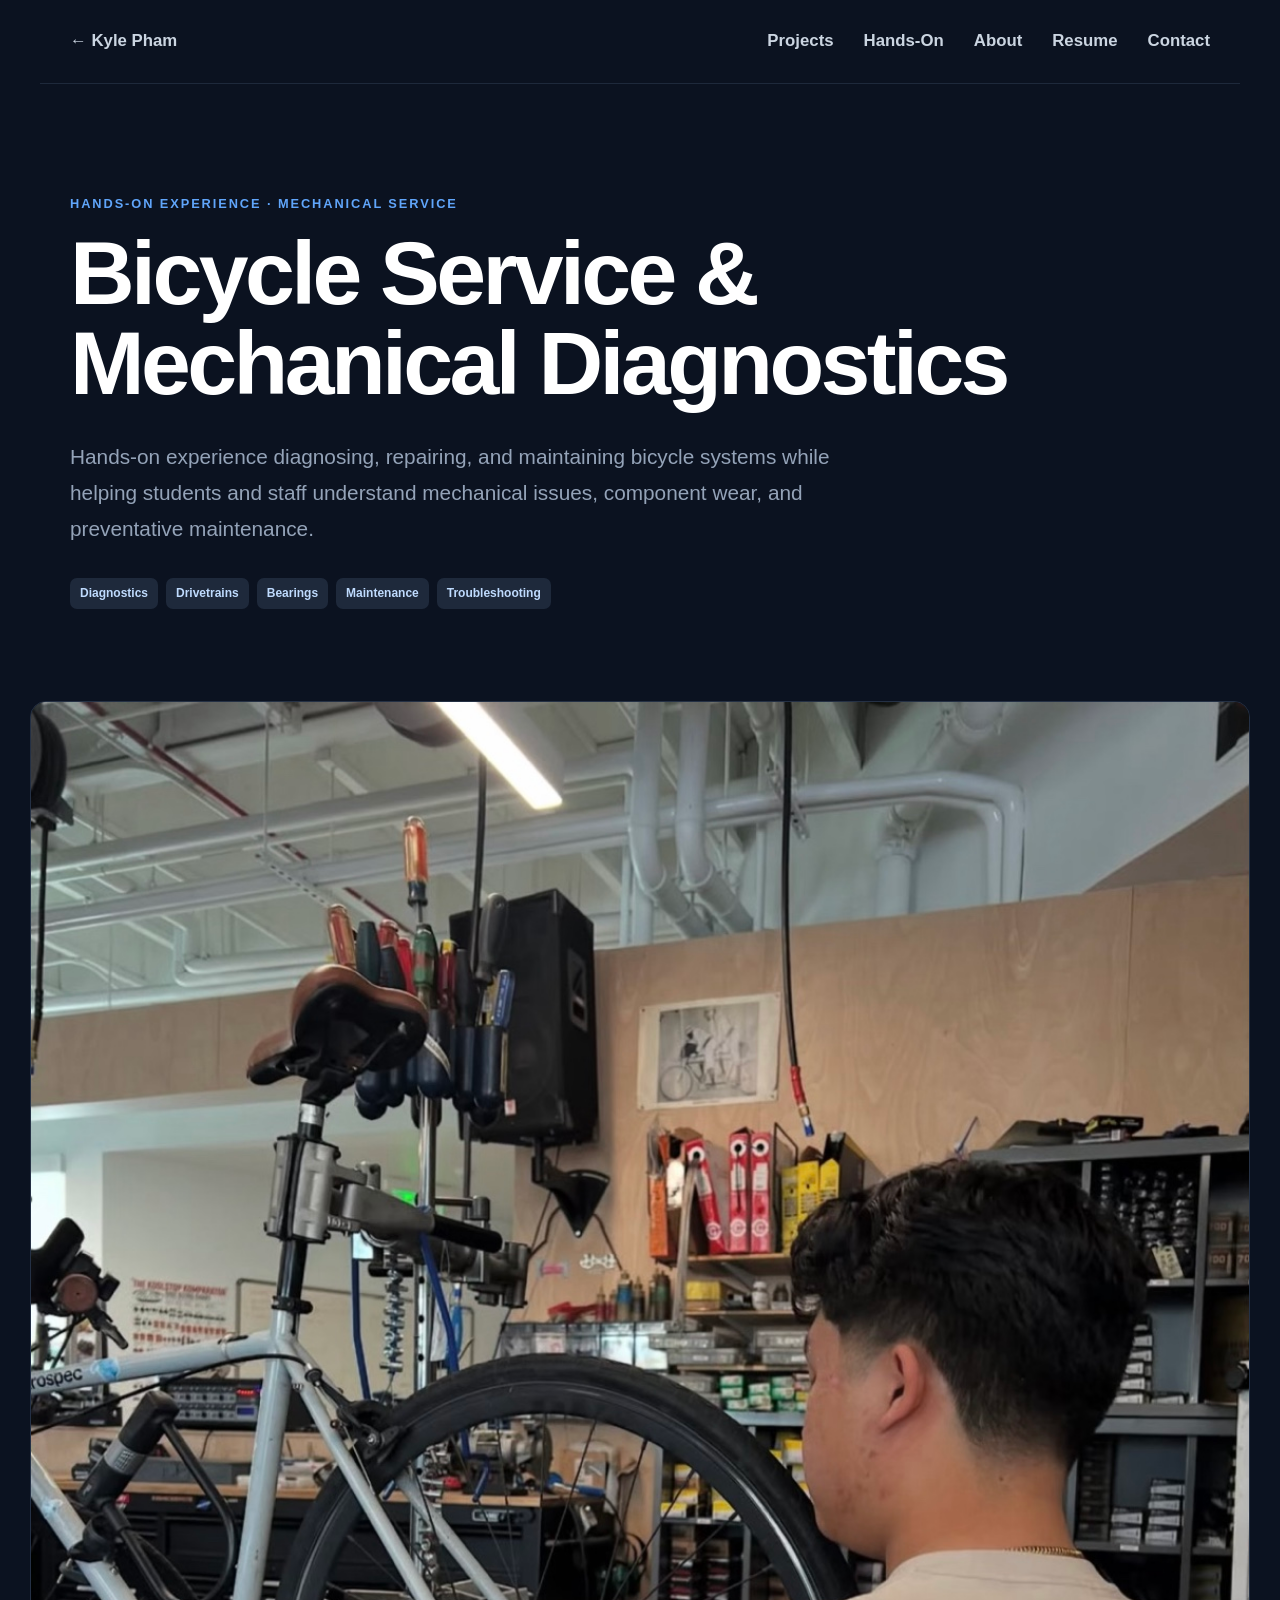
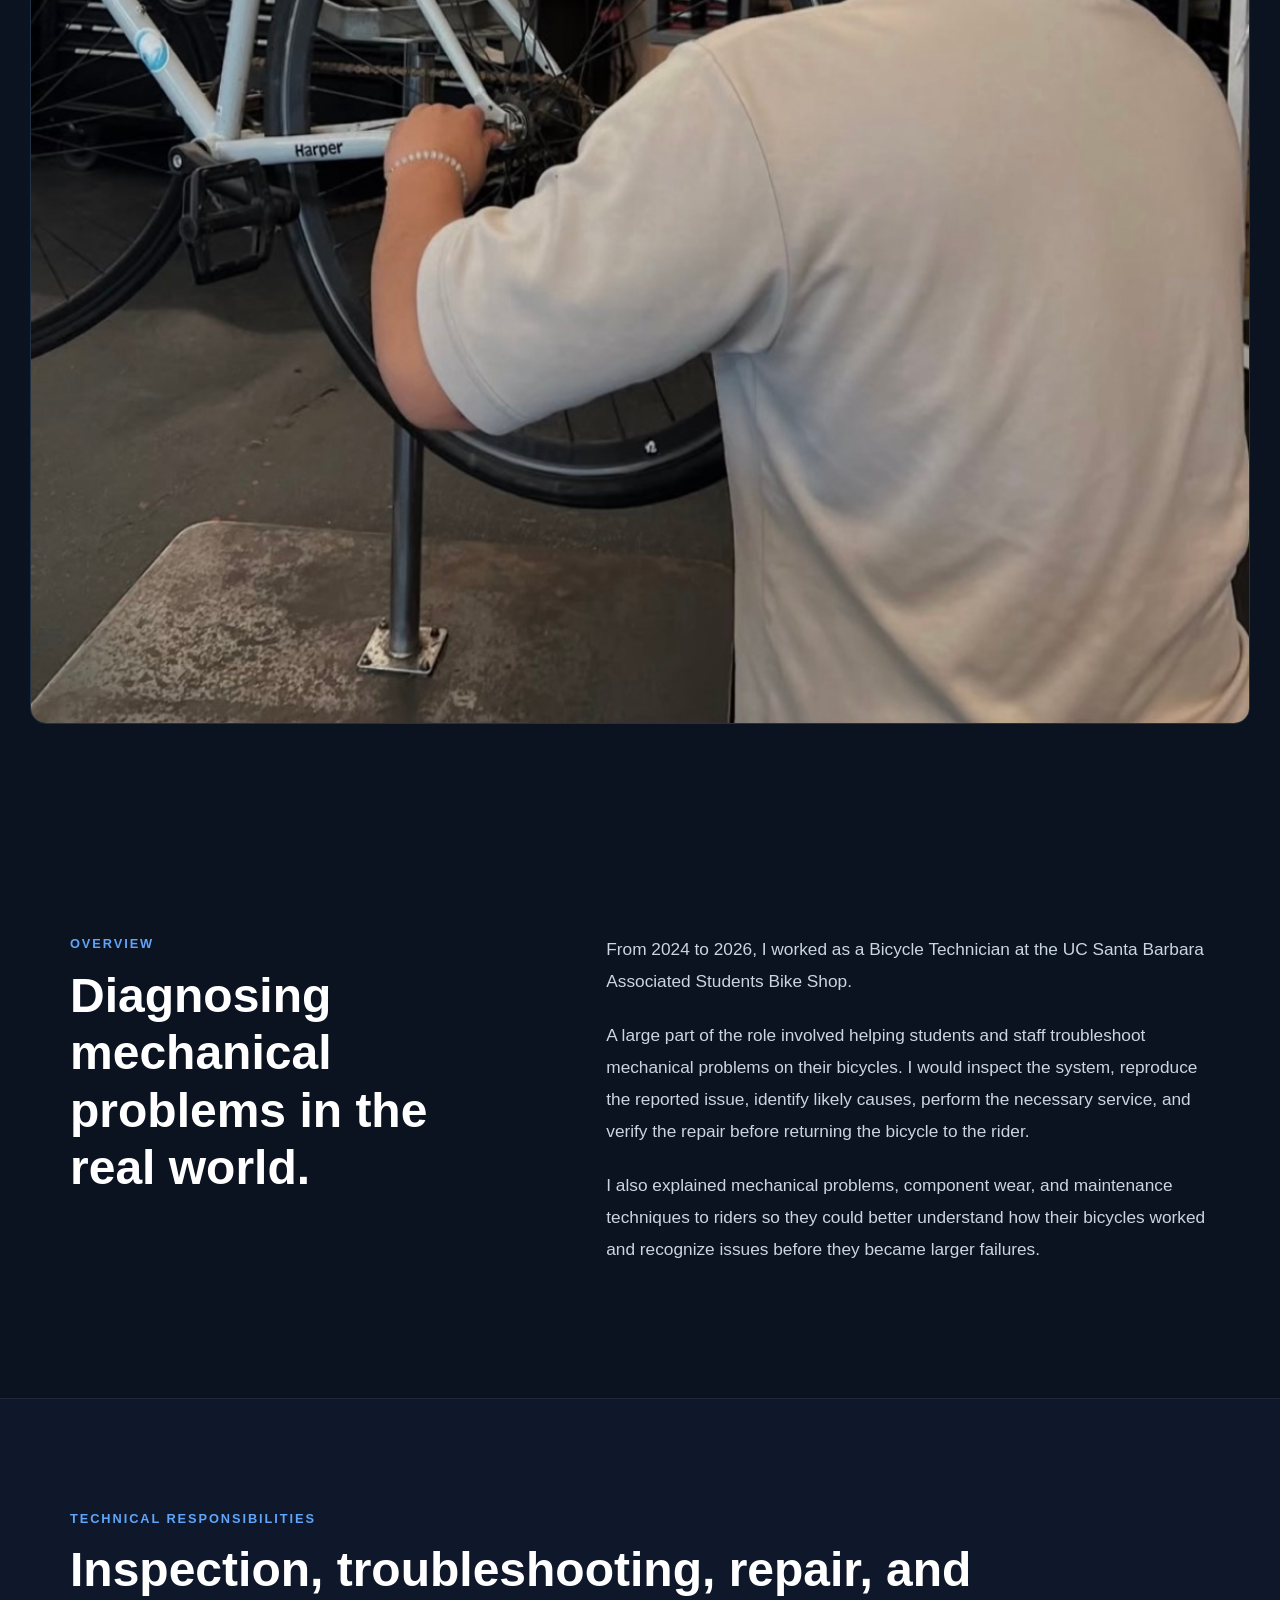
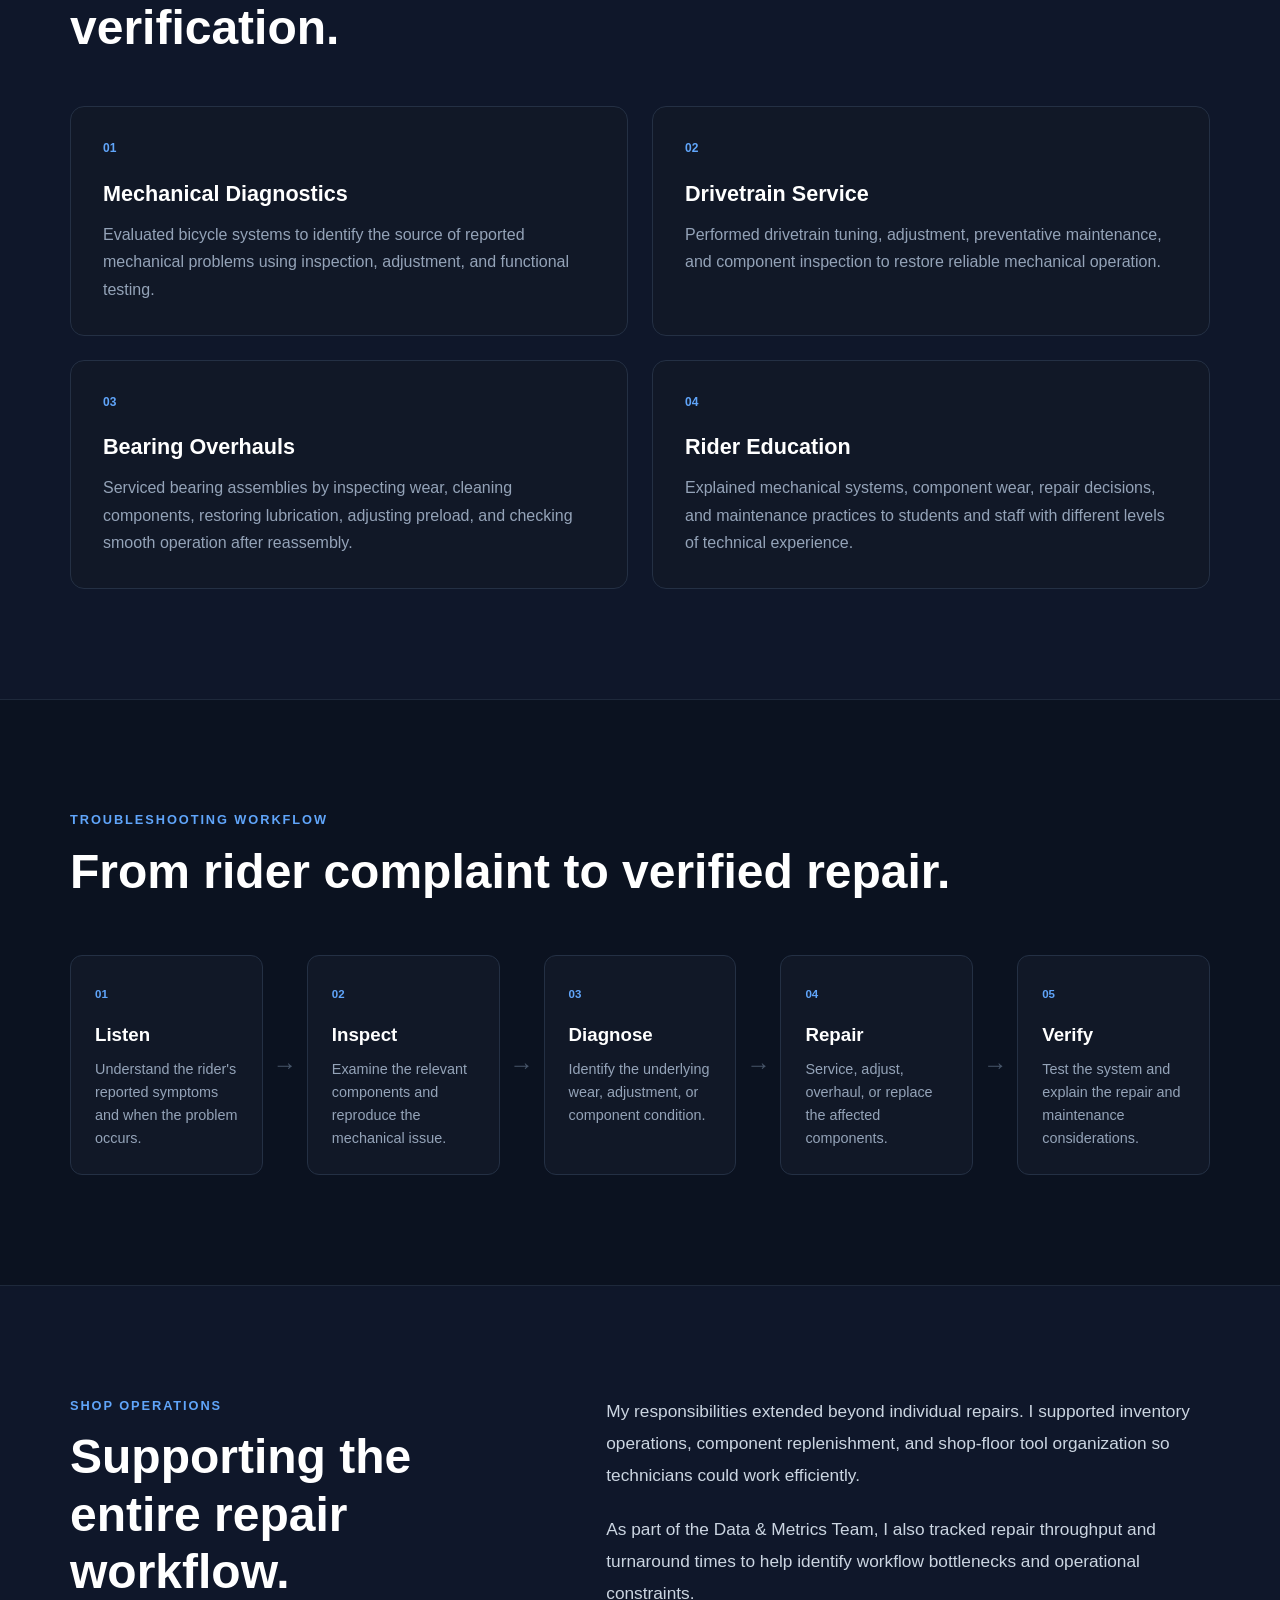
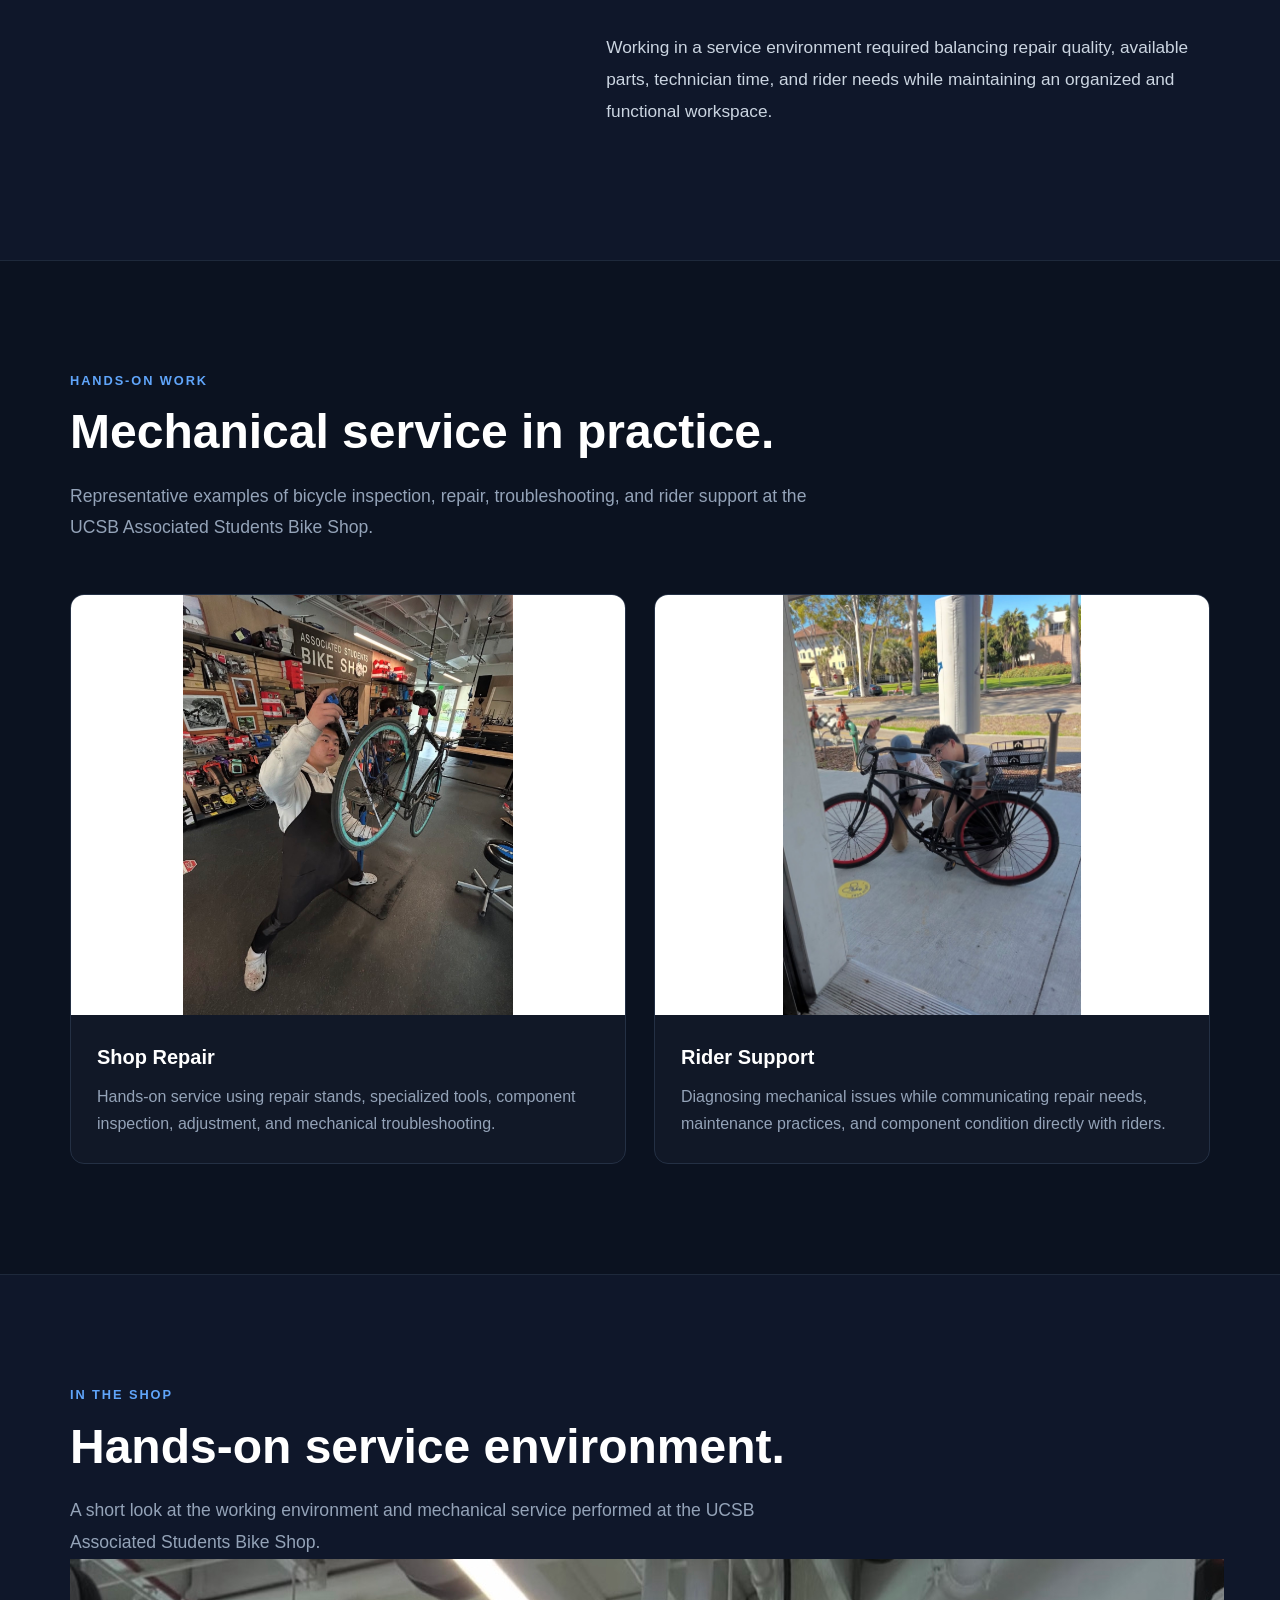
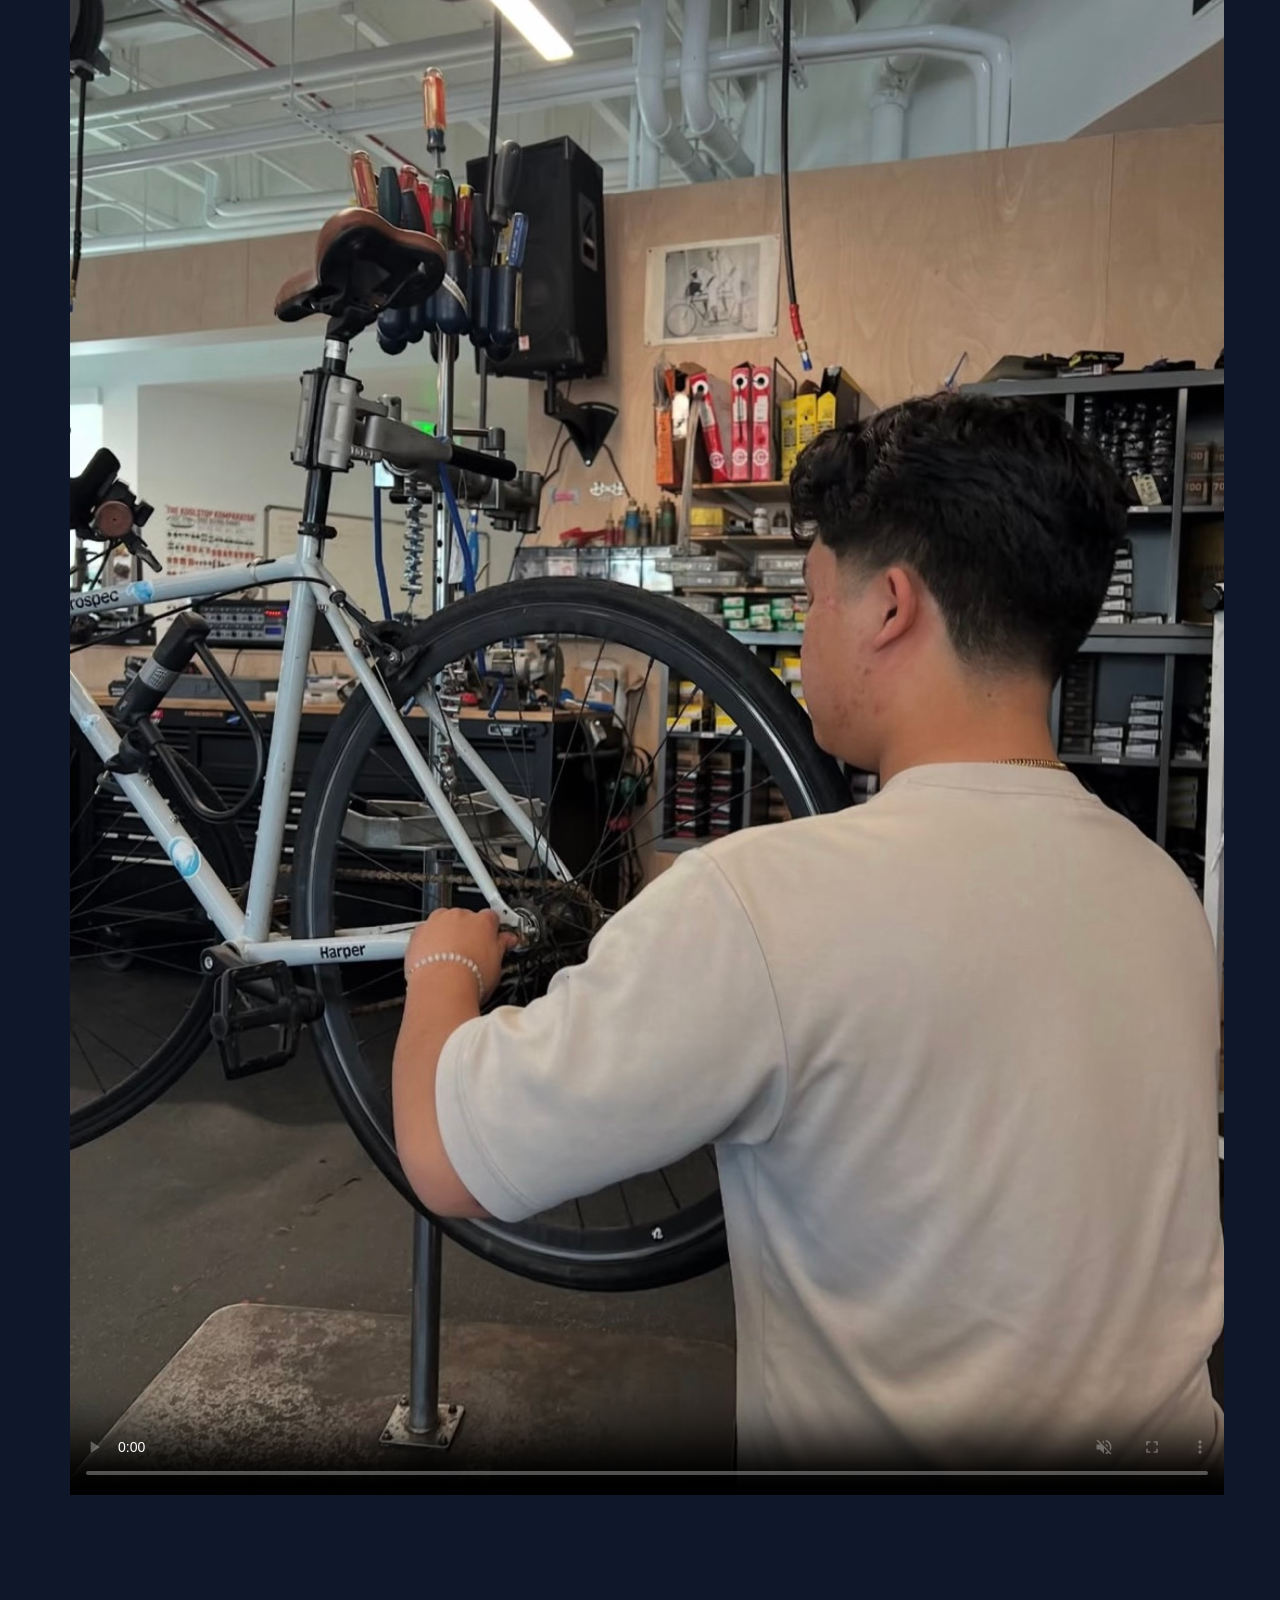
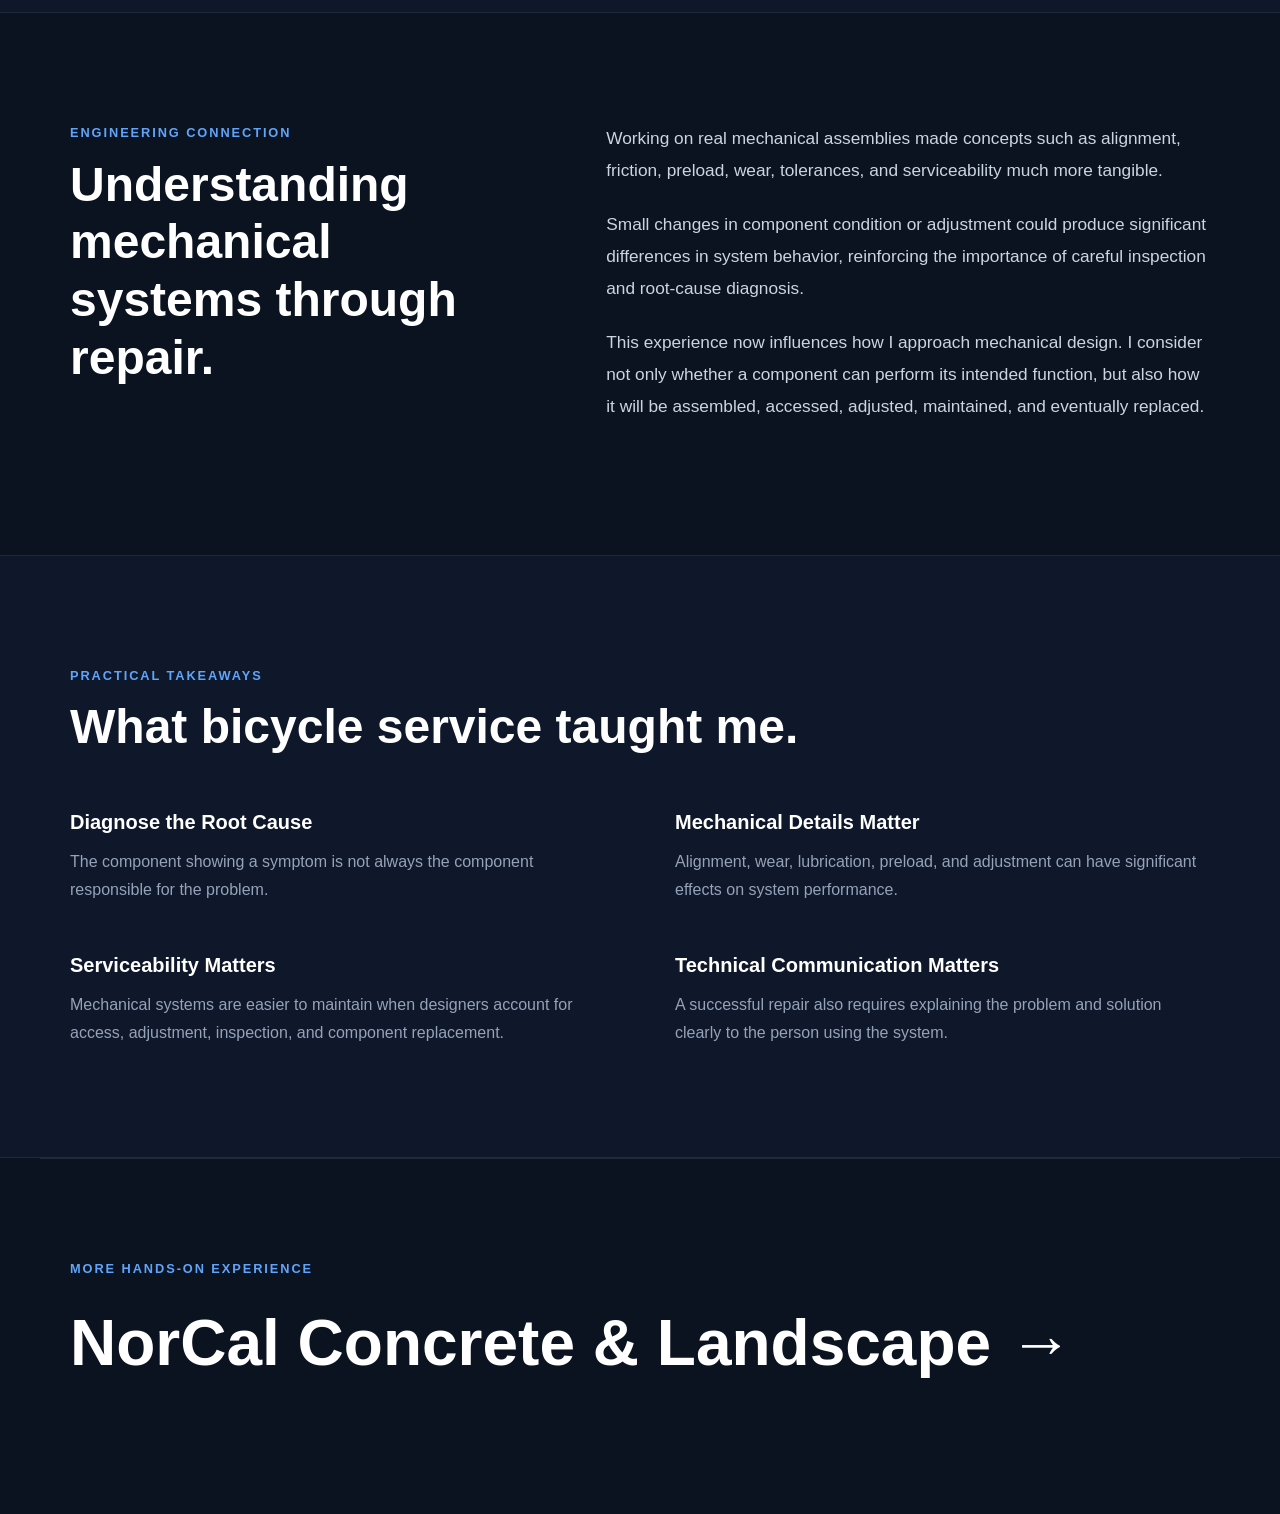
==== projects/bike-shop.html @ 349b84fe "Add bike shop HTML structure This file contains the complete HTML structure for the bike shop projec" ====
<!DOCTYPE html>
<html lang="en">

<head>
  <meta charset="UTF-8">

  <meta
    name="viewport"
    content="width=device-width, initial-scale=1.0"
  >

  <meta
    name="description"
    content="Hands-on bicycle diagnostics, repair, maintenance, and shop operations experience by Kyle Pham at the UCSB Associated Students Bike Shop."
  >

  <title>
    Bicycle Service & Mechanical Diagnostics | Kyle Pham
  </title>

  <link rel="stylesheet" href="../style.css?v=9">
  <link rel="stylesheet" href="../project.css?v=5">
</head>


<body>


  <!-- ========================================
       NAVIGATION
  ========================================= -->

  <nav class="project-nav">

    <a
      href="../index.html"
      class="back-link"
    >
      ← Kyle Pham
    </a>


    <div class="project-nav-links">

      <a href="../index.html#projects">
        Projects
      </a>

      <a href="../index.html#hands-on">
        Hands-On
      </a>

      <a href="../index.html#about">
        About
      </a>

      <a
        href="../assets/docs/Kyle_Pham_Resume.pdf"
        target="_blank"
        rel="noopener noreferrer"
      >
        Resume
      </a>

      <a href="../index.html#contact">
        Contact
      </a>

    </div>

  </nav>



  <!-- ========================================
       HERO
  ========================================= -->

  <section class="project-hero">

    <p class="section-label">
      HANDS-ON EXPERIENCE · MECHANICAL SERVICE
    </p>

    <h1>
      Bicycle Service & Mechanical Diagnostics
    </h1>

    <p class="project-lead">
      Hands-on experience diagnosing, repairing, and maintaining bicycle
      systems while helping students and staff understand mechanical issues,
      component wear, and preventative maintenance.
    </p>


    <div class="tags project-hero-tags">

      <span>Diagnostics</span>

      <span>Drivetrains</span>

      <span>Bearings</span>

      <span>Maintenance</span>

      <span>Troubleshooting</span>

    </div>

  </section>



  <!-- ========================================
       MAIN IMAGE
  ========================================= -->

  <div class="project-wide-image">

    <img
      src="../assets/images/bike-shop-main.jpg"
      alt="Kyle Pham performing bicycle repair at the UCSB Associated Students Bike Shop"
    >

  </div>



  <!-- ========================================
       OVERVIEW
  ========================================= -->

  <section class="project-page-section">

    <div class="project-two-column">


      <div>

        <p class="section-label">
          OVERVIEW
        </p>

        <h2>
          Diagnosing mechanical problems in the real world.
        </h2>

      </div>


      <div class="project-body-text">

        <p>
          From 2024 to 2026, I worked as a Bicycle Technician at the
          UC Santa Barbara Associated Students Bike Shop.
        </p>

        <p>
          A large part of the role involved helping students and staff
          troubleshoot mechanical problems on their bicycles. I would inspect
          the system, reproduce the reported issue, identify likely causes,
          perform the necessary service, and verify the repair before returning
          the bicycle to the rider.
        </p>

        <p>
          I also explained mechanical problems, component wear, and maintenance
          techniques to riders so they could better understand how their
          bicycles worked and recognize issues before they became larger
          failures.
        </p>

      </div>

    </div>

  </section>



  <!-- ========================================
       TECHNICAL RESPONSIBILITIES
  ========================================= -->

  <section class="project-page-section project-section-dark">

    <p class="section-label">
      TECHNICAL RESPONSIBILITIES
    </p>

    <h2>
      Inspection, troubleshooting, repair, and verification.
    </h2>


    <div class="responsibility-grid">


      <div class="responsibility-card">

        <span class="card-number">
          01
        </span>

        <h3>
          Mechanical Diagnostics
        </h3>

        <p>
          Evaluated bicycle systems to identify the source of reported
          mechanical problems using inspection, adjustment, and functional
          testing.
        </p>

      </div>


      <div class="responsibility-card">

        <span class="card-number">
          02
        </span>

        <h3>
          Drivetrain Service
        </h3>

        <p>
          Performed drivetrain tuning, adjustment, preventative maintenance,
          and component inspection to restore reliable mechanical operation.
        </p>

      </div>


      <div class="responsibility-card">

        <span class="card-number">
          03
        </span>

        <h3>
          Bearing Overhauls
        </h3>

        <p>
          Serviced bearing assemblies by inspecting wear, cleaning components,
          restoring lubrication, adjusting preload, and checking smooth
          operation after reassembly.
        </p>

      </div>


      <div class="responsibility-card">

        <span class="card-number">
          04
        </span>

        <h3>
          Rider Education
        </h3>

        <p>
          Explained mechanical systems, component wear, repair decisions,
          and maintenance practices to students and staff with different
          levels of technical experience.
        </p>

      </div>

    </div>

  </section>



  <!-- ========================================
       TROUBLESHOOTING WORKFLOW
  ========================================= -->

  <section class="project-page-section">

    <p class="section-label">
      TROUBLESHOOTING WORKFLOW
    </p>

    <h2>
      From rider complaint to verified repair.
    </h2>


    <div class="workflow">


      <div class="workflow-step">

        <span>
          01
        </span>

        <h3>
          Listen
        </h3>

        <p>
          Understand the rider's reported symptoms and when the problem occurs.
        </p>

      </div>


      <div class="workflow-arrow">
        →
      </div>


      <div class="workflow-step">

        <span>
          02
        </span>

        <h3>
          Inspect
        </h3>

        <p>
          Examine the relevant components and reproduce the mechanical issue.
        </p>

      </div>


      <div class="workflow-arrow">
        →
      </div>


      <div class="workflow-step">

        <span>
          03
        </span>

        <h3>
          Diagnose
        </h3>

        <p>
          Identify the underlying wear, adjustment, or component condition.
        </p>

      </div>


      <div class="workflow-arrow">
        →
      </div>


      <div class="workflow-step">

        <span>
          04
        </span>

        <h3>
          Repair
        </h3>

        <p>
          Service, adjust, overhaul, or replace the affected components.
        </p>

      </div>


      <div class="workflow-arrow">
        →
      </div>


      <div class="workflow-step">

        <span>
          05
        </span>

        <h3>
          Verify
        </h3>

        <p>
          Test the system and explain the repair and maintenance considerations.
        </p>

      </div>


    </div>

  </section>



  <!-- ========================================
       SHOP OPERATIONS
  ========================================= -->

  <section class="project-page-section project-section-dark">

    <div class="project-two-column">


      <div>

        <p class="section-label">
          SHOP OPERATIONS
        </p>

        <h2>
          Supporting the entire repair workflow.
        </h2>

      </div>


      <div class="project-body-text">

        <p>
          My responsibilities extended beyond individual repairs. I supported
          inventory operations, component replenishment, and shop-floor tool
          organization so technicians could work efficiently.
        </p>

        <p>
          As part of the Data & Metrics Team, I also tracked repair throughput
          and turnaround times to help identify workflow bottlenecks and
          operational constraints.
        </p>

        <p>
          Working in a service environment required balancing repair quality,
          available parts, technician time, and rider needs while maintaining
          an organized and functional workspace.
        </p>

      </div>

    </div>

  </section>



  <!-- ========================================
       PHOTO GALLERY
  ========================================= -->

  <section class="project-page-section">

    <p class="section-label">
      HANDS-ON WORK
    </p>

    <h2>
      Mechanical service in practice.
    </h2>

    <p class="project-section-intro">
      Representative examples of bicycle inspection, repair, troubleshooting,
      and rider support at the UCSB Associated Students Bike Shop.
    </p>


    <div class="cad-gallery">


      <div class="cad-gallery-item">

        <img
          src="../assets/images/bike-shop-shop.jpg"
          alt="Bicycle service inside the UCSB Associated Students Bike Shop"
        >

        <div class="cad-gallery-text">

          <h3>
            Shop Repair
          </h3>

          <p>
            Hands-on service using repair stands, specialized tools,
            component inspection, adjustment, and mechanical troubleshooting.
          </p>

        </div>

      </div>


      <div class="cad-gallery-item">

        <img
          src="../assets/images/bike-shop-customer.jpg"
          alt="Helping a rider troubleshoot a bicycle problem"
        >

        <div class="cad-gallery-text">

          <h3>
            Rider Support
          </h3>

          <p>
            Diagnosing mechanical issues while communicating repair needs,
            maintenance practices, and component condition directly with riders.
          </p>

        </div>

      </div>


    </div>

  </section>



  <!-- ========================================
       VIDEO
  ========================================= -->

  <section class="project-page-section project-section-dark">

    <p class="section-label">
      IN THE SHOP
    </p>

    <h2>
      Hands-on service environment.
    </h2>

    <p class="project-section-intro">
      A short look at the working environment and mechanical service
      performed at the UCSB Associated Students Bike Shop.
    </p>


    <div class="project-video">

      <video
        autoplay
        muted
        loop
        playsinline
        controls
        preload="metadata"
        poster="../assets/images/bike-shop-main.jpg"
      >

        <source
          src="../assets/videos/bike-shop-demo.mp4"
          type="video/mp4"
        >

        Your browser does not support HTML5 video.

      </video>

    </div>

  </section>



  <!-- ========================================
       ENGINEERING CONNECTION
  ========================================= -->

  <section class="project-page-section">

    <div class="project-two-column">


      <div>

        <p class="section-label">
          ENGINEERING CONNECTION
        </p>

        <h2>
          Understanding mechanical systems through repair.
        </h2>

      </div>


      <div class="project-body-text">

        <p>
          Working on real mechanical assemblies made concepts such as
          alignment, friction, preload, wear, tolerances, and serviceability
          much more tangible.
        </p>

        <p>
          Small changes in component condition or adjustment could produce
          significant differences in system behavior, reinforcing the
          importance of careful inspection and root-cause diagnosis.
        </p>

        <p>
          This experience now influences how I approach mechanical design.
          I consider not only whether a component can perform its intended
          function, but also how it will be assembled, accessed, adjusted,
          maintained, and eventually replaced.
        </p>

      </div>

    </div>

  </section>



  <!-- ========================================
       TAKEAWAYS
  ========================================= -->

  <section class="project-page-section project-section-dark">

    <p class="section-label">
      PRACTICAL TAKEAWAYS
    </p>

    <h2>
      What bicycle service taught me.
    </h2>


    <div class="takeaway-grid">


      <div>

        <h3>
          Diagnose the Root Cause
        </h3>

        <p>
          The component showing a symptom is not always the component
          responsible for the problem.
        </p>

      </div>


      <div>

        <h3>
          Mechanical Details Matter
        </h3>

        <p>
          Alignment, wear, lubrication, preload, and adjustment can have
          significant effects on system performance.
        </p>

      </div>


      <div>

        <h3>
          Serviceability Matters
        </h3>

        <p>
          Mechanical systems are easier to maintain when designers account
          for access, adjustment, inspection, and component replacement.
        </p>

      </div>


      <div>

        <h3>
          Technical Communication Matters
        </h3>

        <p>
          A successful repair also requires explaining the problem and
          solution clearly to the person using the system.
        </p>

      </div>


    </div>

  </section>



  <!-- ========================================
       NEXT EXPERIENCE
  ========================================= -->

  <section class="next-project">

    <p class="section-label">
      MORE HANDS-ON EXPERIENCE
    </p>

    <a href="norcal-concrete.html">
      NorCal Concrete & Landscape →
    </a>

  </section>


</body>

</html>
---- style.css ----
/* =========================================
   GLOBAL
========================================= */

* {
  margin: 0;
  padding: 0;
  box-sizing: border-box;
}

html {
  scroll-behavior: smooth;
}

body {
  font-family: Arial, Helvetica, sans-serif;
  background: #0b1220;
  color: #e2e8f0;
  line-height: 1.6;
}

a {
  color: inherit;
}


/* =========================================
   HERO
========================================= */

header {
  min-height: 75vh;

  display: flex;
  flex-direction: column;

  justify-content: center;
  align-items: center;

  text-align: center;

  padding: 40px 20px;

  background: linear-gradient(
    180deg,
    #111827 0%,
    #0f172a 100%
  );
}

header h1 {
  font-size: clamp(4rem, 9vw, 7.5rem);
  line-height: 1;

  color: white;

  margin-bottom: 25px;
}

header p {
  font-size: clamp(1rem, 2vw, 1.5rem);

  color: #94a3b8;

  margin-bottom: 35px;
}


/* =========================================
   NAVIGATION
========================================= */

nav {
  display: flex;

  justify-content: center;

  gap: 40px;

  flex-wrap: wrap;
}

nav a {
  color: #e2e8f0;

  text-decoration: none;

  font-weight: 700;

  font-size: 1.05rem;

  transition: color 0.2s ease;
}

nav a:hover {
  color: #60a5fa;
}


/* =========================================
   MAIN / SECTIONS
========================================= */

main {
  width: 100%;
}

.section {
  max-width: 1200px;

  margin: 0 auto;

  padding: 100px 30px;
}

.section-label {
  color: #60a5fa;

  font-size: 0.8rem;

  font-weight: 700;

  letter-spacing: 0.15em;

  margin-bottom: 12px;
}

.section h2 {
  color: white;

  font-size: clamp(2rem, 4vw, 3rem);

  line-height: 1.2;

  margin-bottom: 35px;
}


/* =========================================
   ABOUT
========================================= */

#about {
  max-width: 1200px;

  margin: 0 auto;

  padding: 100px 30px;
}

#about h2 {
  color: white;

  font-size: clamp(2rem, 4vw, 3rem);

  margin-bottom: 25px;
}

#about p {
  max-width: 800px;

  color: #cbd5e1;

  font-size: 1.15rem;

  line-height: 1.8;
}


/* =========================================
   PROJECT GRID
========================================= */

.project-grid {
  display: grid;

  grid-template-columns: repeat(2, minmax(0, 1fr));

  gap: 32px;

  margin-top: 45px;
}


/* =========================================
   PROJECT CARD
========================================= */

.project-card {
  display: block;

  overflow: hidden;

  background: #111827;

  border: 1px solid #243044;

  border-radius: 18px;

  text-decoration: none;

  transition:
    transform 0.25s ease,
    border-color 0.25s ease,
    box-shadow 0.25s ease;
}

.project-card:hover {
  transform: translateY(-6px);

  border-color: #60a5fa;

  box-shadow: 0 20px 50px rgba(0, 0, 0, 0.35);
}


/* =========================================
   PROJECT IMAGE
========================================= */

.project-image {
  width: 100%;

  height: 330px;

  background: white;

  overflow: hidden;
}

.project-image img {
  width: 100%;

  height: 100%;

  object-fit: contain;

  display: block;

  transition: transform 0.35s ease;
}

.project-card:hover .project-image img {
  transform: scale(1.025);
}


/* =========================================
   PROJECT CONTENT
========================================= */

.project-content {
  padding: 28px;
}

.project-type {
  color: #60a5fa;

  font-size: 0.72rem;

  font-weight: 700;

  letter-spacing: 0.12em;

  margin-bottom: 10px;
}

.project-content h3 {
  color: white;

  font-size: 1.55rem;

  line-height: 1.3;

  margin-bottom: 12px;
}

.project-content > p:not(.project-type):not(.view-project) {
  color: #cbd5e1;

  line-height: 1.7;

  margin-bottom: 20px;
}


/* =========================================
   PROJECT TAGS
========================================= */

.tags {
  display: flex;

  flex-wrap: wrap;

  gap: 8px;

  margin-bottom: 22px;
}

.tags span {
  display: inline-block;

  padding: 6px 10px;

  background: #1e293b;

  border-radius: 7px;

  color: #bfdbfe;

  font-size: 0.75rem;

  font-weight: 600;
}


/* =========================================
   VIEW PROJECT
========================================= */

.view-project {
  color: #60a5fa;

  font-weight: 700;

  margin-bottom: 0;
}


/* =========================================
   CONTACT
========================================= */

#contact {
  max-width: 1200px;

  margin: 0 auto;

  padding: 80px 30px 130px;
}

#contact h2 {
  color: white;

  font-size: 2.5rem;

  margin-bottom: 20px;
}

#contact a {
  color: #60a5fa;

  text-decoration: none;

  font-size: 1.1rem;

  font-weight: 700;
}

#contact a:hover {
  text-decoration: underline;
}


/* =========================================
   MOBILE
========================================= */

@media (max-width: 800px) {

  .project-grid {
    grid-template-columns: 1fr;
  }

  .project-image {
    height: 280px;
  }

  .section {
    padding: 80px 22px;
  }

  #about {
    padding: 80px 22px;
  }

  #contact {
    padding: 70px 22px 100px;
  }

}


@media (max-width: 500px) {

  header {
    min-height: 70vh;
  }

  nav {
    gap: 22px;
  }

  .project-content {
    padding: 22px;
  }
}

/* =========================================
   PROJECT PAGE NAVIGATION
========================================= */

.project-nav {
  max-width: 1200px;

  margin: 0 auto;

  padding: 28px 30px;

  display: flex;

  justify-content: space-between;
  align-items: center;

  border-bottom: 1px solid #1e293b;
}

.project-nav a {
  text-decoration: none;

  color: #cbd5e1;

  font-weight: 600;

  transition: color 0.2s ease;
}

.project-nav a:hover {
  color: #60a5fa;
}

.back-link {
  font-size: 1.05rem;
}

.project-nav-links {
  display: flex;
  gap: 30px;
}


/* =========================================
   PROJECT HERO
========================================= */

.project-hero {
  max-width: 1200px;

  margin: 0 auto;

  padding: 110px 30px 70px;
}

.project-hero h1 {
  color: white;

  font-size: clamp(3.5rem, 8vw, 6.5rem);

  line-height: 1;

  letter-spacing: -0.04em;

  margin-bottom: 30px;
}

.project-lead {
  max-width: 800px;

  color: #94a3b8;

  font-size: clamp(1.1rem, 2vw, 1.4rem);

  line-height: 1.7;
}

.project-hero-tags {
  margin-top: 30px;
}


/* =========================================
   WIDE PROJECT IMAGE
========================================= */

.project-wide-image {
  max-width: 1400px;

  margin: 0 auto;

  padding: 0 30px 90px;
}

.project-wide-image img {
  width: 100%;

  display: block;

  border-radius: 16px;

  border: 1px solid #243044;
}


/* =========================================
   PROJECT PAGE SECTION
========================================= */

.project-page-section {
  max-width: 1200px;

  margin: 0 auto;

  padding: 100px 30px;
}

.project-page-section h2 {
  color: white;

  font-size: clamp(2rem, 4vw, 3.2rem);

  line-height: 1.2;
}

.project-section-dark {
  max-width: none;

  padding-left: max(30px, calc((100vw - 1140px) / 2));
  padding-right: max(30px, calc((100vw - 1140px) / 2));

  background: #0f172a;

  border-top: 1px solid #1e293b;
  border-bottom: 1px solid #1e293b;
}


/* =========================================
   TWO COLUMN CONTENT
========================================= */

.project-two-column {
  display: grid;

  grid-template-columns: 0.85fr 1.15fr;

  gap: 90px;

  align-items: start;
}

.project-body-text p {
  color: #cbd5e1;

  font-size: 1.08rem;

  line-height: 1.85;

  margin-bottom: 22px;
}


/* =========================================
   RESPONSIBILITY GRID
========================================= */

.responsibility-grid {
  display: grid;

  grid-template-columns: repeat(2, 1fr);

  gap: 22px;

  margin-top: 50px;
}

.responsibility-card {
  padding: 30px;

  background: #111827;

  border: 1px solid #243044;

  border-radius: 14px;
}

.card-number {
  display: block;

  color: #60a5fa;

  font-size: 0.75rem;

  font-weight: 700;

  margin-bottom: 20px;
}

.responsibility-card h3 {
  color: white;

  font-size: 1.3rem;

  margin-bottom: 10px;
}

.responsibility-card p {
  color: #94a3b8;

  line-height: 1.7;
}


/* =========================================
   WORKFLOW
========================================= */

.workflow {
  display: flex;

  align-items: stretch;

  margin-top: 55px;
}

.workflow-step {
  flex: 1;

  padding: 24px;

  background: #111827;

  border: 1px solid #243044;

  border-radius: 12px;
}

.workflow-step span {
  color: #60a5fa;

  font-size: 0.72rem;

  font-weight: 700;
}

.workflow-step h3 {
  color: white;

  margin: 14px 0 8px;
}

.workflow-step p {
  color: #94a3b8;

  font-size: 0.9rem;

  line-height: 1.6;
}

.workflow-arrow {
  display: flex;

  align-items: center;

  padding: 0 10px;

  color: #475569;

  font-size: 1.5rem;
}


/* =========================================
   RESEARCH RESULT
========================================= */

.project-section-intro {
  max-width: 760px;

  color: #94a3b8;

  font-size: 1.1rem;

  line-height: 1.8;
}

.research-result {
  margin-top: 45px;
}

.research-result img {
  width: 100%;

  border-radius: 14px;

  border: 1px solid #243044;

  display: block;
}


/* =========================================
   TAKEAWAYS
========================================= */

.takeaway-grid {
  display: grid;

  grid-template-columns: repeat(2, 1fr);

  gap: 40px 70px;

  margin-top: 50px;
}

.takeaway-grid h3 {
  color: white;

  font-size: 1.2rem;

  margin-bottom: 10px;
}

.takeaway-grid p {
  color: #94a3b8;

  line-height: 1.7;
}


/* =========================================
   NEXT PROJECT
========================================= */

.next-project {
  max-width: 1200px;

  margin: 0 auto;

  padding: 100px 30px 120px;

  border-top: 1px solid #1e293b;
}

.next-project a {
  color: white;

  text-decoration: none;

  font-size: clamp(2rem, 5vw, 4rem);

  font-weight: 700;

  transition: color 0.2s ease;
}

.next-project a:hover {
  color: #60a5fa;
}


/* =========================================
   PROJECT PAGE MOBILE
========================================= */

@media (max-width: 850px) {

  .project-two-column {
    grid-template-columns: 1fr;

    gap: 35px;
  }

  .responsibility-grid {
    grid-template-columns: 1fr;
  }

  .workflow {
    flex-direction: column;
  }

  .workflow-arrow {
    justify-content: center;

    padding: 10px;

    transform: rotate(90deg);
  }

  .takeaway-grid {
    grid-template-columns: 1fr;
  }

}


@media (max-width: 600px) {

  .project-nav-links {
    display: none;
  }

  .project-hero {
    padding-top: 75px;
  }

  .project-page-section {
    padding: 75px 22px;
  }

  .project-section-dark {
    padding-left: 22px;
    padding-right: 22px;
  }

  .project-wide-image {
    padding-left: 15px;
    padding-right: 15px;
  }
}

/* =========================================
   ABOUT SECTION
========================================= */

.about-grid {
  display: grid;

  grid-template-columns: 320px 1fr;

  gap: 70px;

  align-items: center;
}

.about-photo img {
  width: 100%;
  aspect-ratio: 1 / 1;

  object-fit: cover;

  border-radius: 18px;

  border: 1px solid #243044;
}

.about-content p {
  max-width: 750px;

  color: #cbd5e1;

  font-size: 1.1rem;

  line-height: 1.8;

  margin-bottom: 20px;
}


/* =========================================
   CONTACT SECTION
========================================= */

.contact-intro {
  max-width: 650px;

  color: #94a3b8;

  font-size: 1.05rem;

  line-height: 1.7;

  margin-bottom: 35px;
}

.contact-links {
  display: grid;

  grid-template-columns: repeat(4, 1fr);

  gap: 18px;
}

.contact-links a {
  display: flex;

  flex-direction: column;

  padding: 24px;

  background: #111827;

  border: 1px solid #243044;

  border-radius: 12px;

  text-decoration: none;

  color: #60a5fa;

  font-weight: 700;

  transition:
    transform 0.2s ease,
    border-color 0.2s ease;
}

.contact-links a:hover {
  transform: translateY(-3px);

  border-color: #60a5fa;

  text-decoration: none;
}

.contact-links span {
  margin-top: 6px;

  color: #cbd5e1;

  font-size: 0.9rem;

  font-weight: 400;
}


@media (max-width: 800px) {

  .about-grid {
    grid-template-columns: 1fr;

    gap: 35px;
  }

  .about-photo {
    max-width: 320px;
  }

  .contact-links {
    grid-template-columns: 1fr;
  }
}

/* =========================================
   FINAL SIZE / LAYOUT OVERRIDES
========================================= */

/* Keep main homepage content from feeling too wide */
#projects,
#about,
#contact {
  max-width: 1100px;
  margin-left: auto;
  margin-right: auto;
}


/* -----------------------------------------
   PROJECTS
----------------------------------------- */

.project-grid {
  grid-template-columns: repeat(2, minmax(0, 1fr));
  gap: 26px;
}

.project-image {
  height: 250px;
}

.project-image img {
  width: 100%;
  height: 100%;
  object-fit: contain;
}

.project-content {
  padding: 24px;
}

.project-content h3 {
  font-size: 1.35rem;
}


/* -----------------------------------------
   ABOUT
----------------------------------------- */

#about {
  padding-top: 90px;
  padding-bottom: 90px;
}

.about-grid {
  display: grid;
  grid-template-columns: 240px 1fr;
  gap: 55px;
  align-items: center;
}

.about-photo {
  width: 240px;
}

.about-photo img {
  display: block;

  width: 240px;
  height: 240px;

  object-fit: cover;

  border-radius: 16px;

  border: 1px solid #243044;
}


/* -----------------------------------------
   CONTACT
----------------------------------------- */

.contact-links {
  grid-template-columns: repeat(3, minmax(0, 1fr));
  gap: 16px;
}

.contact-links a {
  padding: 20px;
}


/* -----------------------------------------
   TABLET
----------------------------------------- */

@media (max-width: 850px) {

  .project-grid {
    grid-template-columns: 1fr;
  }

  .project-image {
    height: 280px;
  }

  .about-grid {
    grid-template-columns: 200px 1fr;
    gap: 35px;
  }

  .about-photo,
  .about-photo img {
    width: 200px;
    height: 200px;
  }

  .contact-links {
    grid-template-columns: 1fr;
  }

}


/* -----------------------------------------
   MOBILE
----------------------------------------- */

@media (max-width: 600px) {

  .about-grid {
    grid-template-columns: 1fr;
  }

  .about-photo {
    width: 180px;
  }

  .about-photo img {
    width: 180px;
    height: 180px;
  }

  .project-image {
    height: 220px;
  }

}

/* =========================================
   HANDS-ON EXPERIENCE
========================================= */

.experience-intro {
  max-width: 720px;

  color: #94a3b8;

  font-size: 1.05rem;
  line-height: 1.75;

  margin-bottom: 40px;
}


.experience-grid {
  display: grid;

  grid-template-columns: repeat(2, minmax(0, 1fr));

  gap: 26px;
}


.experience-card {
  display: block;

  overflow: hidden;

  background: #111827;

  border: 1px solid #243044;
  border-radius: 18px;

  text-decoration: none;

  transition:
    transform 0.25s ease,
    border-color 0.25s ease,
    box-shadow 0.25s ease;
}


a.experience-card:hover {
  transform: translateY(-6px);

  border-color: #60a5fa;

  box-shadow: 0 20px 50px rgba(0, 0, 0, 0.35);
}


.experience-image {
  width: 100%;
  height: 250px;

  overflow: hidden;

  background: #0f172a;
}


.experience-image img {
  display: block;

  width: 100%;
  height: 100%;

  object-fit: cover;

  transition: transform 0.35s ease;
}


a.experience-card:hover .experience-image img {
  transform: scale(1.025);
}


.experience-placeholder {
  height: 250px;

  display: flex;
  align-items: center;
  justify-content: center;

  background:
    linear-gradient(
      135deg,
      #111827,
      #1e293b
    );

  color: #60a5fa;

  font-size: 0.8rem;
  font-weight: 700;

  letter-spacing: 0.15em;
}


.experience-content {
  padding: 24px;
}


.experience-content h3 {
  color: white;

  font-size: 1.35rem;
  line-height: 1.3;

  margin-bottom: 12px;
}


.experience-content > p:not(.project-type):not(.view-project):not(.experience-coming) {
  color: #cbd5e1;

  line-height: 1.7;

  margin-bottom: 20px;
}


.experience-coming {
  color: #64748b;

  font-size: 0.9rem;
  font-weight: 600;

  margin-top: 4px;
}


/* =========================================
   HANDS-ON RESPONSIVE
========================================= */

@media (max-width: 850px) {

  .experience-grid {
    grid-template-columns: 1fr;
  }

  .experience-image,
  .experience-placeholder {
    height: 280px;
  }

}


@media (max-width: 600px) {

  .experience-image,
  .experience-placeholder {
    height: 220px;
  }

}
---- project.css ----
/* =========================================
   PROJECT PAGE NAV
========================================= */

.project-nav {
  max-width: 1200px;
  margin: 0 auto;
  padding: 28px 30px;

  display: flex;
  justify-content: space-between;
  align-items: center;

  border-bottom: 1px solid #1e293b;
}

.project-nav a {
  color: #cbd5e1;
  text-decoration: none;
  font-weight: 600;

  transition: color 0.2s ease;
}

.project-nav a:hover {
  color: #60a5fa;
}

.project-nav-links {
  display: flex;
  gap: 30px;
}


/* =========================================
   PROJECT HERO
========================================= */

.project-hero {
  max-width: 1200px;
  margin: 0 auto;

  padding: 110px 30px 70px;
}

.project-hero h1 {
  color: white;

  font-size: clamp(3.5rem, 7vw, 6.5rem);
  line-height: 1;

  letter-spacing: -0.04em;

  margin: 15px 0 30px;
}

.project-lead {
  max-width: 800px;

  color: #94a3b8;

  font-size: 1.3rem;
  line-height: 1.75;
}

.project-hero-tags {
  margin-top: 30px;
}


/* =========================================
   MAIN PROJECT IMAGE
========================================= */

.project-wide-image {
  max-width: 1300px;

  margin: 0 auto;

  padding: 0 30px 100px;
}

.project-wide-image img {
  display: block;

  width: 100%;

  border: 1px solid #243044;
  border-radius: 16px;
}


/* =========================================
   STANDARD PROJECT SECTION
========================================= */

.project-page-section {
  max-width: 1200px;

  margin: 0 auto;

  padding: 110px 30px;
}

.project-page-section h2 {
  color: white;

  font-size: clamp(2rem, 4vw, 3rem);
  line-height: 1.2;

  margin-top: 12px;
}

.project-section-dark {
  max-width: none;

  padding-left: max(30px, calc((100vw - 1140px) / 2));
  padding-right: max(30px, calc((100vw - 1140px) / 2));

  background: #0f172a;

  border-top: 1px solid #1e293b;
  border-bottom: 1px solid #1e293b;
}


/* =========================================
   TWO COLUMN SECTIONS
========================================= */

.project-two-column {
  display: grid;

  grid-template-columns: 0.85fr 1.15fr;

  gap: 90px;

  align-items: start;
}

.project-body-text p {
  color: #cbd5e1;

  font-size: 1.08rem;
  line-height: 1.85;

  margin-bottom: 22px;
}


/* =========================================
   MY ROLE CARDS
========================================= */

.responsibility-grid {
  display: grid;

  grid-template-columns: repeat(2, 1fr);

  gap: 24px;

  margin-top: 50px;
}

.responsibility-card {
  padding: 32px;

  background: #111827;

  border: 1px solid #243044;
  border-radius: 14px;
}

.card-number {
  display: block;

  color: #60a5fa;

  font-size: 0.75rem;
  font-weight: 700;

  margin-bottom: 18px;
}

.responsibility-card h3 {
  color: white;

  font-size: 1.35rem;

  margin-bottom: 10px;
}

.responsibility-card p {
  color: #94a3b8;

  line-height: 1.7;
}


/* =========================================
   SIMULATION WORKFLOW
========================================= */

.workflow {
  display: grid;

  grid-template-columns:
    1fr auto
    1fr auto
    1fr auto
    1fr auto
    1fr;

  align-items: stretch;

  margin-top: 55px;
}

.workflow-step {
  padding: 24px;

  background: #111827;

  border: 1px solid #243044;
  border-radius: 12px;
}

.workflow-step span {
  color: #60a5fa;

  font-size: 0.72rem;
  font-weight: 700;
}

.workflow-step h3 {
  color: white;

  margin: 14px 0 8px;
}

.workflow-step p {
  color: #94a3b8;

  font-size: 0.9rem;
  line-height: 1.6;
}

.workflow-arrow {
  display: flex;

  align-items: center;

  padding: 0 10px;

  color: #475569;

  font-size: 1.5rem;
}


/* =========================================
   PARAMETRIC RESULTS
========================================= */

.project-section-intro {
  max-width: 760px;

  color: #94a3b8;

  font-size: 1.1rem;
  line-height: 1.8;

  margin-top: 20px;
}

.research-result {
  margin-top: 45px;
}

.research-result img {
  display: block;

  width: 100%;

  border: 1px solid #243044;
  border-radius: 14px;
}


/* =========================================
   TAKEAWAYS
========================================= */

.takeaway-grid {
  display: grid;

  grid-template-columns: repeat(2, 1fr);

  gap: 45px 70px;

  margin-top: 50px;
}

.takeaway-grid h3 {
  color: white;

  font-size: 1.25rem;

  margin-bottom: 10px;
}

.takeaway-grid p {
  color: #94a3b8;

  line-height: 1.75;
}


/* =========================================
   NEXT PROJECT
========================================= */

.next-project {
  max-width: 1200px;

  margin: 0 auto;

  padding: 100px 30px 120px;

  border-top: 1px solid #1e293b;
}

.next-project a {
  color: white;

  text-decoration: none;

  font-size: clamp(2rem, 5vw, 4rem);

  font-weight: 700;

  transition: color 0.2s ease;
}

.next-project a:hover {
  color: #60a5fa;
}


/* =========================================
   RESPONSIVE
========================================= */

@media (max-width: 900px) {

  .project-two-column {
    grid-template-columns: 1fr;
    gap: 35px;
  }

  .responsibility-grid {
    grid-template-columns: 1fr;
  }

  .workflow {
    display: flex;
    flex-direction: column;
  }

  .workflow-arrow {
    justify-content: center;

    padding: 10px;

    transform: rotate(90deg);
  }

  .takeaway-grid {
    grid-template-columns: 1fr;
  }
}


@media (max-width: 600px) {

  .project-nav-links {
    display: none;
  }

  .project-hero {
    padding: 75px 22px 55px;
  }

  .project-page-section {
    padding: 75px 22px;
  }

  .project-section-dark {
    padding-left: 22px;
    padding-right: 22px;
  }

  .project-wide-image {
    padding-left: 15px;
    padding-right: 15px;
    padding-bottom: 70px;
  }
}

/* =========================================
   CAD GALLERY
========================================= */

.cad-gallery {
  display: grid;

  grid-template-columns: repeat(2, 1fr);

  gap: 28px;

  margin-top: 50px;
}

.cad-gallery-item {
  overflow: hidden;

  background: #111827;

  border: 1px solid #243044;
  border-radius: 14px;
}

.cad-gallery-item img {
  width: 100%;
  height: 420px;

  object-fit: contain;

  display: block;

  background: white;
}

.cad-gallery-text {
  padding: 26px;
}

.cad-gallery-text h3 {
  color: white;

  font-size: 1.25rem;

  margin-bottom: 10px;
}

.cad-gallery-text p {
  color: #94a3b8;

  line-height: 1.7;
}


/* =========================================
   DOCUMENTATION NOTE
========================================= */

.documentation-note {
  margin-top: 45px;

  padding: 32px;

  display: flex;

  justify-content: space-between;
  align-items: center;

  gap: 30px;

  background: #111827;

  border: 1px solid #243044;
  border-radius: 14px;
}

.documentation-note h3 {
  color: white;

  margin-bottom: 8px;
}

.documentation-note p {
  color: #94a3b8;

  line-height: 1.7;
}

.documentation-note span {
  color: #60a5fa;

  font-weight: 700;

  white-space: nowrap;
}


@media (max-width: 800px) {

  .cad-gallery {
    grid-template-columns: 1fr;
  }

  .cad-gallery-item img {
    height: 320px;
  }

  .documentation-note {
    flex-direction: column;
    align-items: flex-start;
  }

  .documentation-note span {
    white-space: normal;
  }
}

/* =========================================
   FLOW TEE FEATURE SECTION
========================================= */

.flow-feature-grid {
  display: grid;

  grid-template-columns: 1.05fr 0.95fr;

  gap: 55px;

  align-items: center;

  margin-top: 50px;
}

.flow-feature-visual {
  overflow: hidden;

  border: 1px solid #243044;
  border-radius: 14px;

  background: white;
}

.flow-feature-visual img {
  display: block;

  width: 100%;
  height: 520px;

  object-fit: contain;
}

.flow-feature-list {
  display: flex;

  flex-direction: column;

  gap: 25px;
}

.flow-feature {
  display: grid;

  grid-template-columns: 45px 1fr;

  gap: 18px;
}

.flow-feature > span {
  color: #60a5fa;

  font-size: 0.75rem;

  font-weight: 700;

  padding-top: 5px;
}

.flow-feature h3 {
  color: white;

  font-size: 1.2rem;

  margin-bottom: 6px;
}

.flow-feature p {
  color: #94a3b8;

  line-height: 1.7;
}


/* =========================================
   INTERFACE GRID
========================================= */

.interface-grid {
  display: grid;

  grid-template-columns: repeat(3, 1fr);

  gap: 22px;

  margin-top: 50px;
}

.interface-card {
  padding: 30px;

  background: #111827;

  border: 1px solid #243044;

  border-radius: 14px;
}

.interface-label {
  color: #60a5fa;

  font-size: 0.72rem;

  font-weight: 700;

  letter-spacing: 0.12em;

  margin-bottom: 15px;
}

.interface-card h3 {
  color: white;

  font-size: 1.3rem;

  margin-bottom: 10px;
}

.interface-card p {
  color: #94a3b8;

  line-height: 1.7;
}


@media (max-width: 900px) {

  .flow-feature-grid {
    grid-template-columns: 1fr;
  }

  .flow-feature-visual img {
    height: 380px;
  }

  .interface-grid {
    grid-template-columns: 1fr;
  }

}
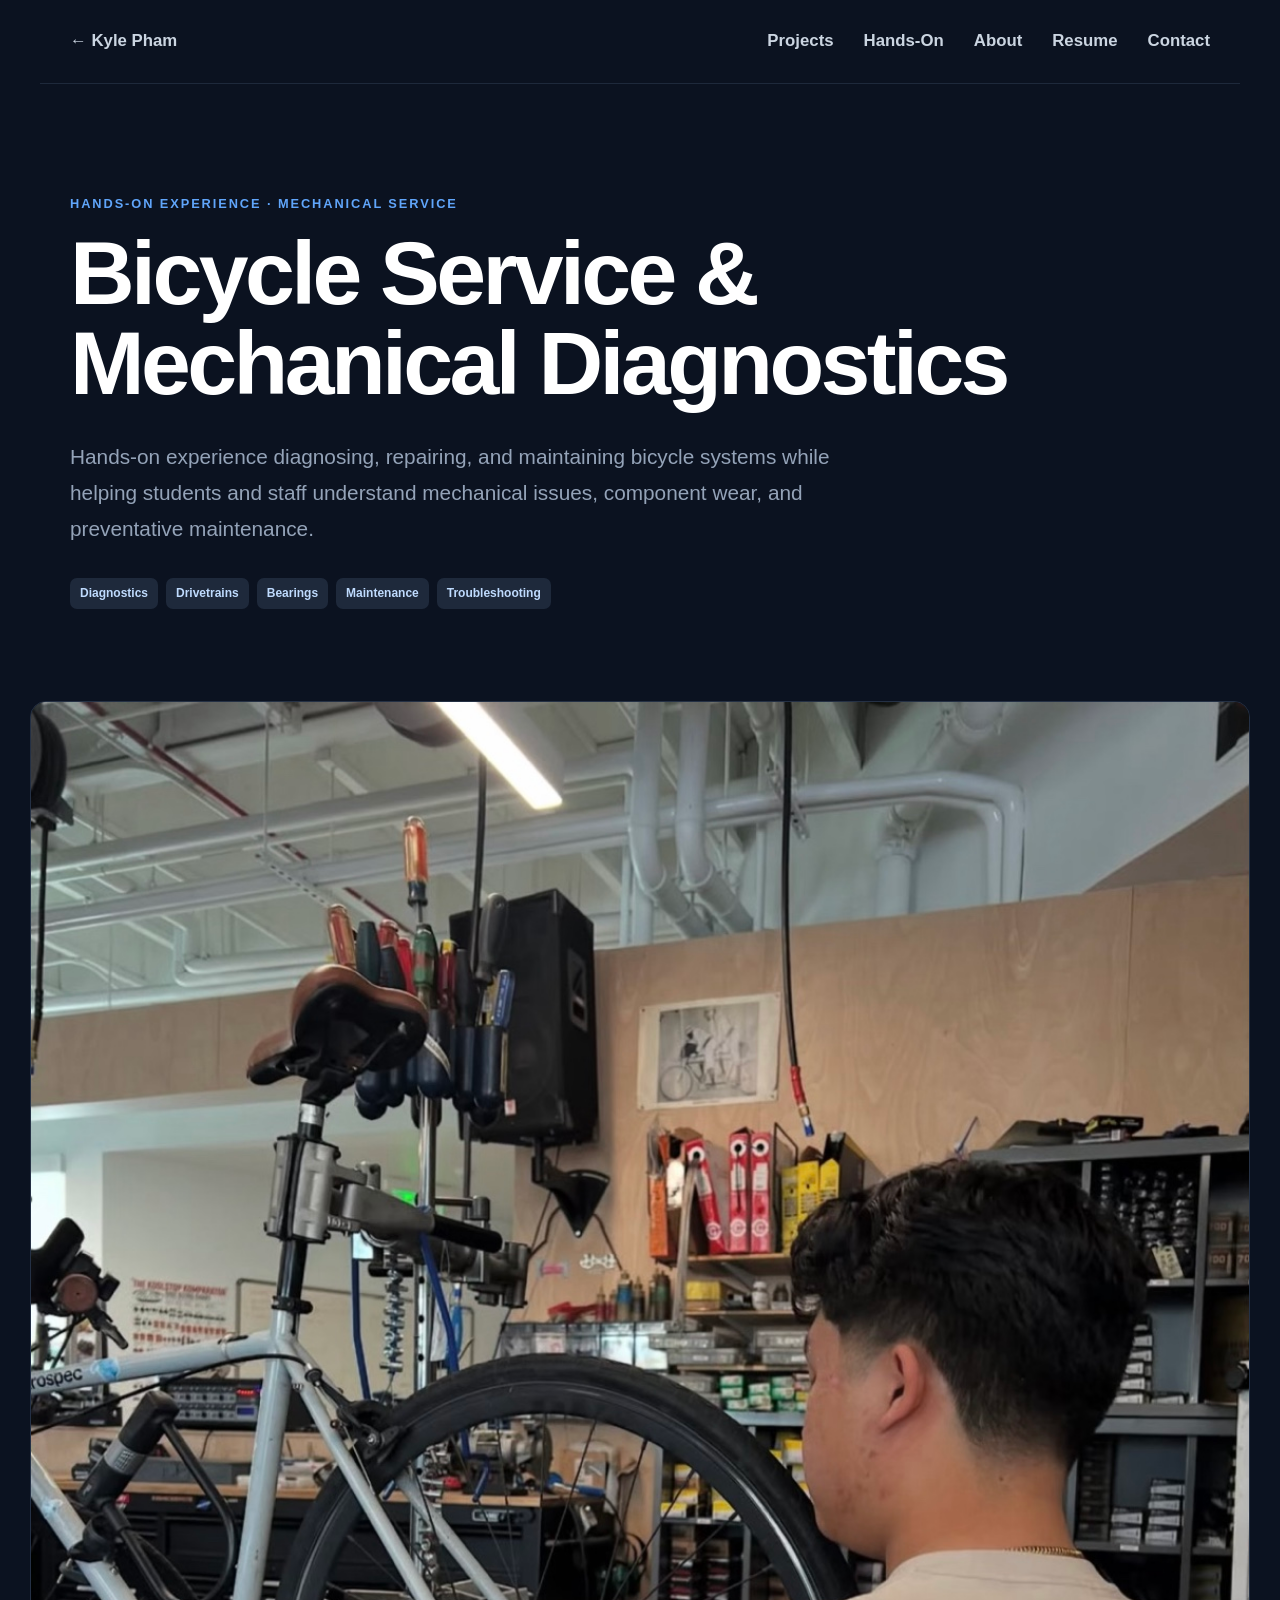
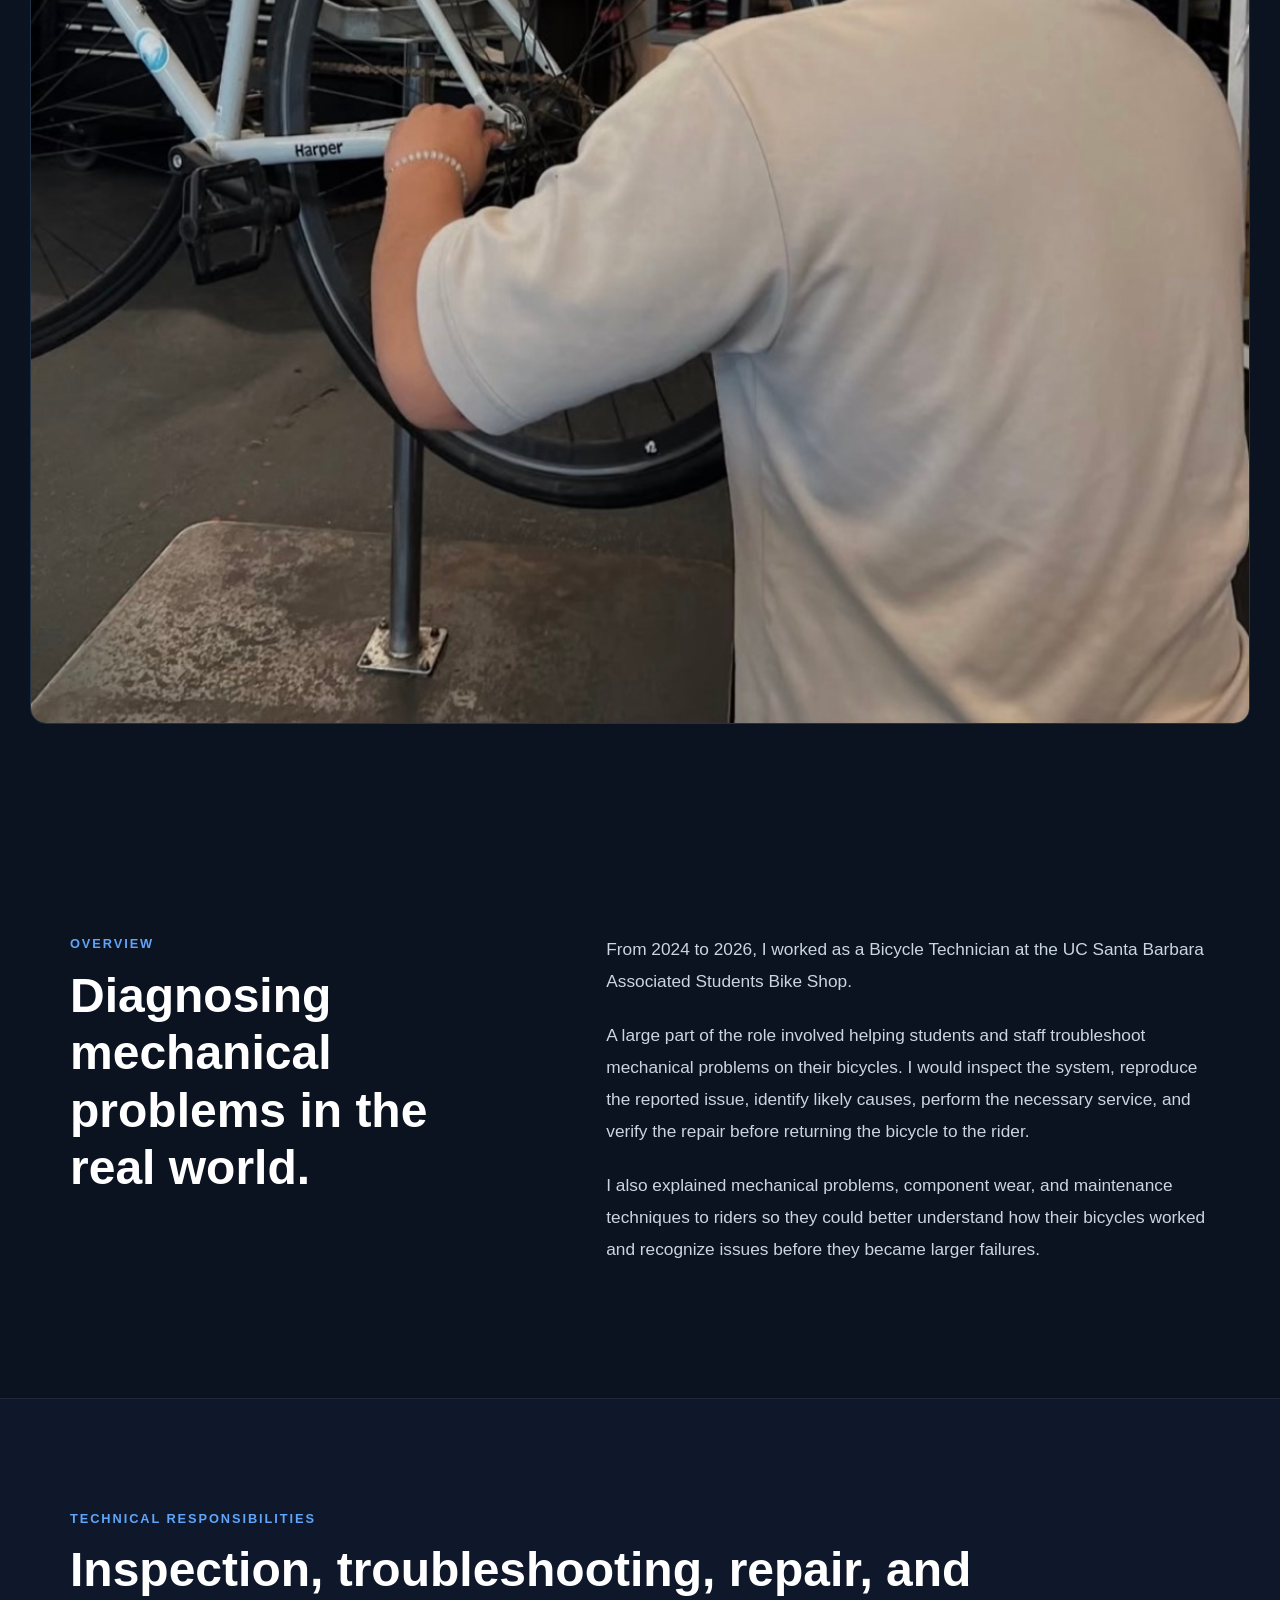
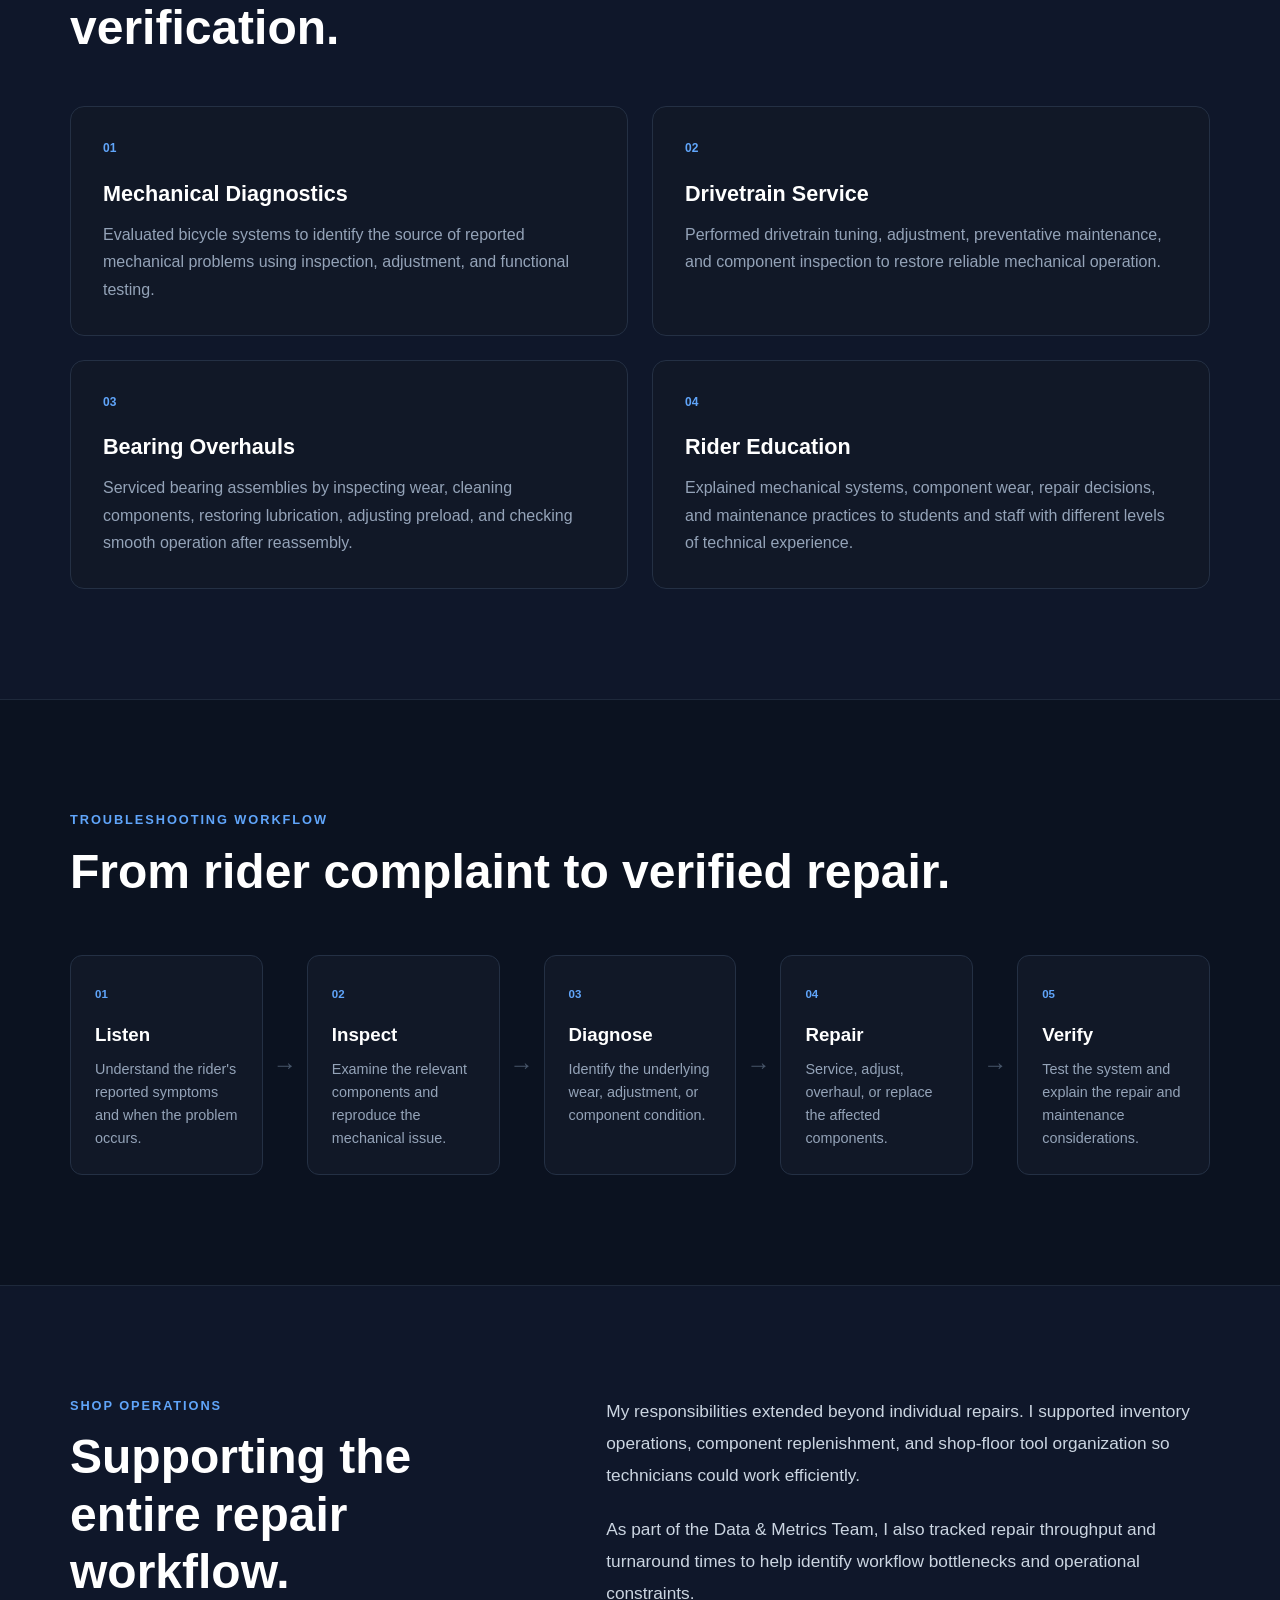
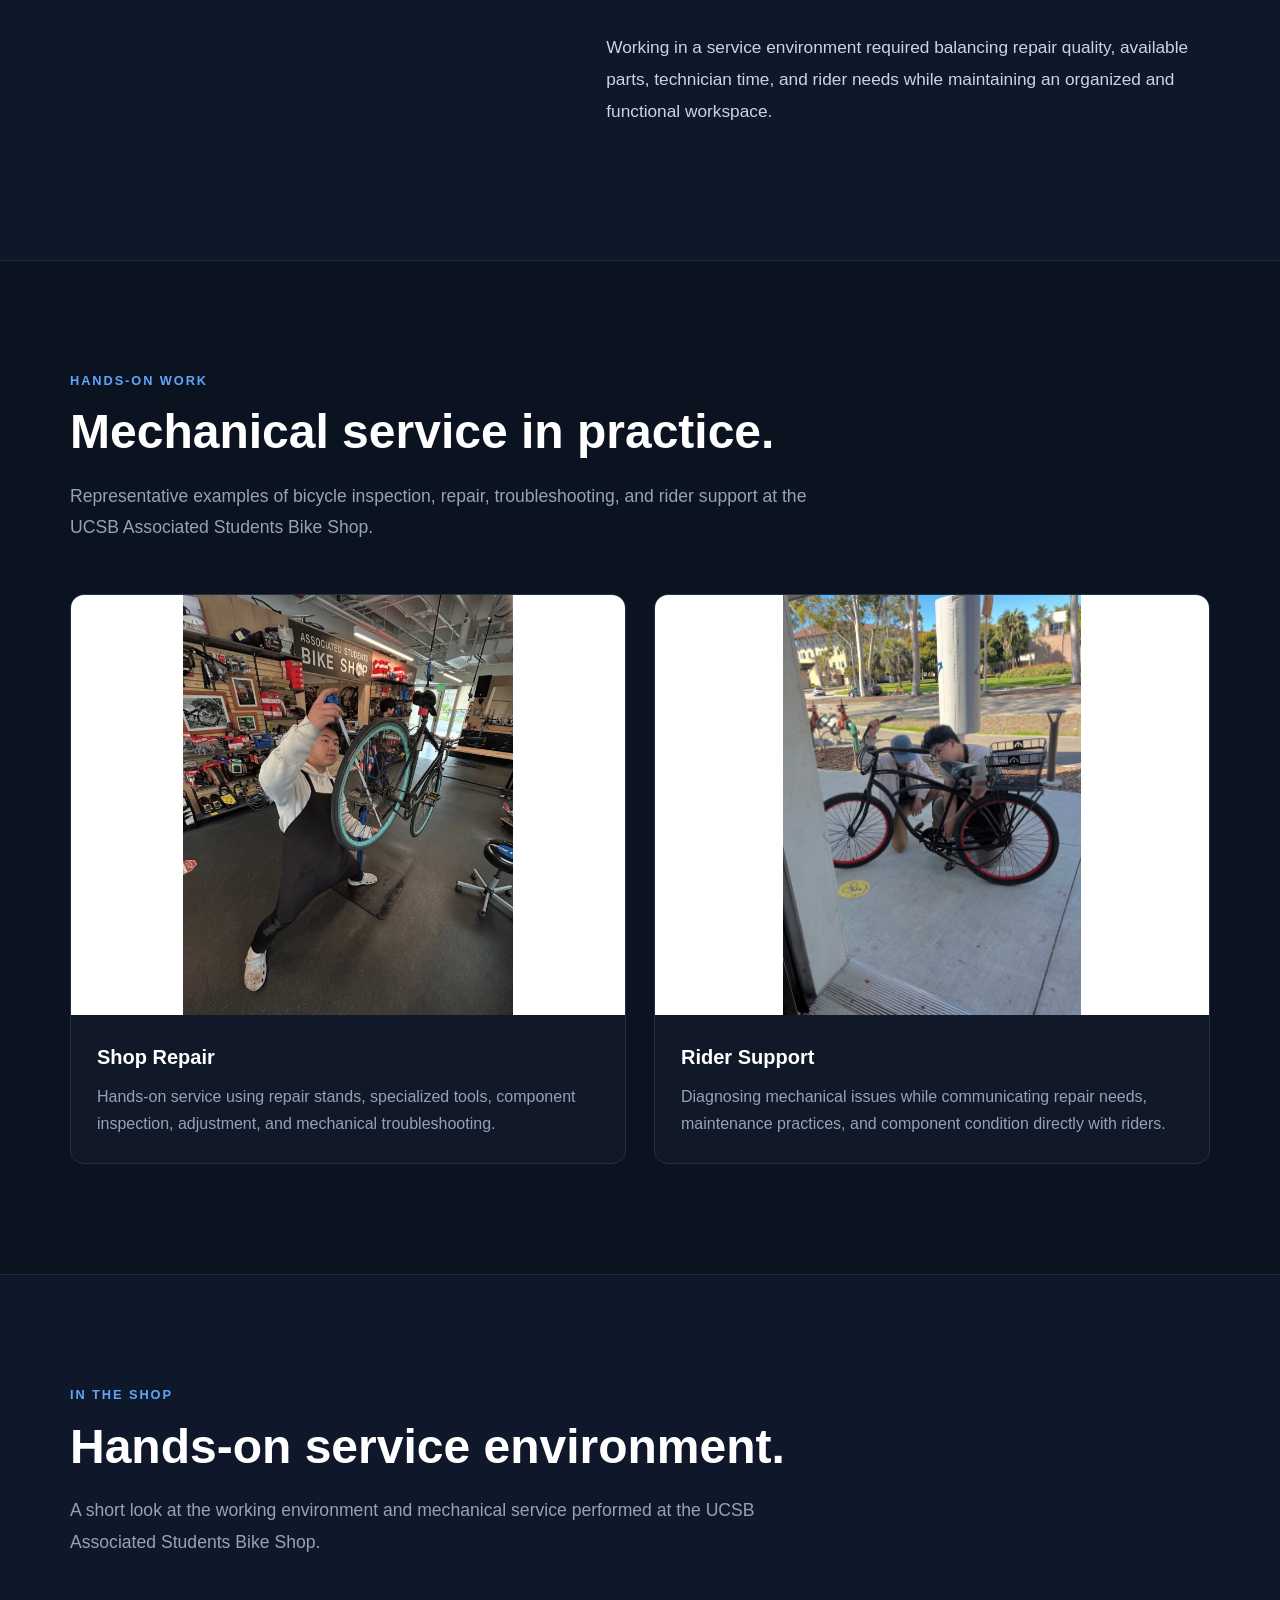
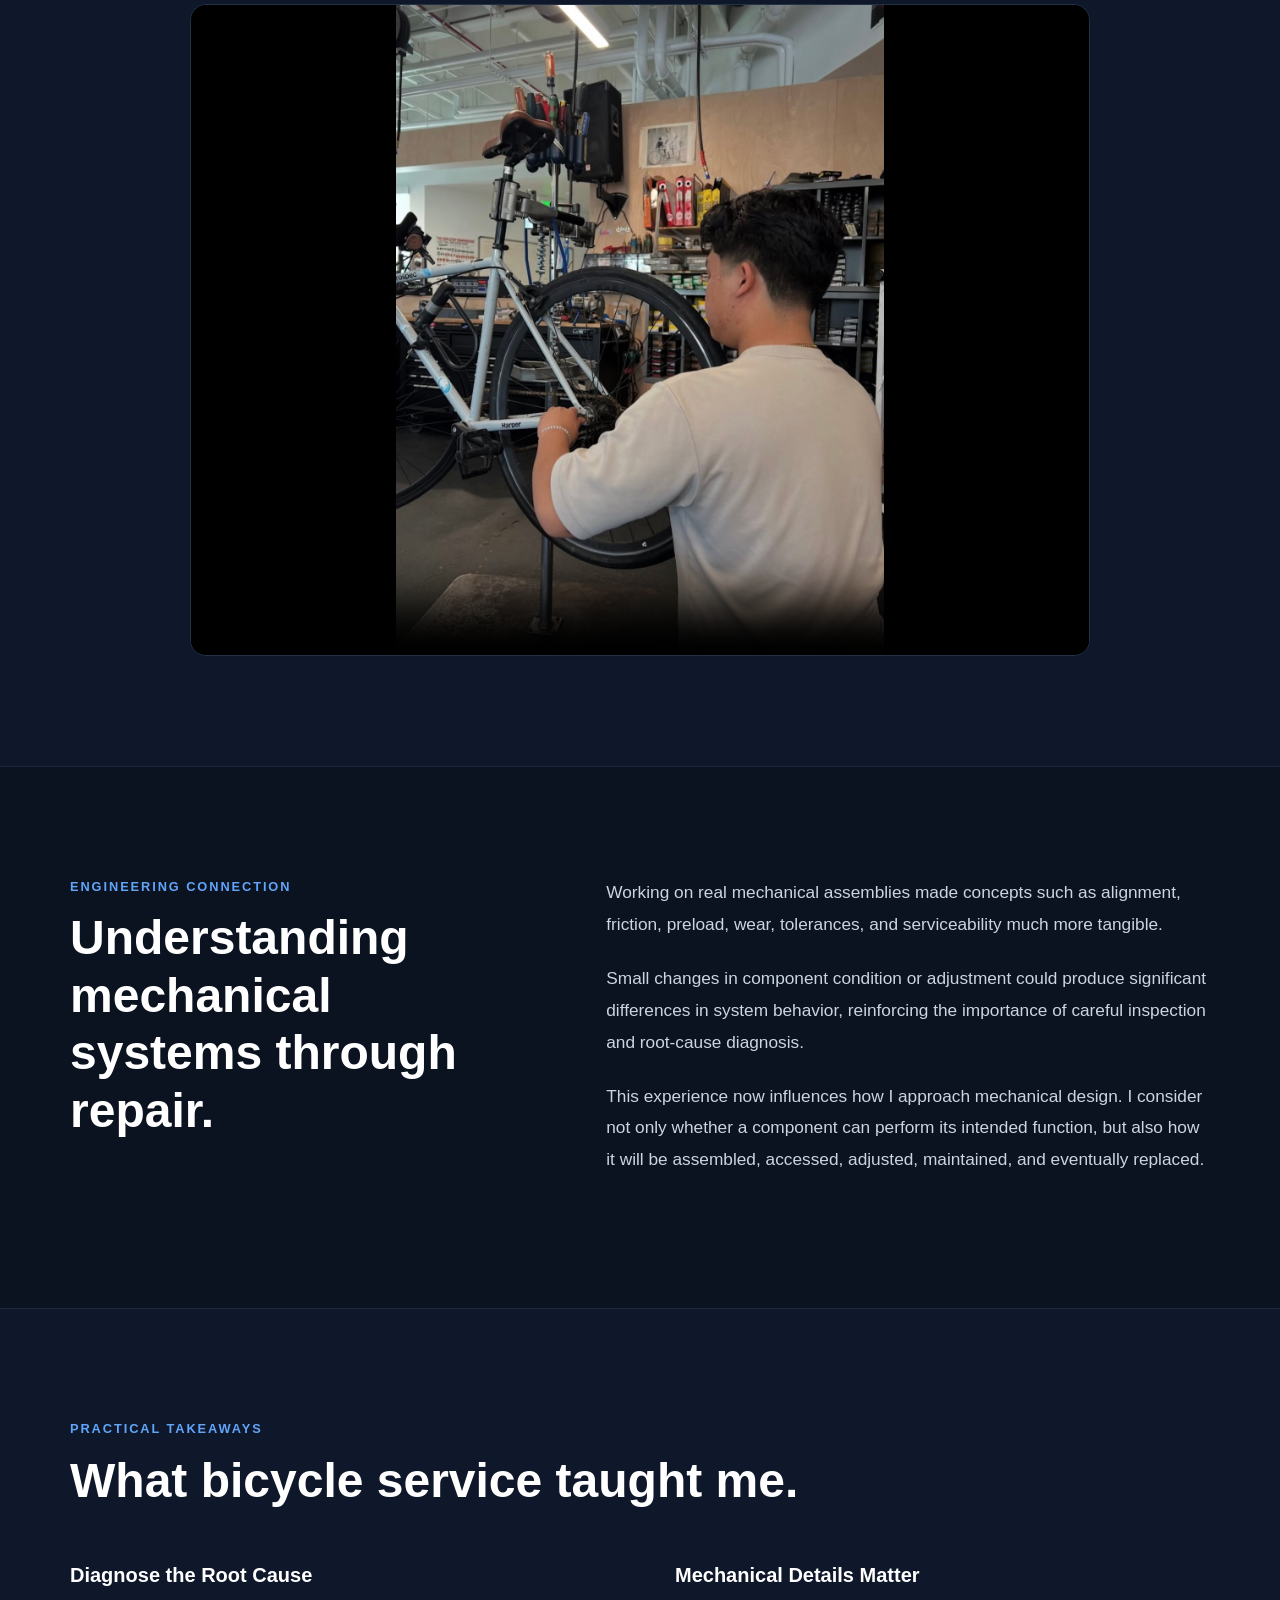
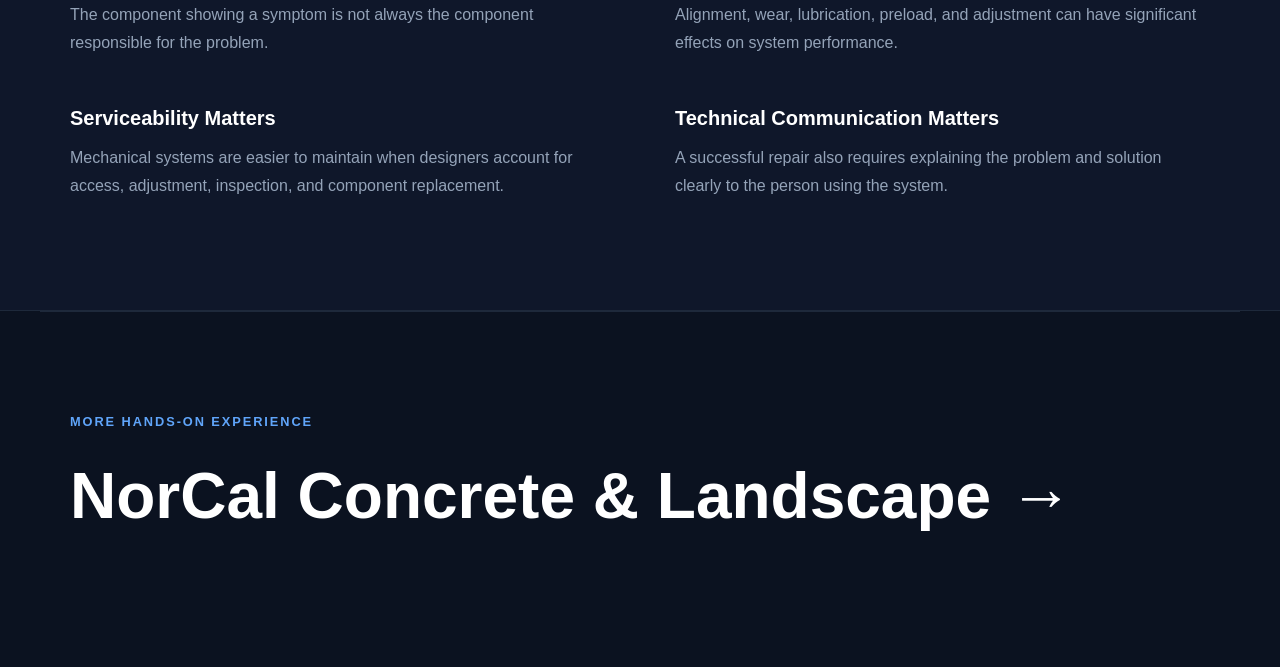
==== commit 05aefb73: "Update project.css version in bike-shop.html" ====
--- a/projects/bike-shop.html
+++ b/projects/bike-shop.html
@@ -19,7 +19,7 @@
   </title>
 
   <link rel="stylesheet" href="../style.css?v=9">
-  <link rel="stylesheet" href="../project.css?v=5">
+  <link rel="stylesheet" href="../project.css?v=6">
 </head>
 
 
--- a/project.css
+++ b/project.css
@@ -664,3 +664,43 @@
   }
 
 }
+
+/* =========================================
+   PROJECT VIDEO
+========================================= */
+
+.project-video {
+  max-width: 900px;
+
+  margin: 45px auto 0;
+
+  overflow: hidden;
+
+  background: #000;
+
+  border: 1px solid #243044;
+  border-radius: 16px;
+}
+
+
+.project-video video {
+  display: block;
+
+  width: 100%;
+  height: auto;
+
+  max-height: 650px;
+
+  object-fit: contain;
+
+  background: #000;
+}
+
+
+@media (max-width: 700px) {
+
+  .project-video {
+    margin-top: 30px;
+  }
+
+}
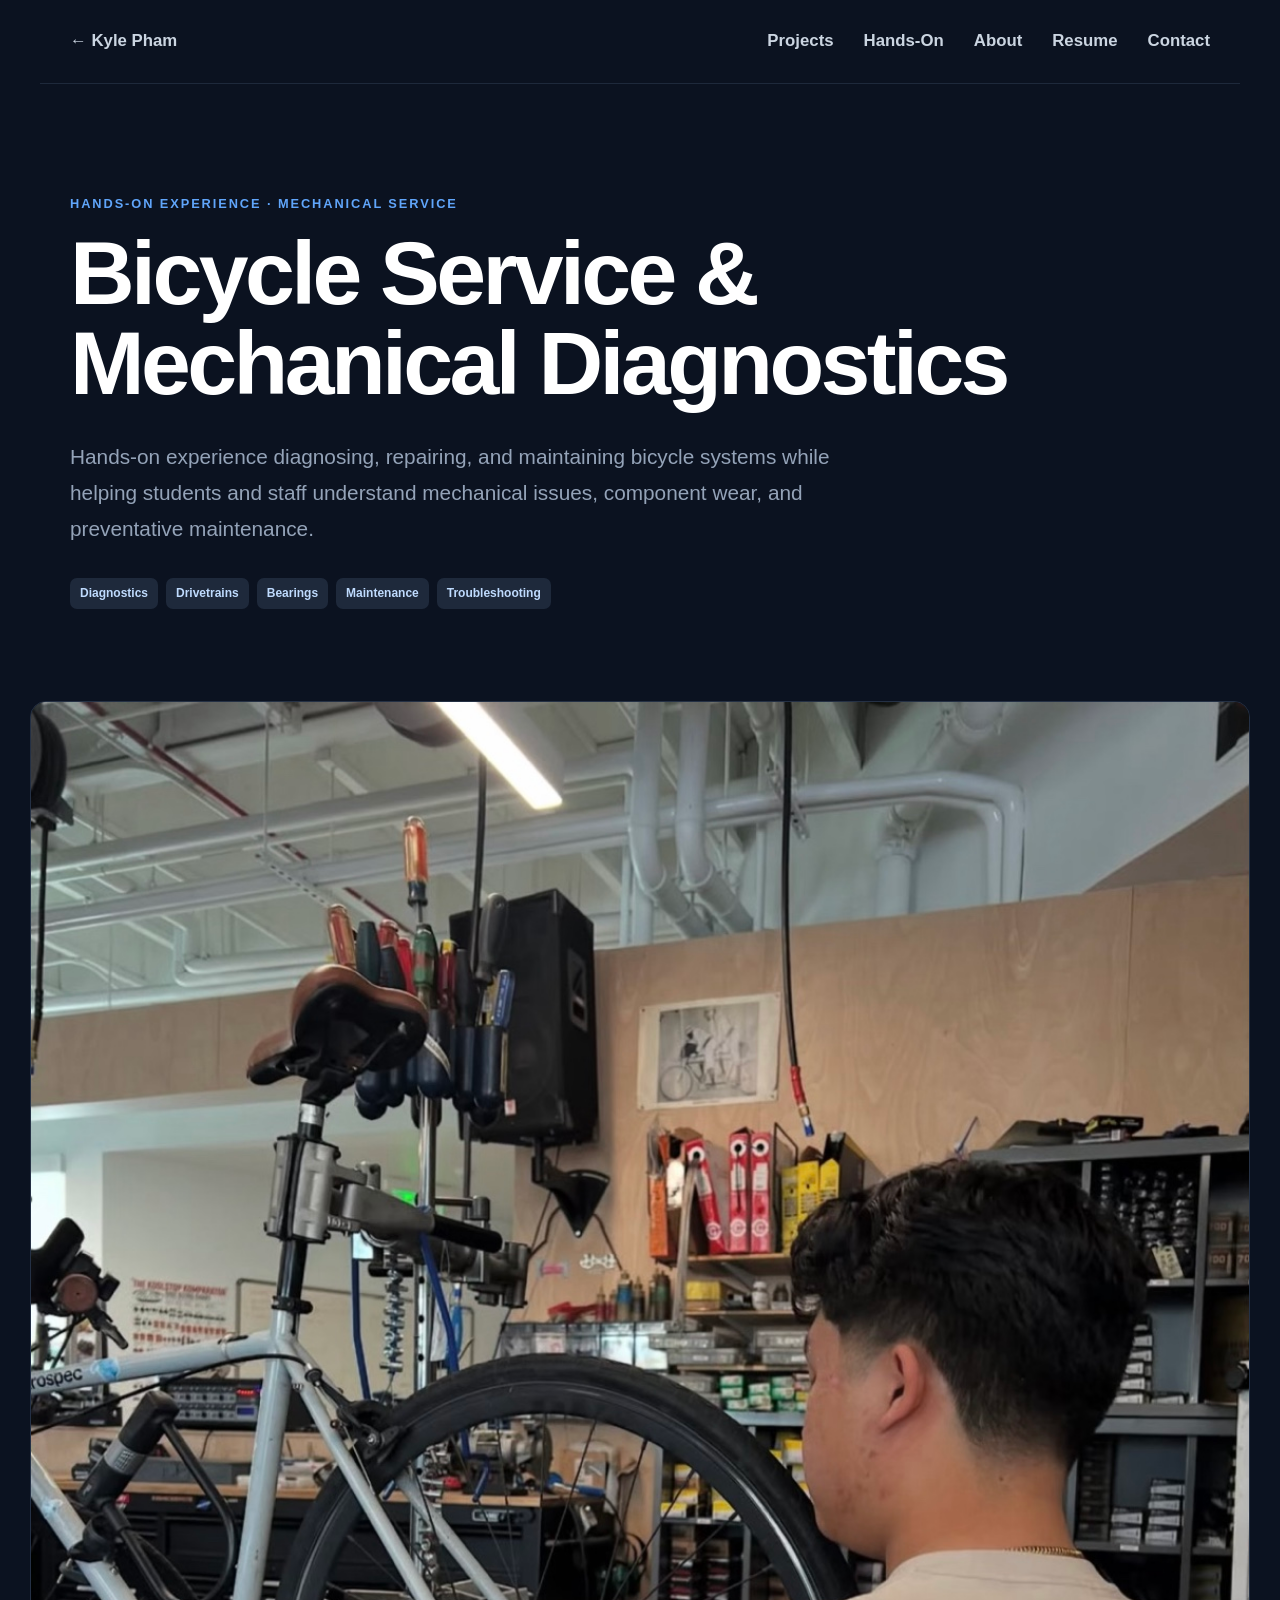
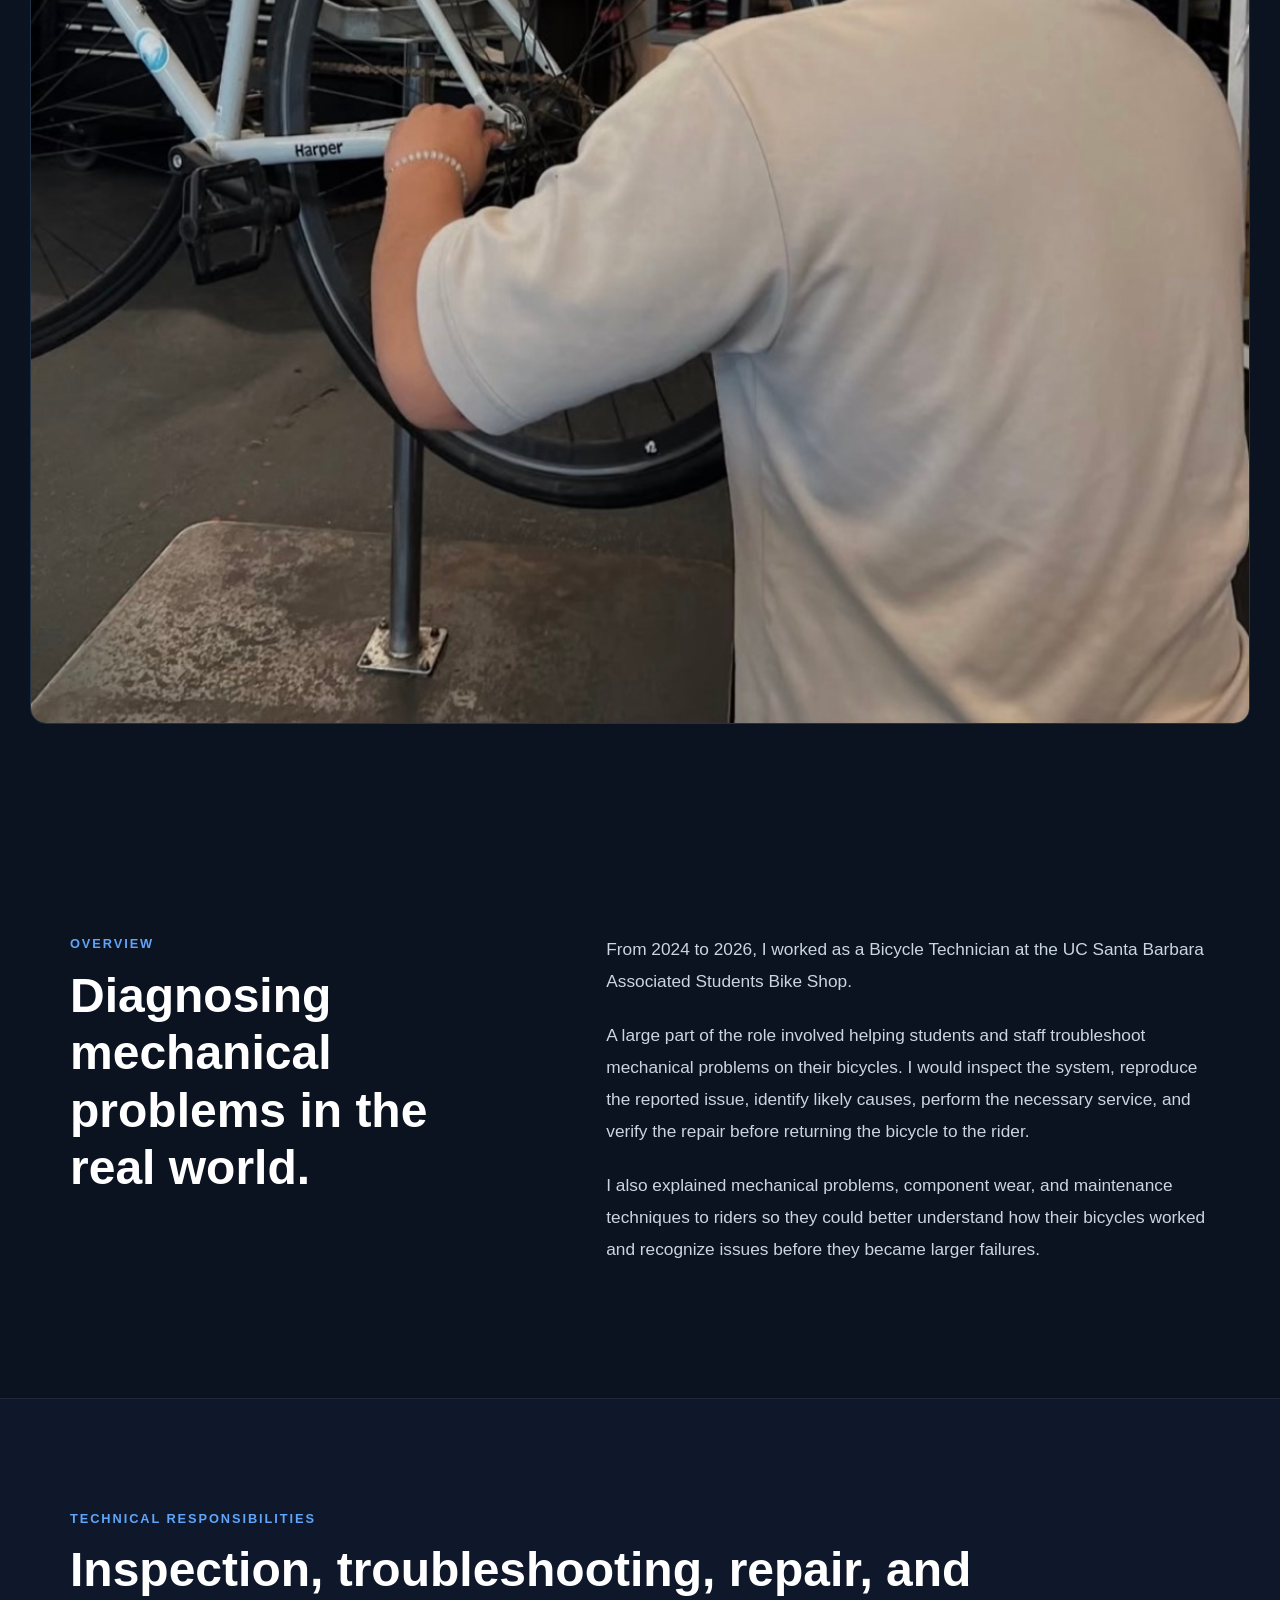
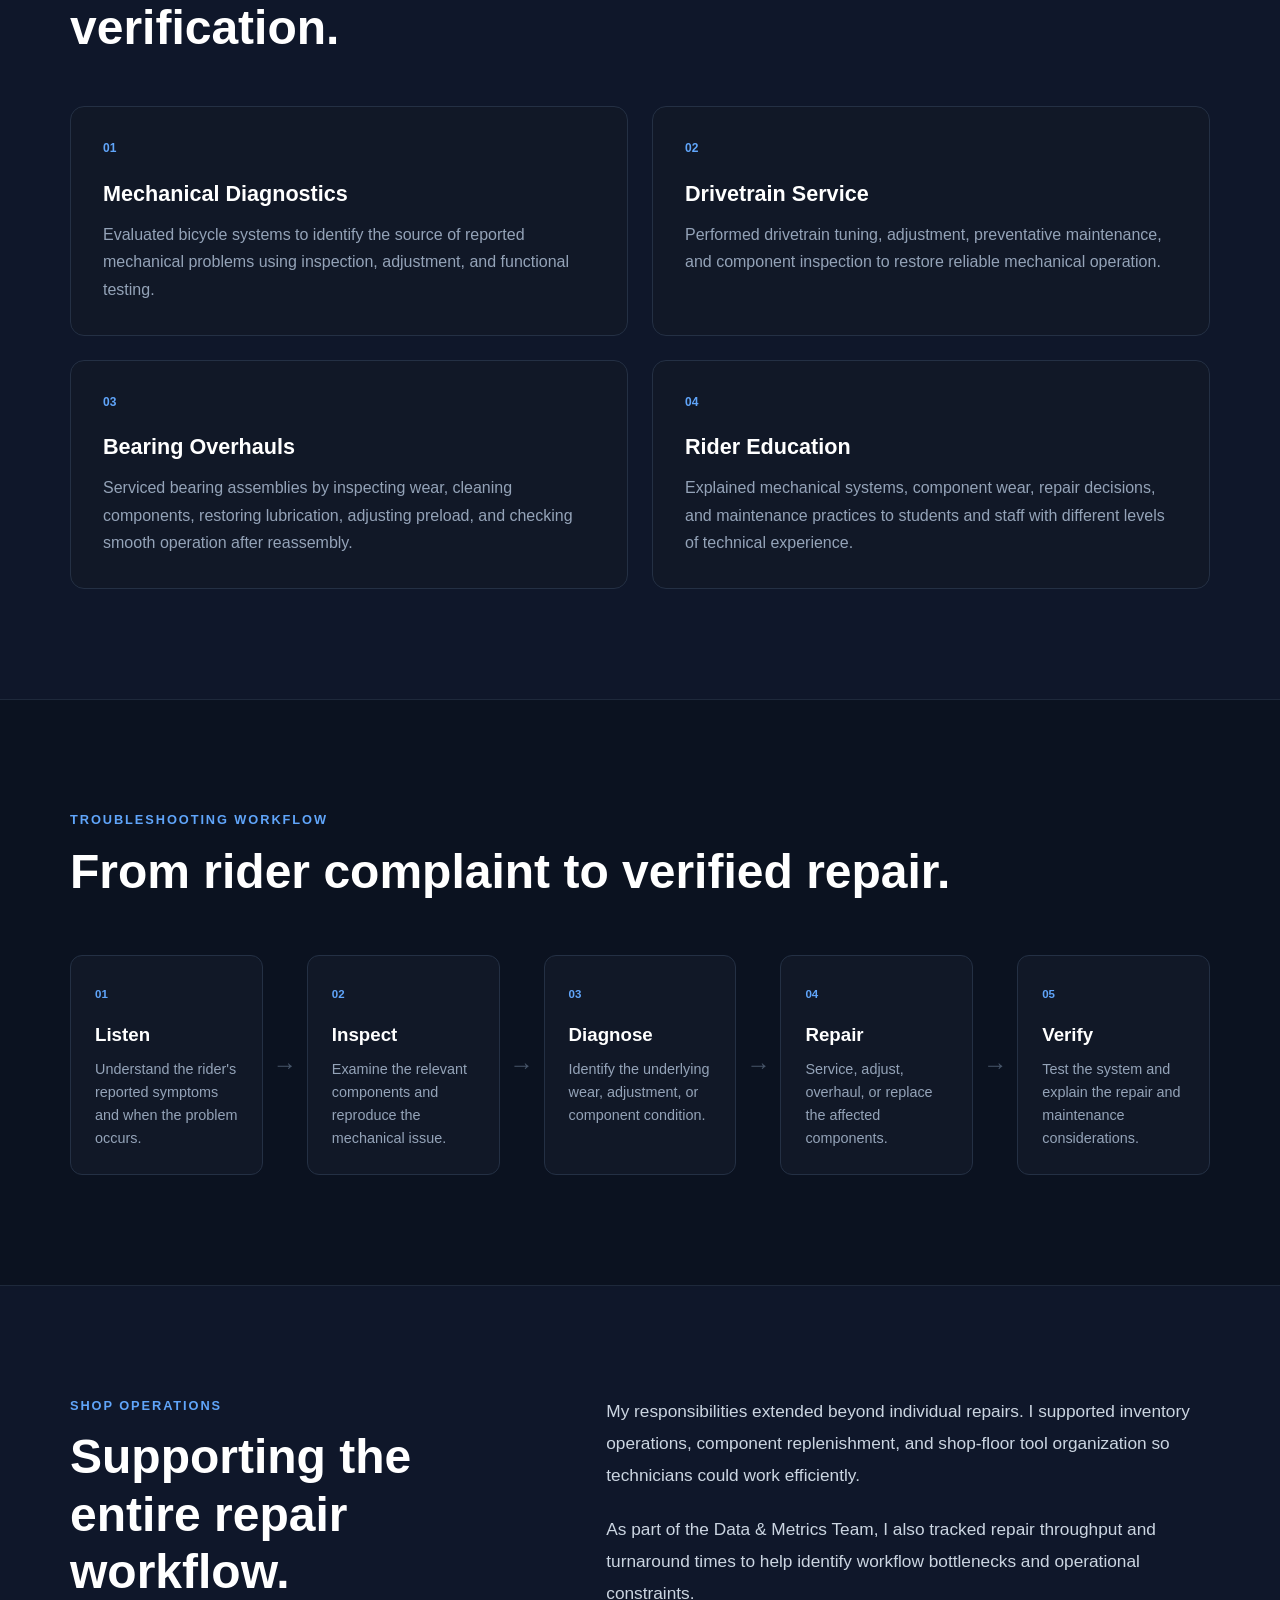
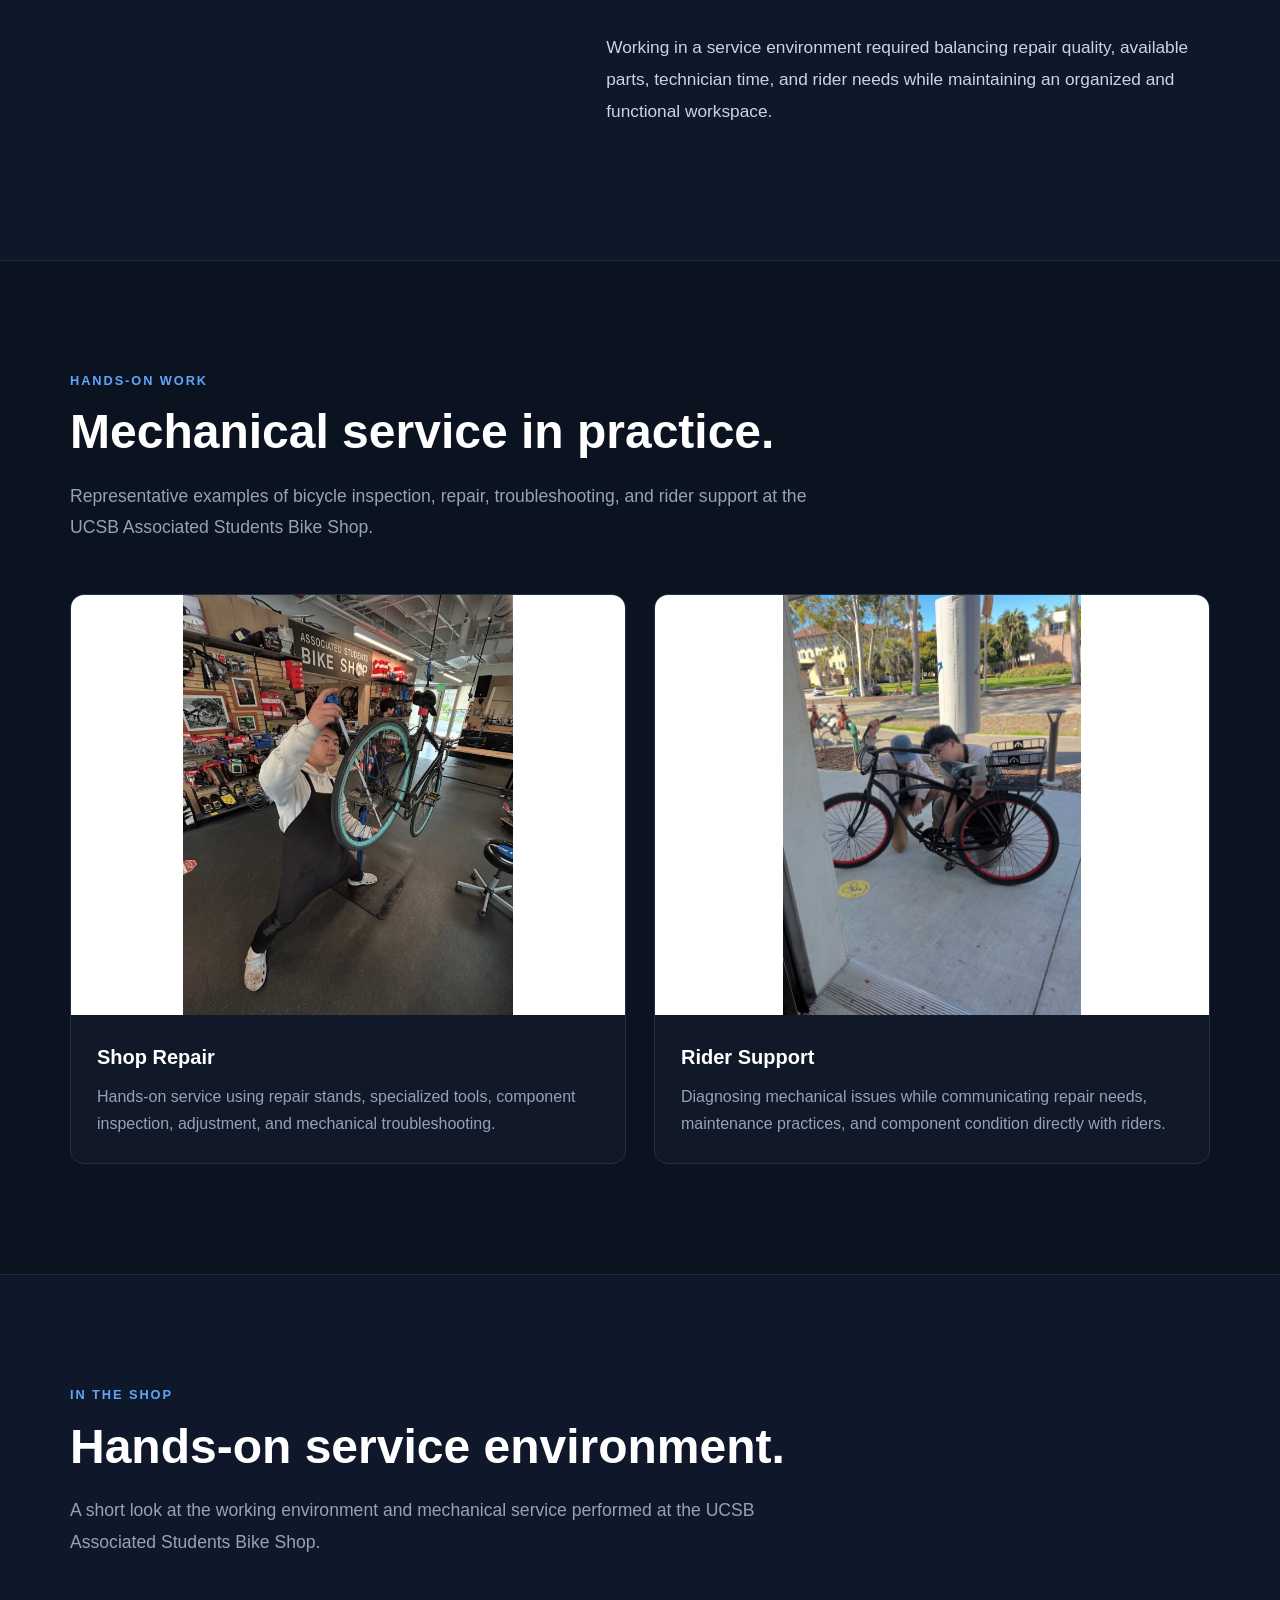
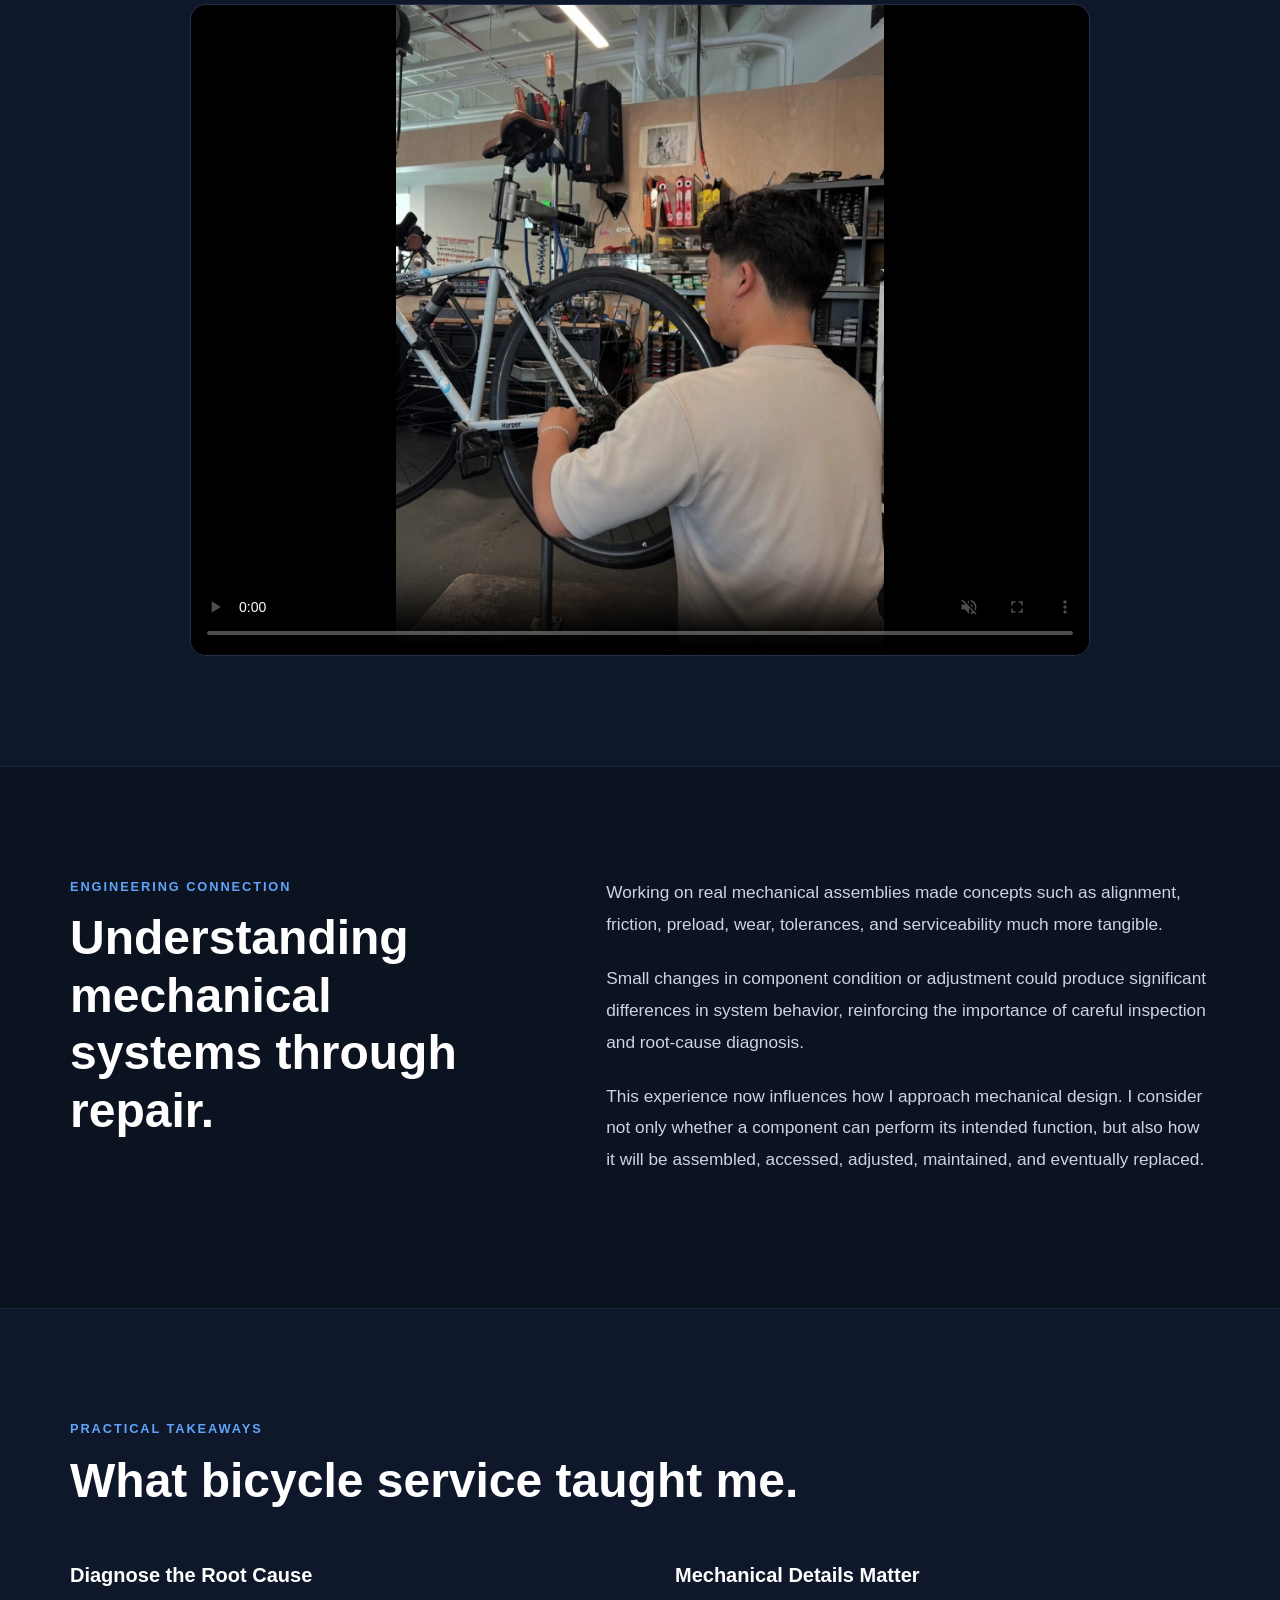
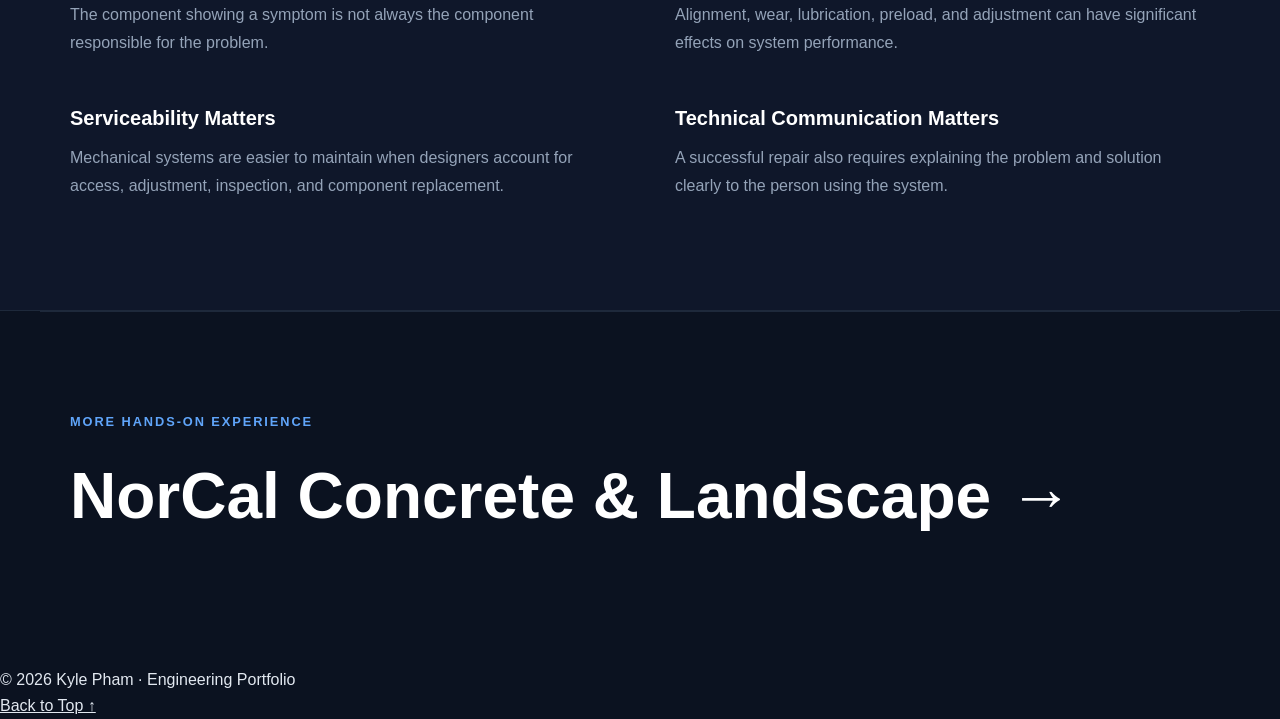
==== commit a83f720d: "Add footer section with copyright and back to top link" ====
--- a/projects/bike-shop.html
+++ b/projects/bike-shop.html
@@ -724,7 +724,17 @@
 
   </section>
 
-
+<footer class="project-footer">
+
+  <p>
+    © 2026 Kyle Pham · Engineering Portfolio
+  </p>
+
+  <a href="#">
+    Back to Top ↑
+  </a>
+
+</footer>
 </body>
 
 </html>
--- a/style.css
+++ b/style.css
@@ -1261,3 +1261,139 @@
   }
 
 }
+/* =========================================
+   FOOTER
+========================================= */
+
+.site-footer {
+  max-width: 1100px;
+  margin: 0 auto;
+
+  padding: 35px 30px 45px;
+
+  display: flex;
+  justify-content: space-between;
+  align-items: center;
+
+  gap: 20px;
+
+  border-top: 1px solid #1e293b;
+
+  color: #64748b;
+
+  font-size: 0.9rem;
+}
+
+.footer-links {
+  display: flex;
+  gap: 24px;
+}
+
+.footer-links a {
+  color: #94a3b8;
+  text-decoration: none;
+
+  transition: color 0.2s ease;
+}
+
+.footer-links a:hover {
+  color: #60a5fa;
+}
+
+
+@media (max-width: 600px) {
+
+  .site-footer {
+    flex-direction: column;
+    align-items: flex-start;
+  }
+
+}
+/* =========================================
+   TECHNICAL SKILLS
+========================================= */
+
+.skills-intro {
+  max-width: 720px;
+
+  color: #94a3b8;
+
+  font-size: 1.05rem;
+  line-height: 1.75;
+
+  margin-bottom: 40px;
+}
+
+
+.skills-grid {
+  display: grid;
+
+  grid-template-columns: repeat(2, minmax(0, 1fr));
+
+  gap: 22px;
+}
+
+
+.skill-card {
+  padding: 28px;
+
+  background: #111827;
+
+  border: 1px solid #243044;
+  border-radius: 14px;
+}
+
+
+.skill-category {
+  color: #60a5fa;
+
+  font-size: 0.72rem;
+  font-weight: 700;
+
+  letter-spacing: 0.12em;
+
+  margin-bottom: 10px;
+}
+
+
+.skill-card h3 {
+  color: white;
+
+  font-size: 1.3rem;
+
+  margin-bottom: 20px;
+}
+
+
+.skill-tags {
+  display: flex;
+
+  flex-wrap: wrap;
+
+  gap: 9px;
+}
+
+
+.skill-tags span {
+  display: inline-block;
+
+  padding: 7px 11px;
+
+  background: #1e293b;
+
+  border-radius: 7px;
+
+  color: #bfdbfe;
+
+  font-size: 0.82rem;
+  font-weight: 600;
+}
+
+
+@media (max-width: 750px) {
+
+  .skills-grid {
+    grid-template-columns: 1fr;
+  }
+
+}
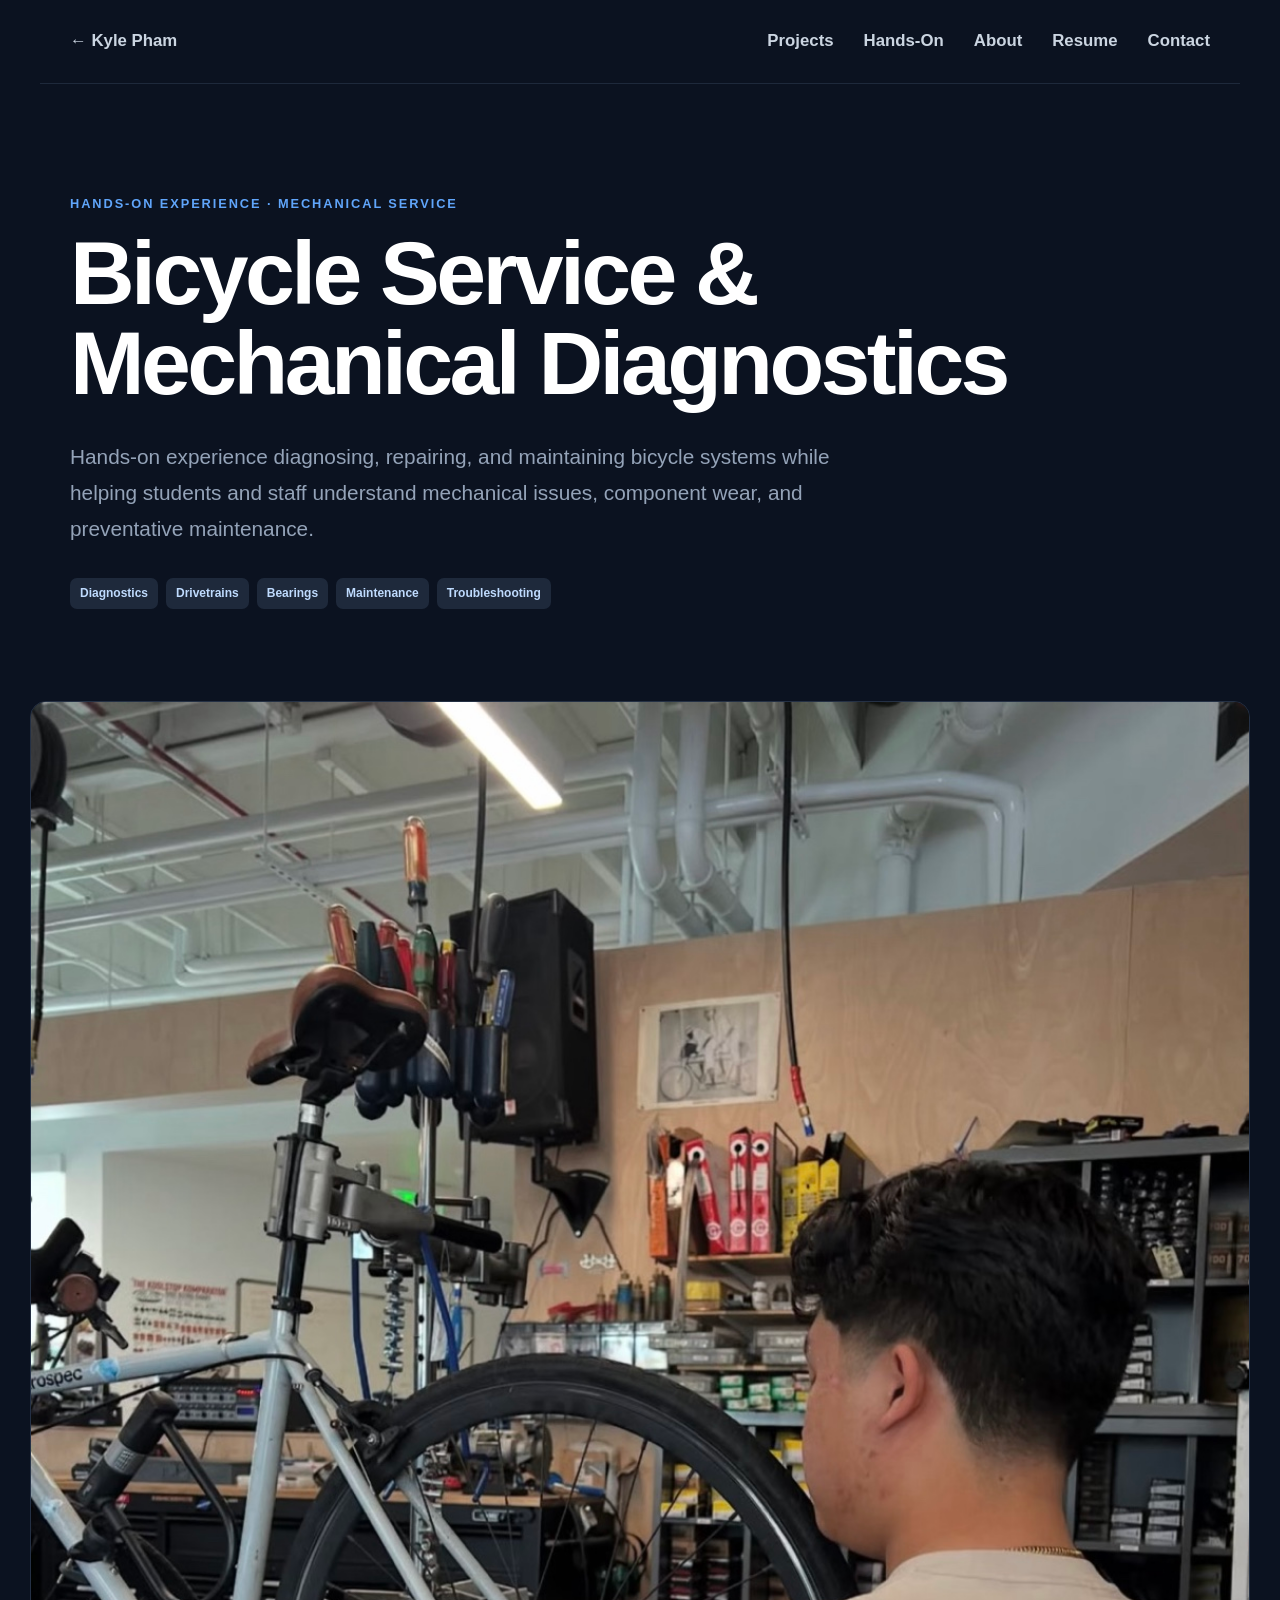
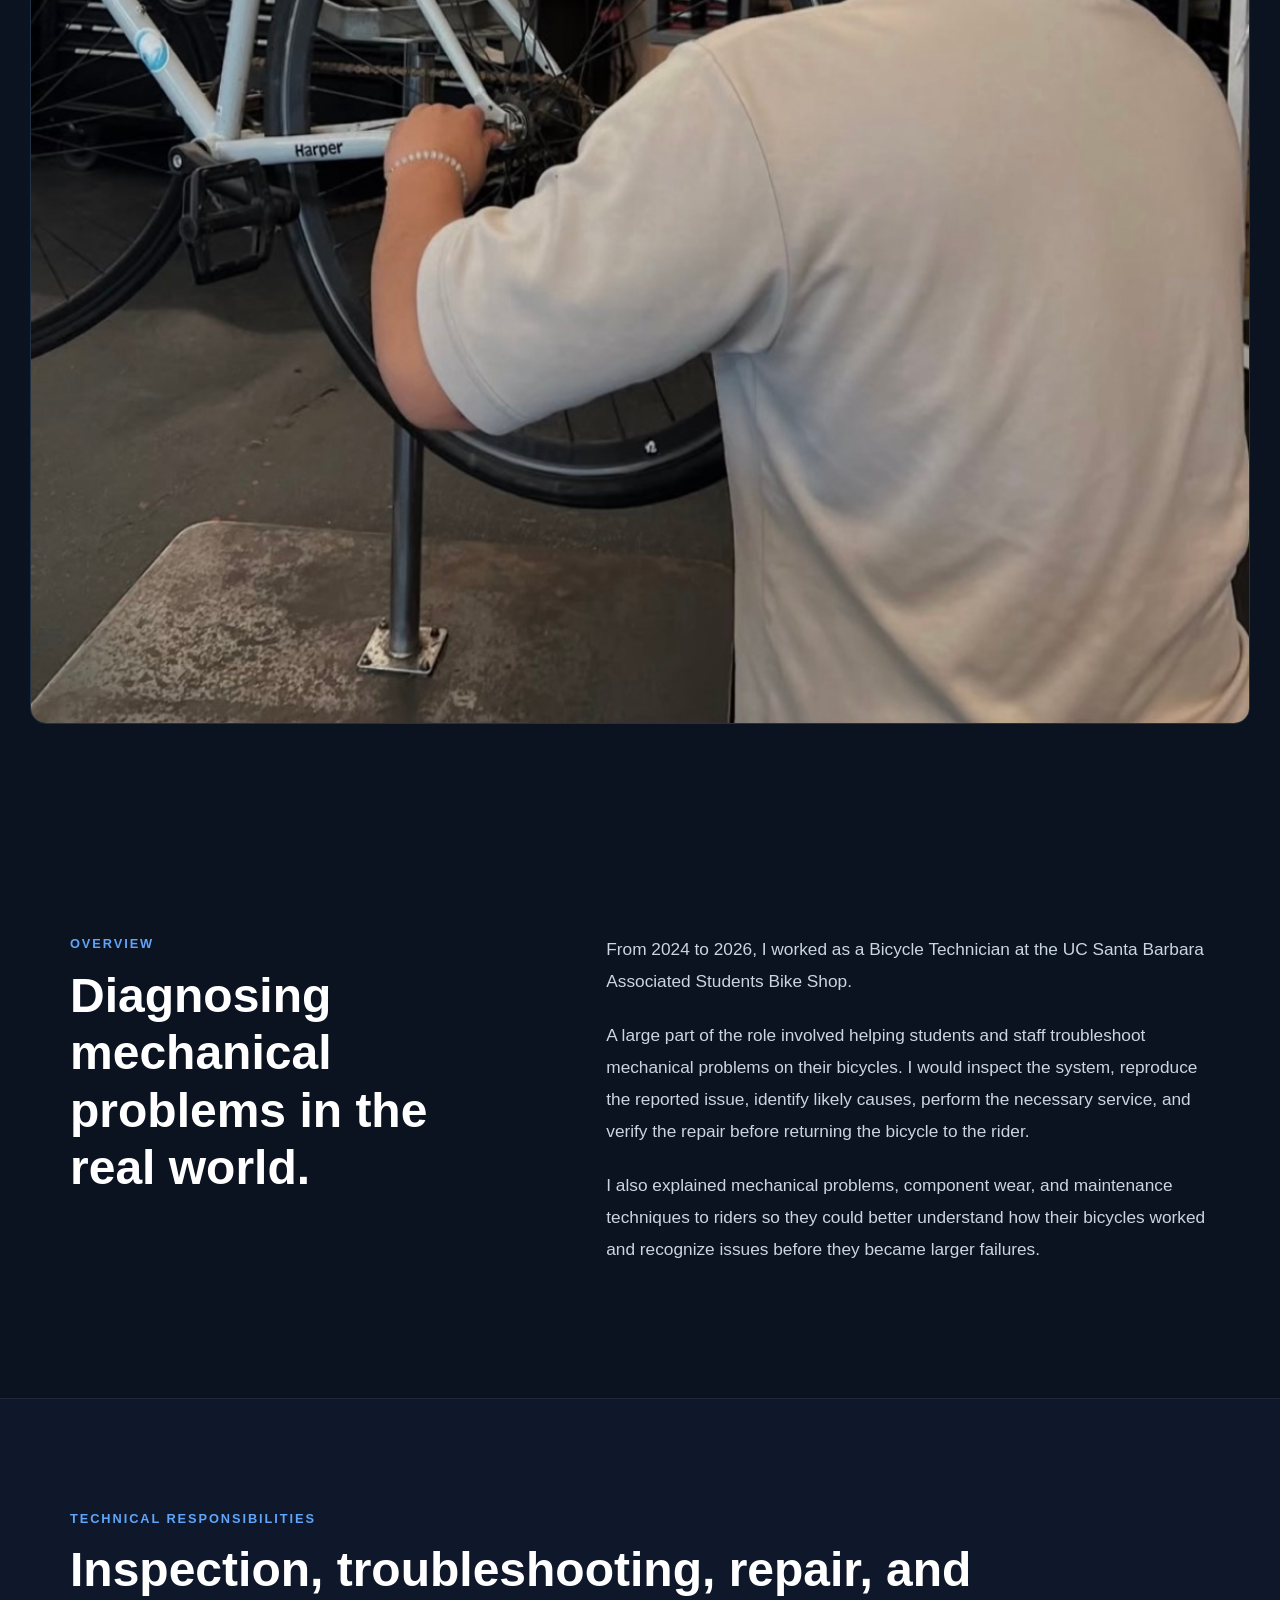
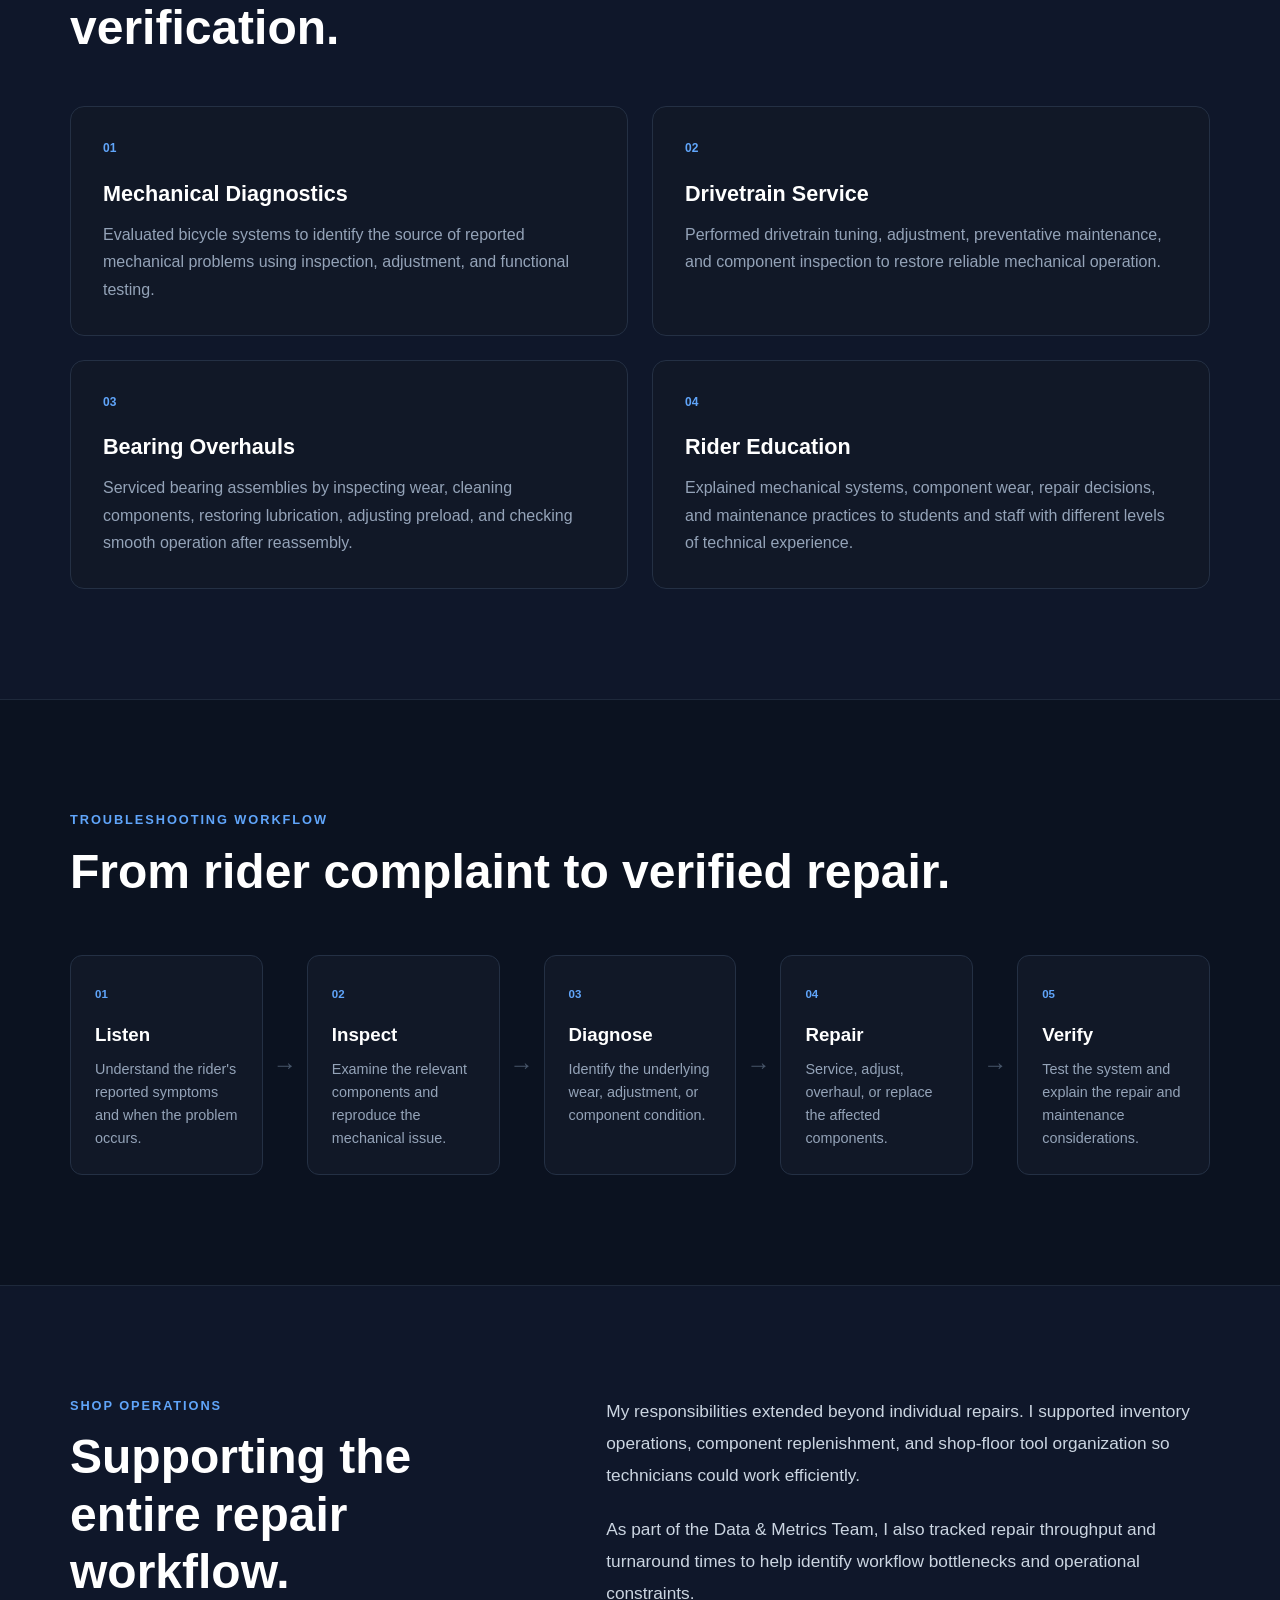
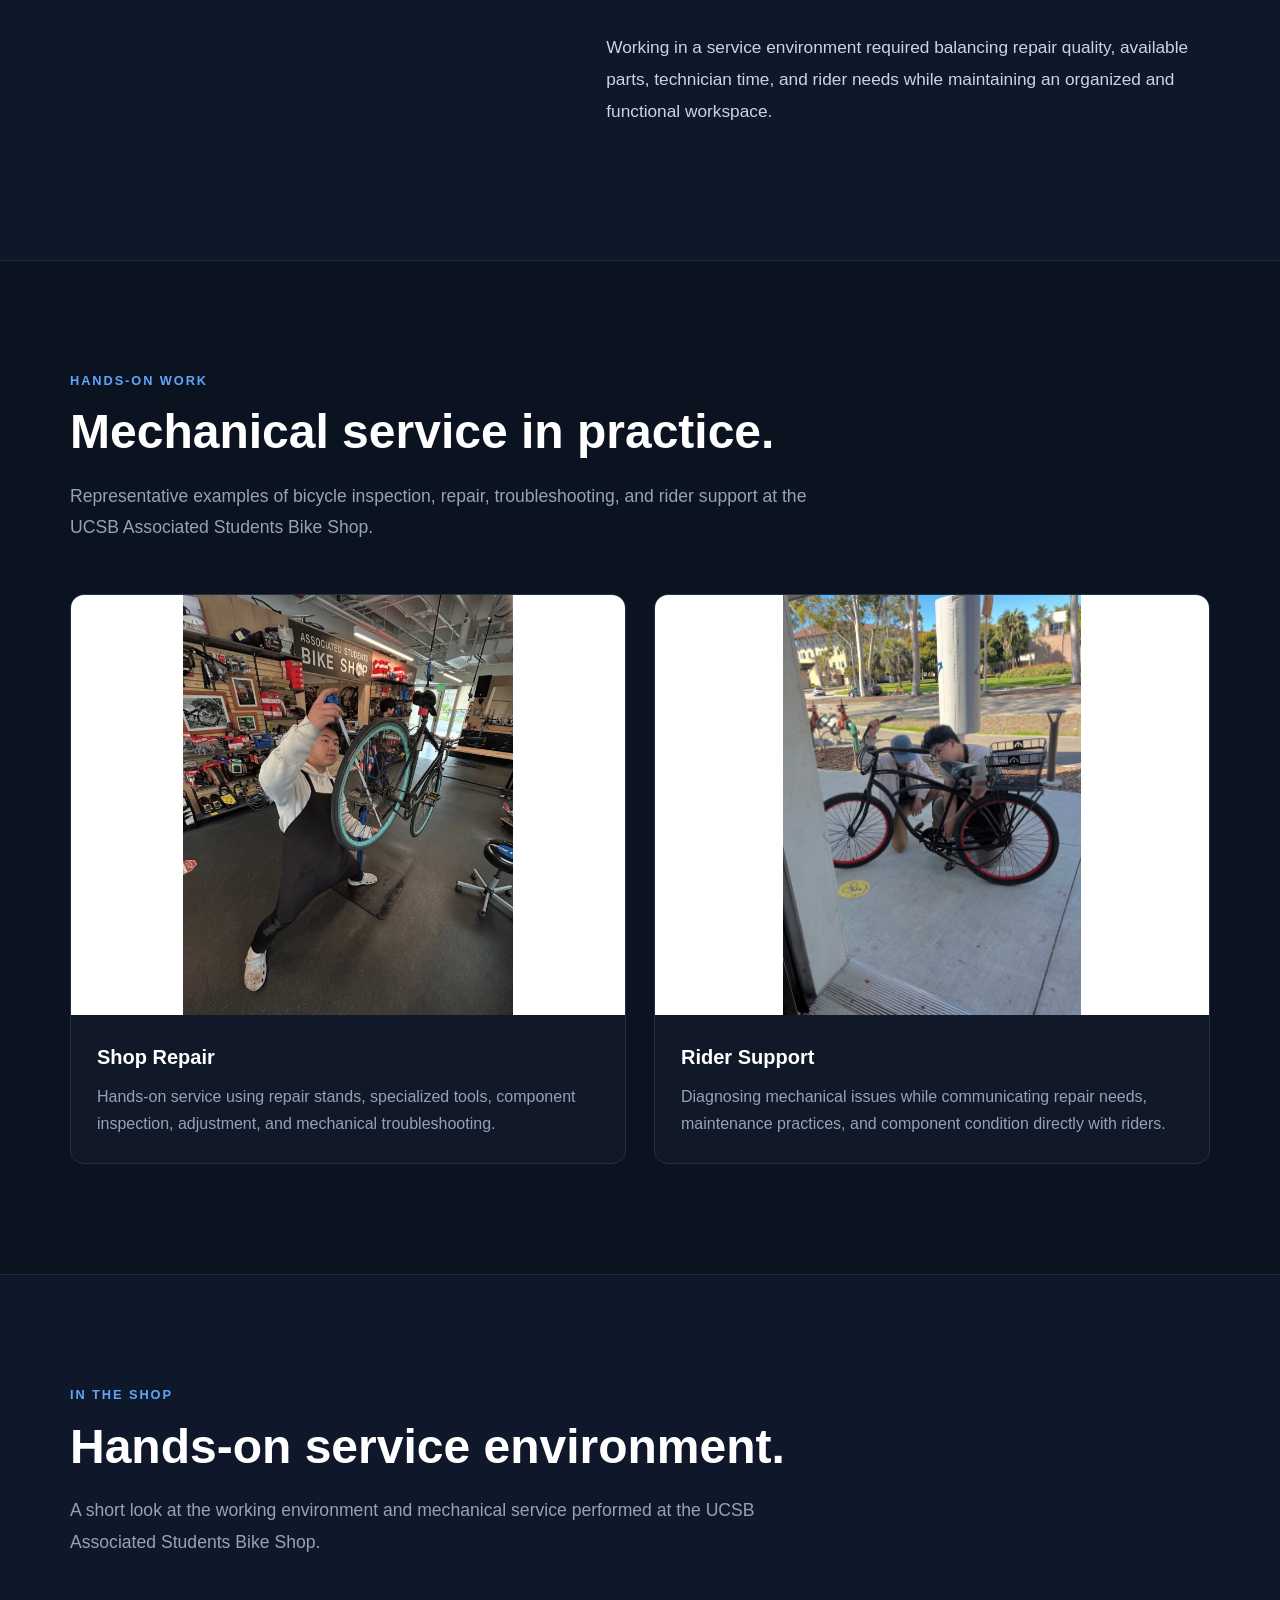
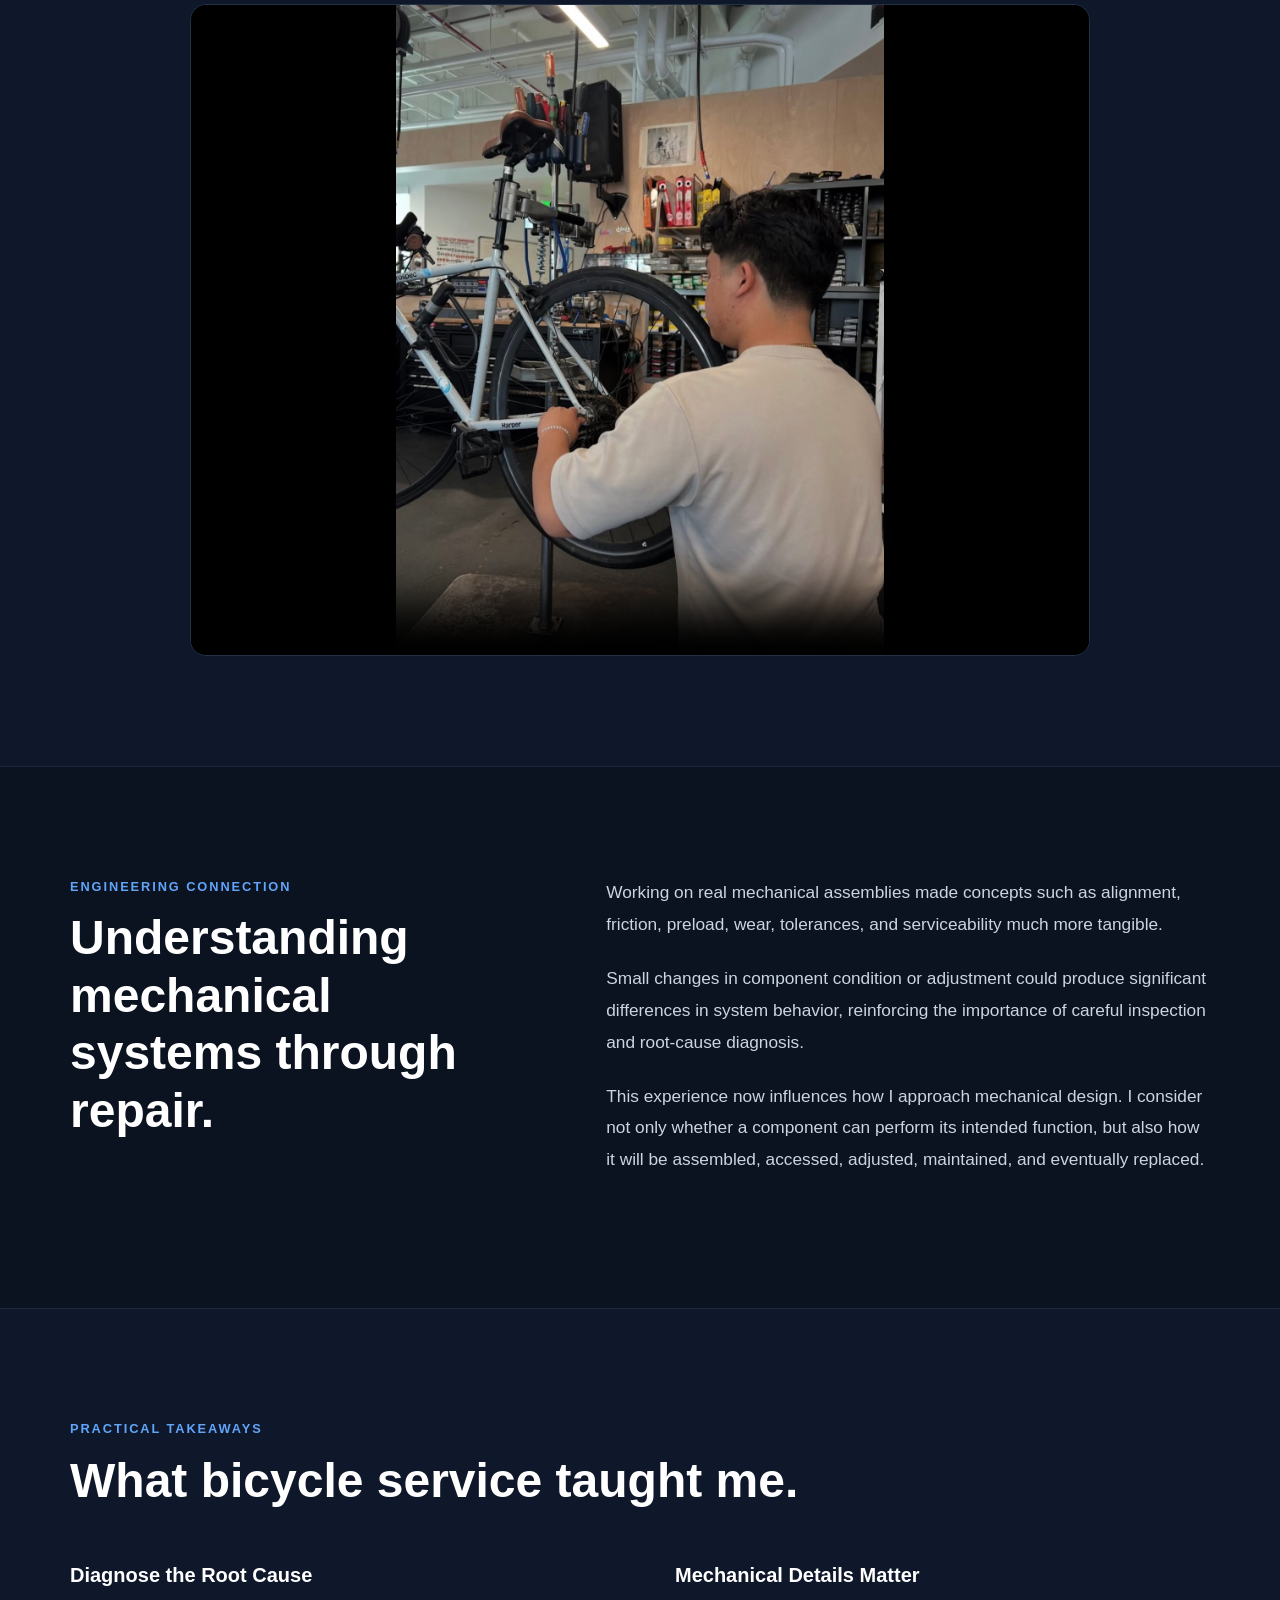
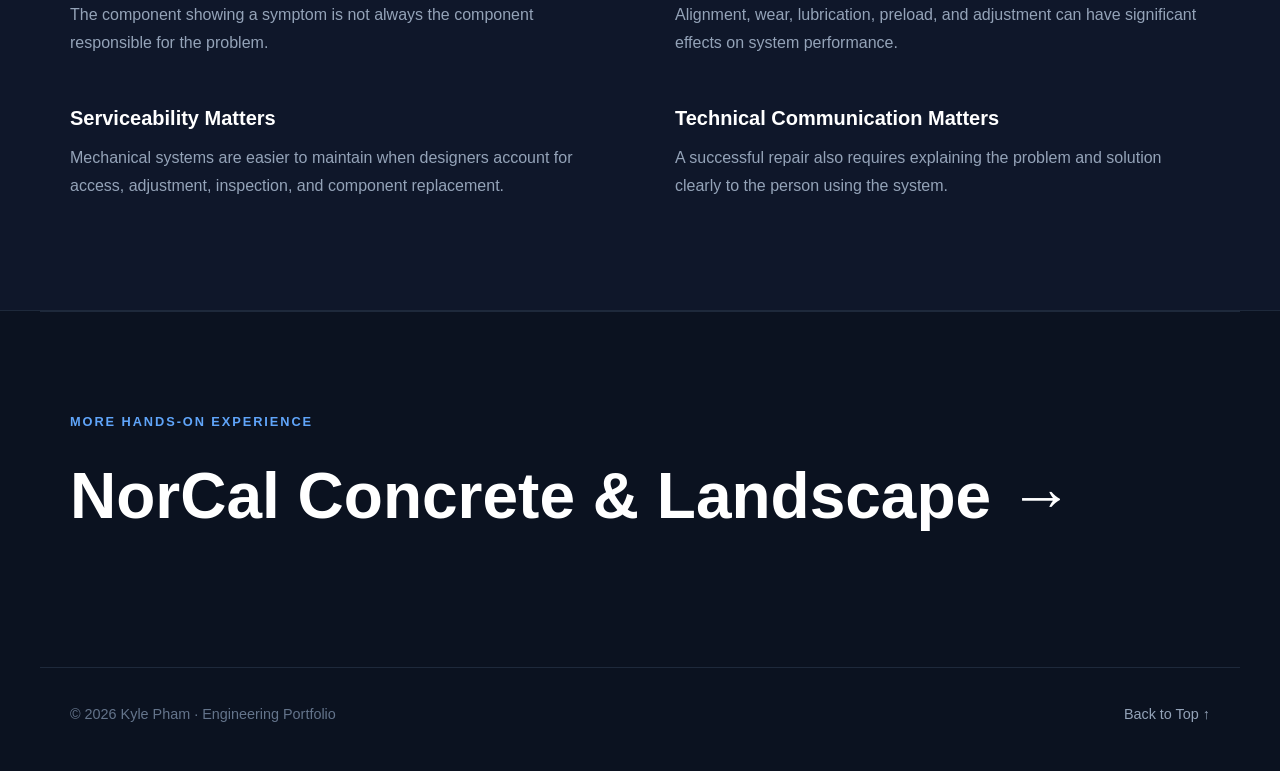
==== commit e3061b65: "Update project.css version in bike-shop.html" ====
--- a/projects/bike-shop.html
+++ b/projects/bike-shop.html
@@ -19,7 +19,7 @@
   </title>
 
   <link rel="stylesheet" href="../style.css?v=9">
-  <link rel="stylesheet" href="../project.css?v=6">
+  <link rel="stylesheet" href="../project.css?v=7">
 </head>
 
 
--- a/project.css
+++ b/project.css
@@ -704,3 +704,50 @@
   }
 
 }
+/* =========================================
+   PROJECT FOOTER
+========================================= */
+
+.project-footer {
+  max-width: 1200px;
+
+  margin: 0 auto;
+
+  padding: 35px 30px 45px;
+
+  display: flex;
+  justify-content: space-between;
+  align-items: center;
+
+  gap: 20px;
+
+  border-top: 1px solid #1e293b;
+
+  color: #64748b;
+
+  font-size: 0.9rem;
+}
+
+
+.project-footer a {
+  color: #94a3b8;
+
+  text-decoration: none;
+
+  transition: color 0.2s ease;
+}
+
+
+.project-footer a:hover {
+  color: #60a5fa;
+}
+
+
+@media (max-width: 600px) {
+
+  .project-footer {
+    flex-direction: column;
+    align-items: flex-start;
+  }
+
+}
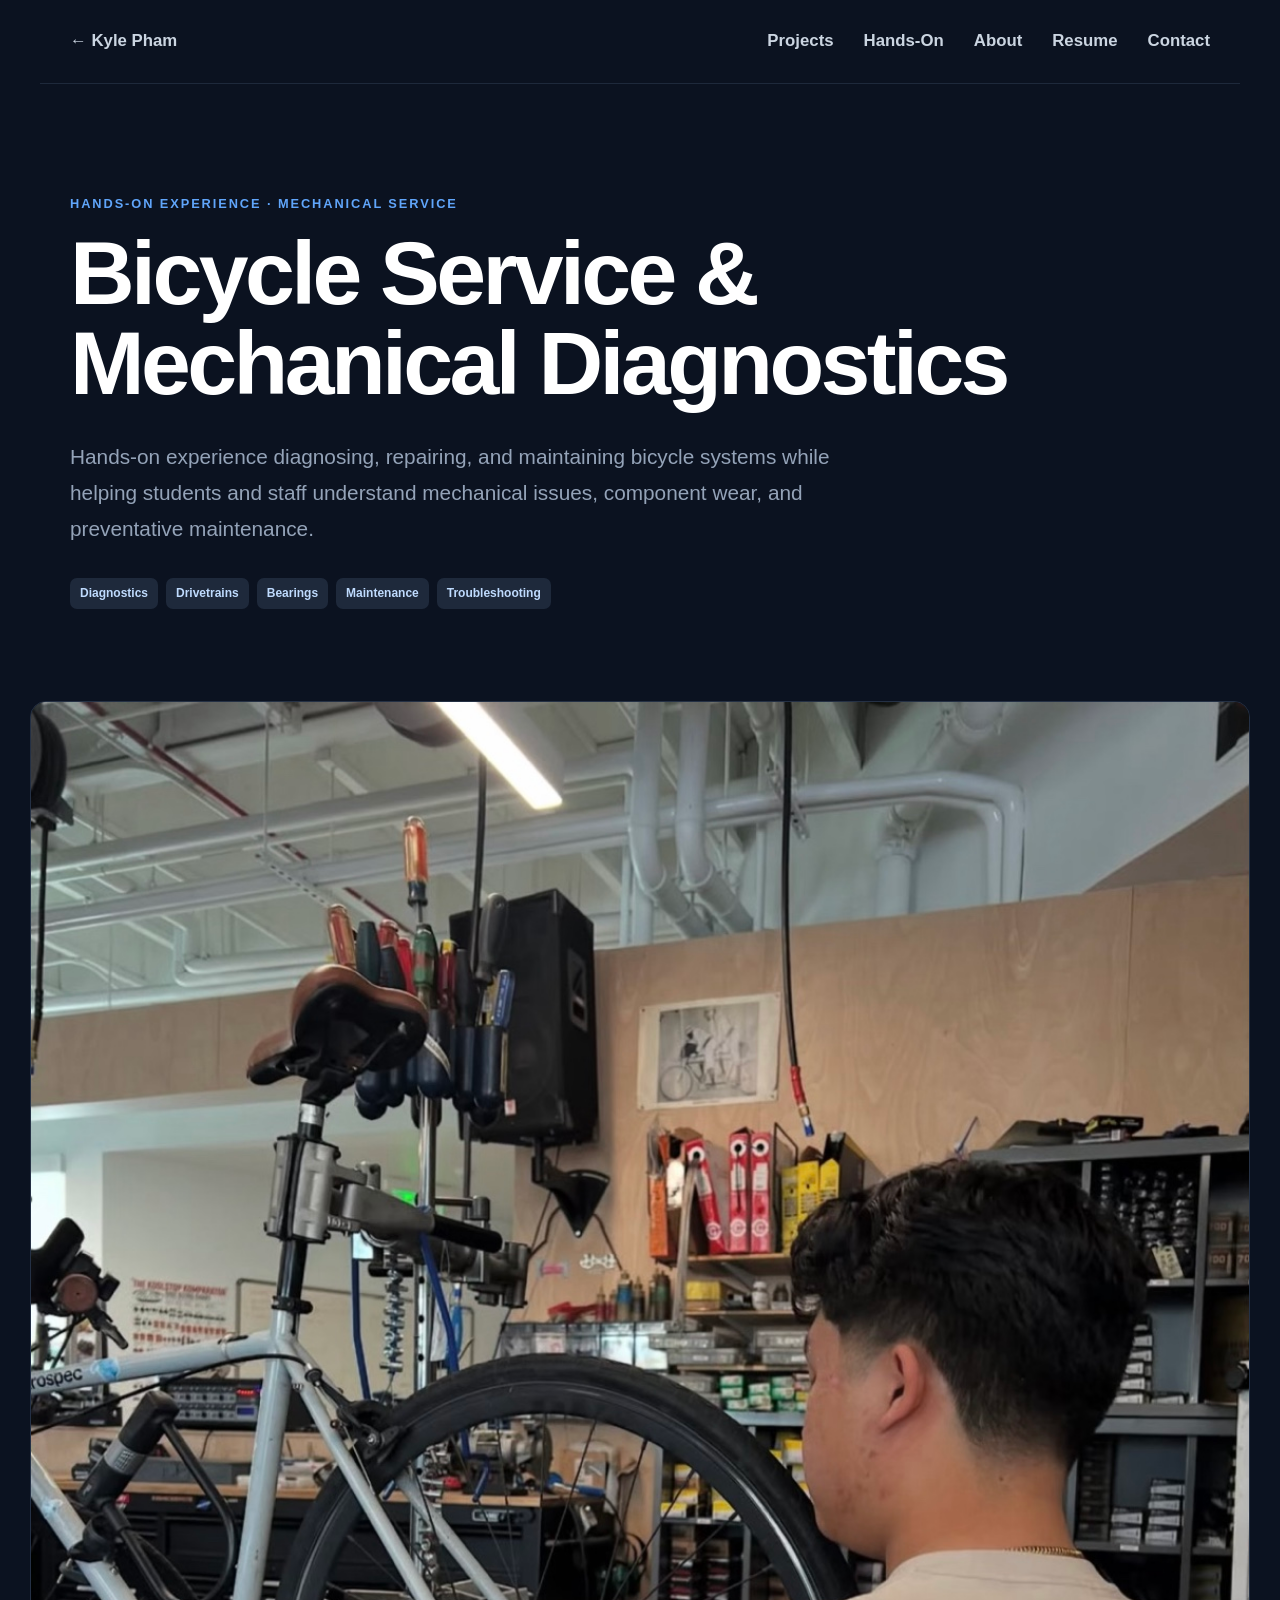
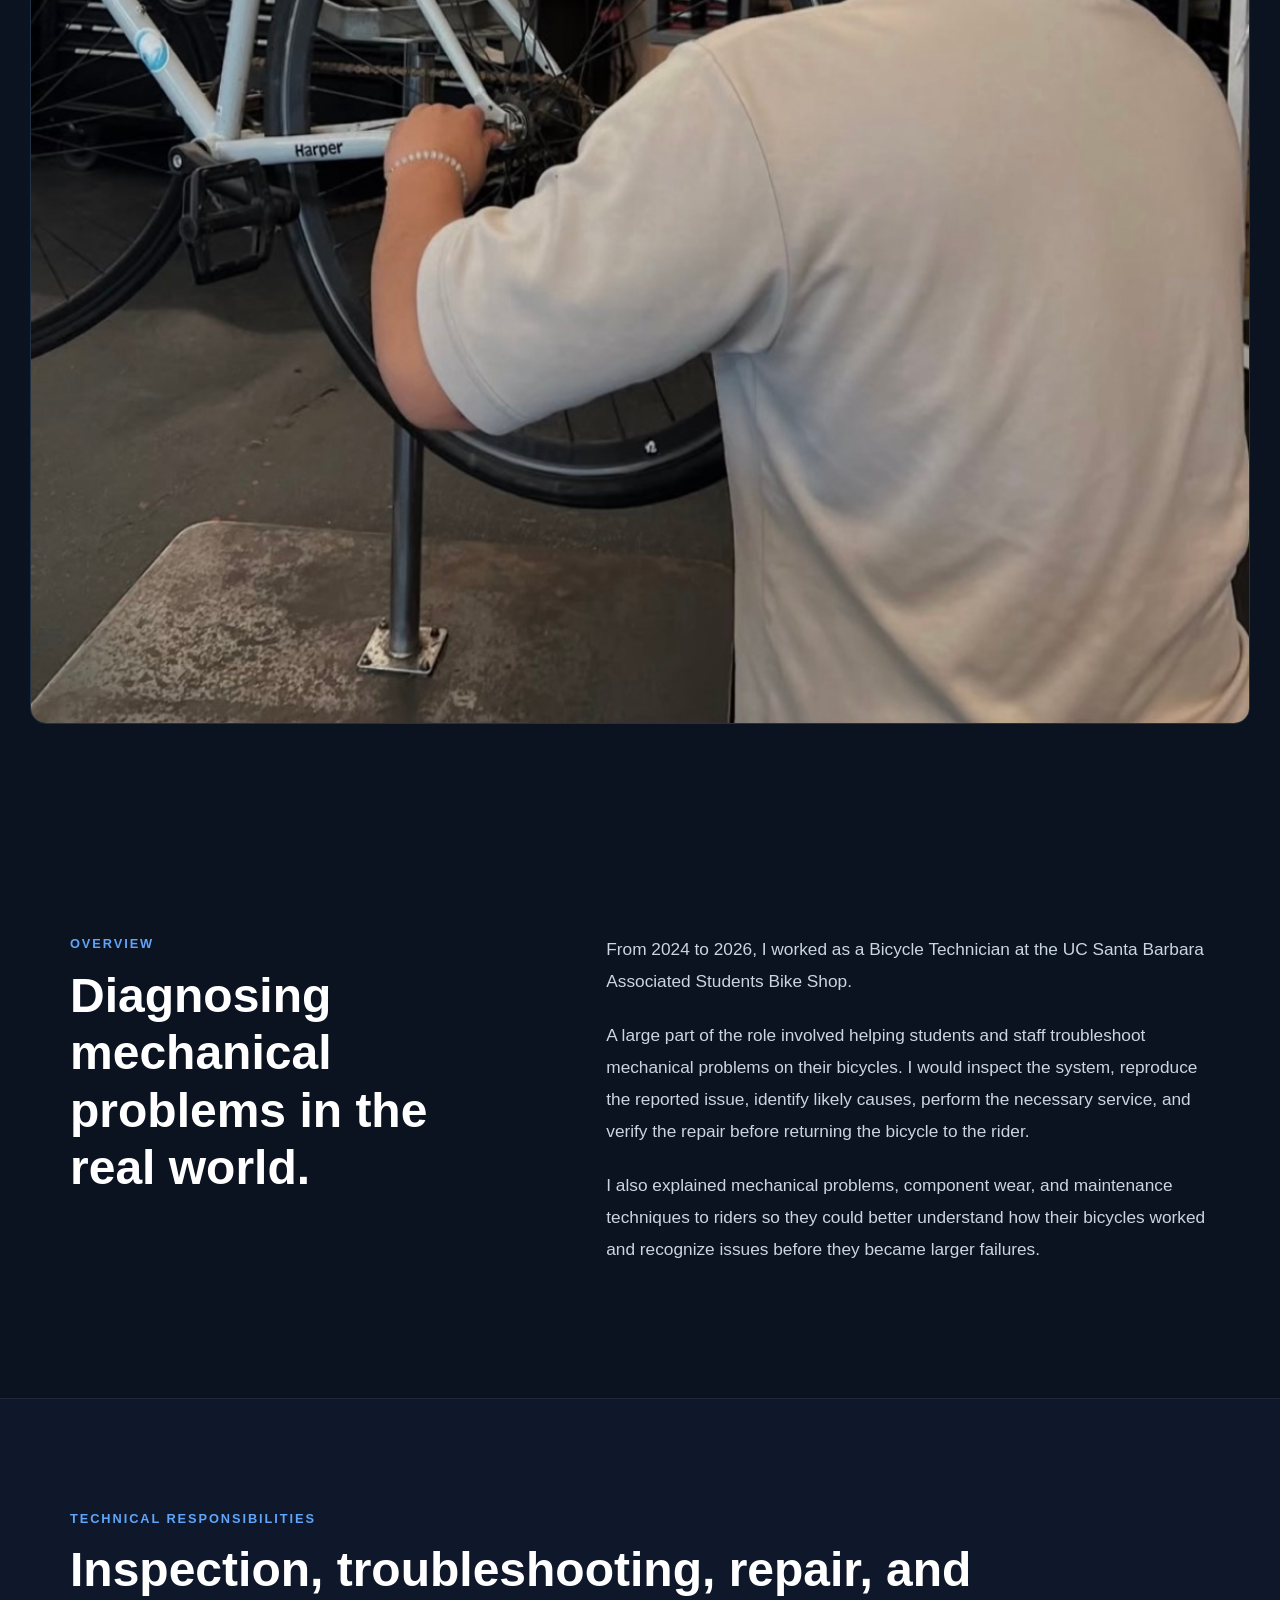
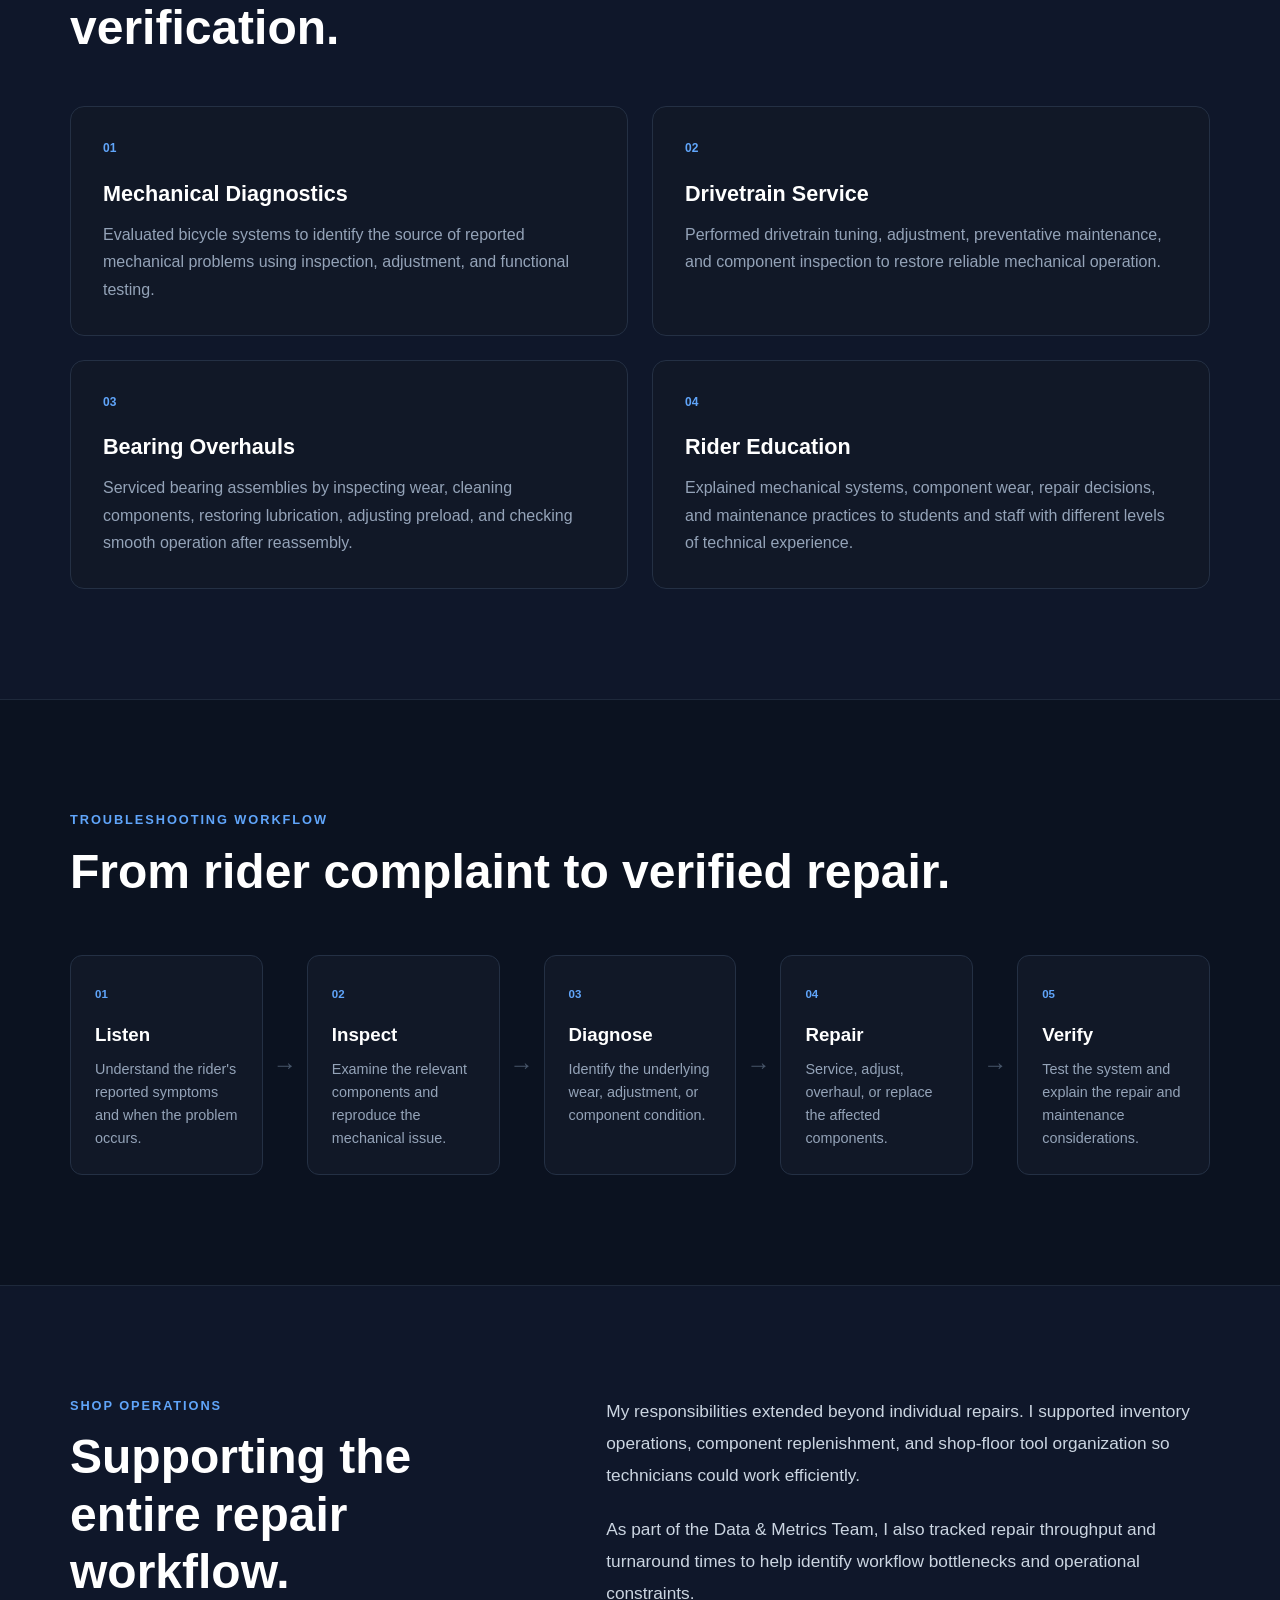
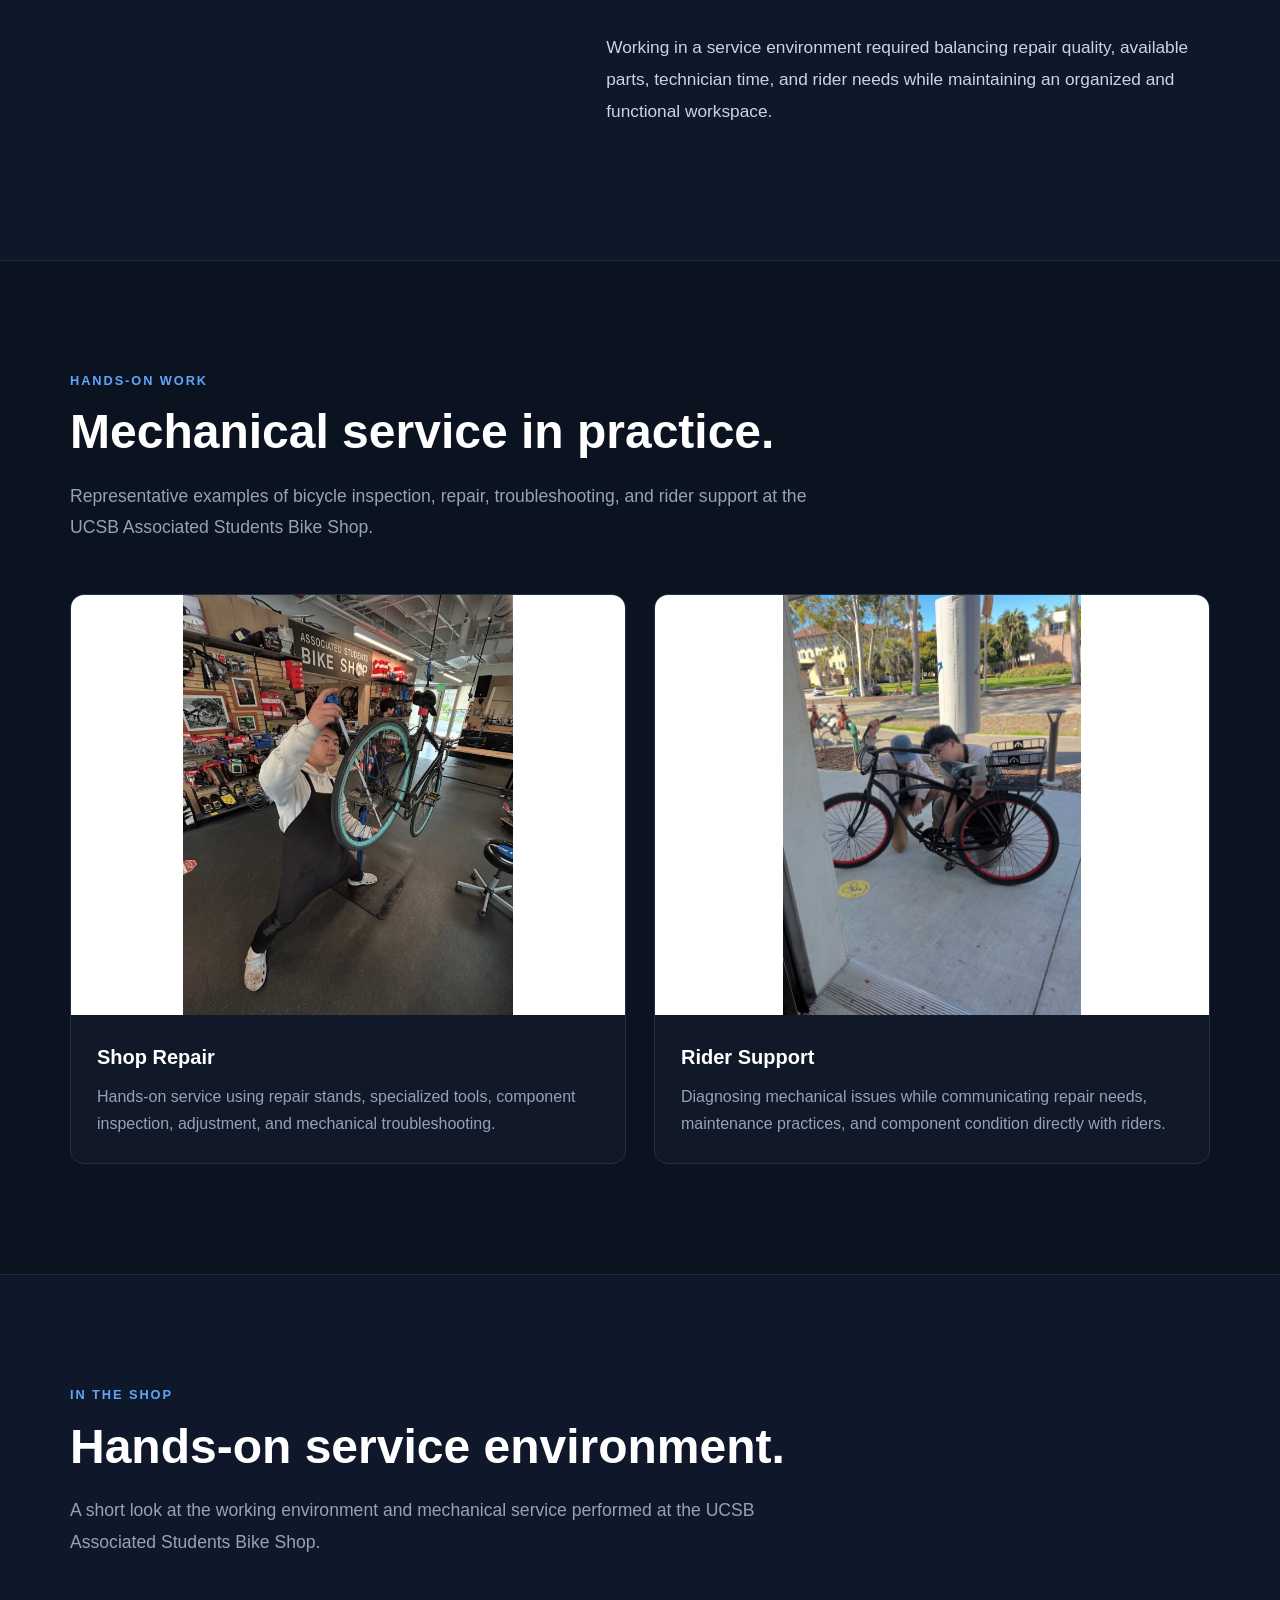
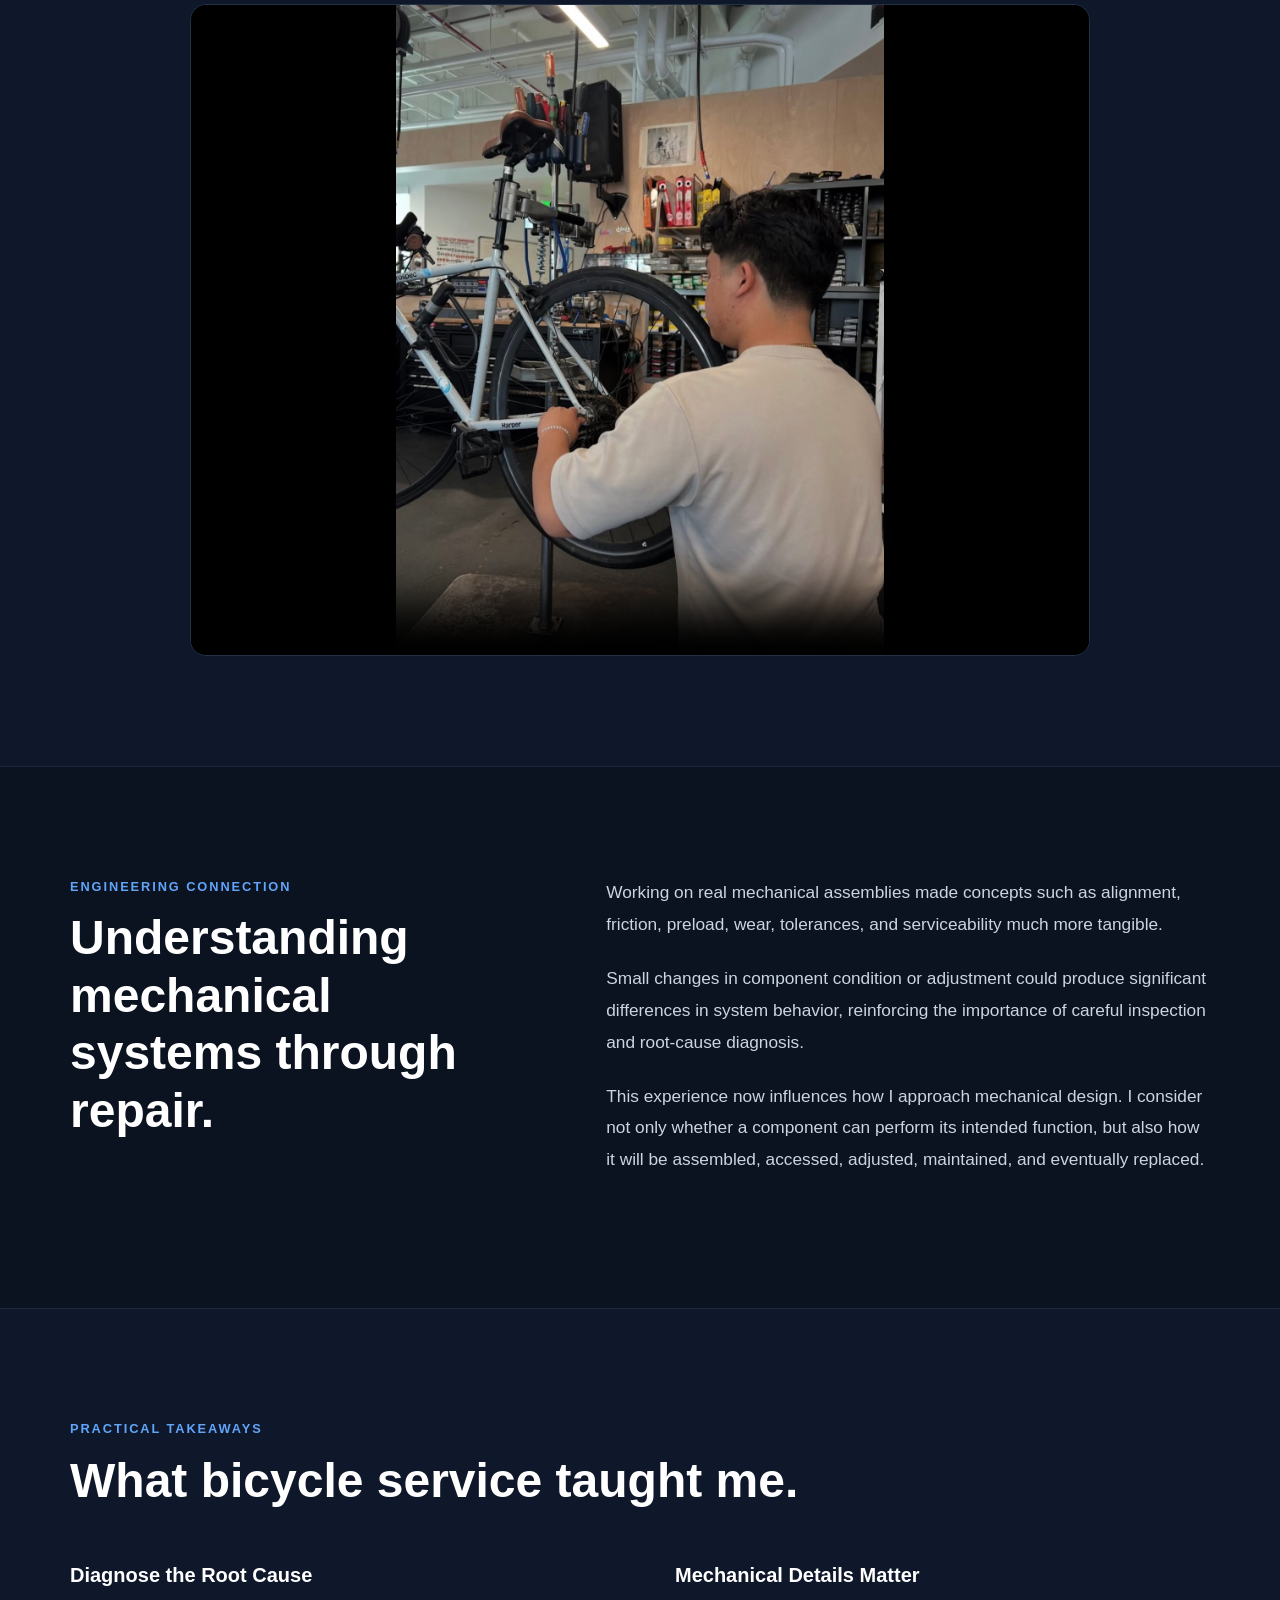
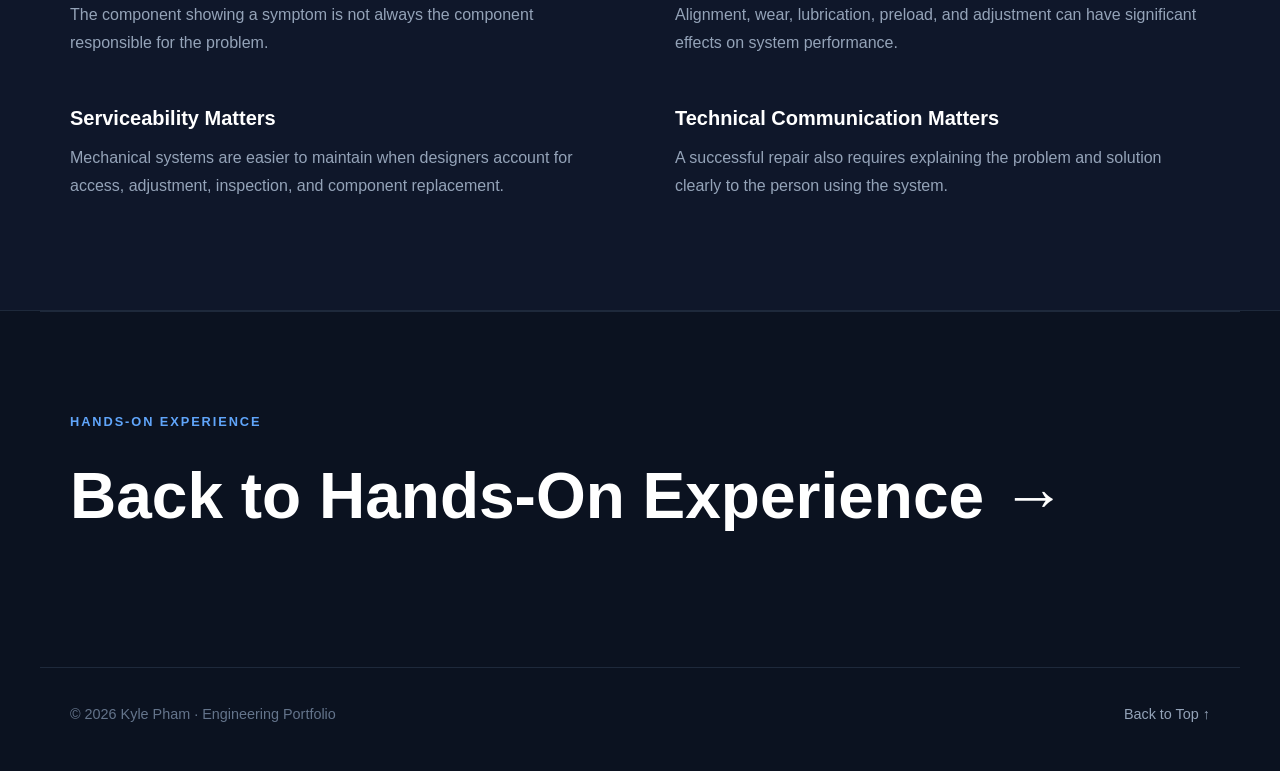
==== commit 05d4b513: "Update section label and link in bike-shop.html" ====
--- a/projects/bike-shop.html
+++ b/projects/bike-shop.html
@@ -714,16 +714,19 @@
 
   <section class="next-project">
 
-    <p class="section-label">
-      MORE HANDS-ON EXPERIENCE
-    </p>
-
-    <a href="norcal-concrete.html">
-      NorCal Concrete & Landscape →
-    </a>
-
-  </section>
-
+  <p class="section-label">
+    HANDS-ON EXPERIENCE
+  </p>
+
+  <a
+    href="../index.html#hands-on"
+    class="next-project-link"
+  >
+    Back to Hands-On Experience →
+  </a>
+
+</section>
+  
 <footer class="project-footer">
 
   <p>
